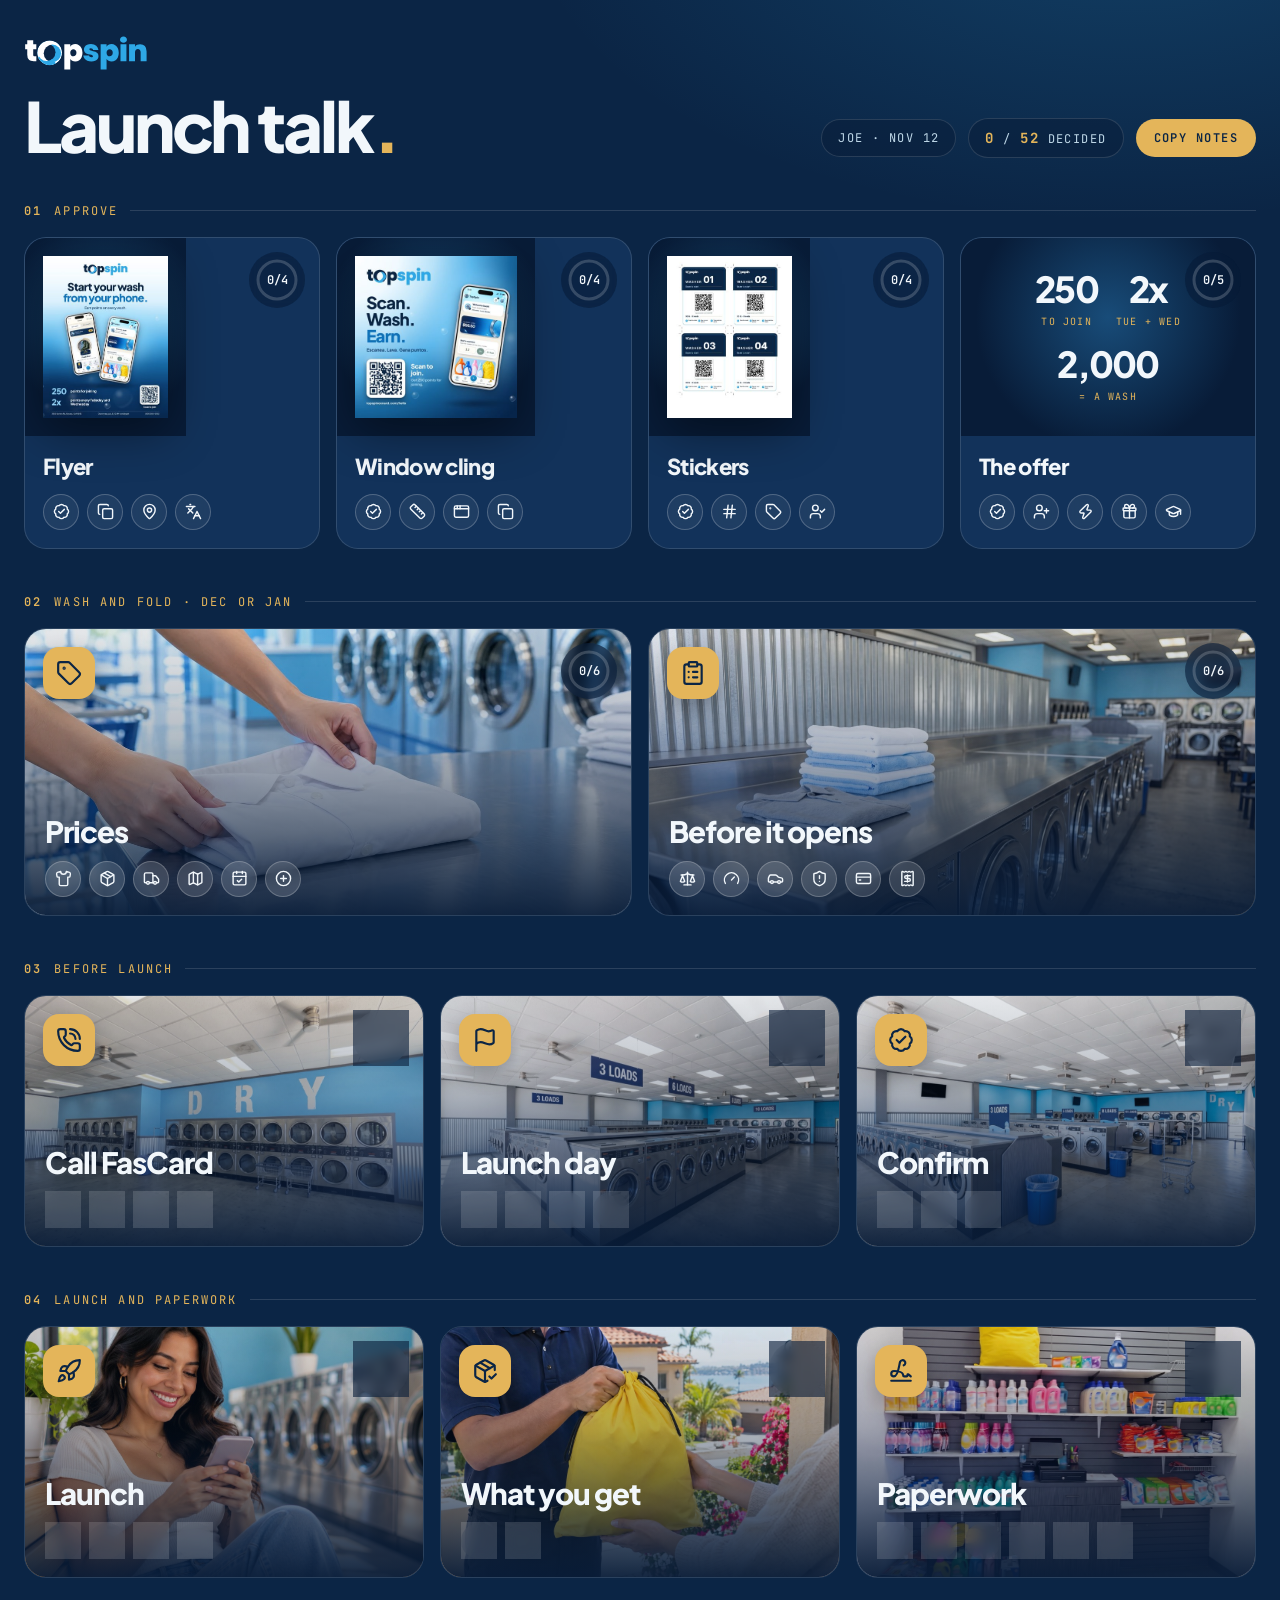
==== index.html @ e10e664c "Paperwork: who owns what, our venture" ====
<!doctype html>
<html lang="en">
<head>
<meta charset="utf-8">
<meta name="viewport" content="width=device-width,initial-scale=1,viewport-fit=cover">
<meta name="robots" content="noindex">
<title>TopSpin Launch Talk</title>
<link rel="stylesheet" href="https://fonts.googleapis.com/css2?family=Plus+Jakarta+Sans:wght@500;600;700;800&family=JetBrains+Mono:wght@500;600&display=swap">
<style>
:root{--navy:#0b2545;--deep:#081c38;--card:#12325a;--card2:#163a63;--sky:#2ea8e6;--gold:#e4b55a;--pale:#f2f7fb;--soft:#bfd8e8;--line:rgba(255,255,255,.13);
--sans:'Plus Jakarta Sans',system-ui,Arial,sans-serif;--mono:'JetBrains Mono',ui-monospace,Menlo,monospace;color-scheme:dark}
*{box-sizing:border-box;margin:0;padding:0}
html,body{min-height:100%}
body{font-family:var(--sans);background:var(--navy);color:var(--pale);-webkit-font-smoothing:antialiased;overflow-x:hidden;background-image:radial-gradient(1000px 520px at 88% -10%,rgba(46,168,230,.2),transparent 60%);background-attachment:fixed}
button{font:inherit;color:inherit;cursor:pointer;border:0;background:none}
.wrap{max-width:1500px;margin:0 auto;padding:clamp(24px,4vh,48px) 24px 40px}
header{display:flex;align-items:flex-end;justify-content:space-between;gap:24px;flex-wrap:wrap}
.logo{height:34px;display:block}
h1{font-size:clamp(40px,5.4vw,72px);line-height:.95;letter-spacing:-.045em;font-weight:800;margin-top:22px}
.dot{color:var(--gold)}
.meta{display:flex;align-items:center;gap:12px;flex-wrap:wrap}
.pill{font-family:var(--mono);font-size:12px;letter-spacing:.12em;text-transform:uppercase;color:var(--soft);border:1px solid var(--line);border-radius:999px;padding:10px 16px;background:rgba(8,28,56,.5)}
.pill b{color:var(--gold);font-size:14px}
.copy{font-family:var(--mono);font-size:12px;letter-spacing:.12em;text-transform:uppercase;background:var(--gold);color:var(--navy);border-radius:999px;padding:11px 18px;font-weight:600;transition:transform .2s}
.copy:hover{transform:translateY(-2px)}
section{margin-top:clamp(32px,5vh,56px)}
.sk{font-family:var(--mono);font-size:12px;letter-spacing:.18em;text-transform:uppercase;color:var(--gold);display:flex;align-items:center;gap:12px;margin-bottom:18px}
.sk span{font-weight:600}.sk:after{content:"";flex:1;height:1px;background:var(--line)}
@keyframes in{from{opacity:0;transform:translateY(18px)}}
@keyframes fade{from{opacity:0}}
@keyframes pop{from{opacity:0;transform:translateY(10px) scale(.97)}}
@keyframes kb{from{transform:scale(1.14)}to{transform:scale(1)}}
@keyframes float{0%,100%{transform:translateY(0)}50%{transform:translateY(-10px)}}
@keyframes bump{50%{transform:scale(1.12)}}
/* 01 graphic cards */
.row{display:grid;grid-template-columns:repeat(4,minmax(0,1fr));gap:16px}
.card{position:relative;display:flex;flex-direction:column;text-align:left;background:var(--card);border:1px solid var(--line);border-radius:22px;overflow:hidden;animation:in .7s cubic-bezier(.22,.7,.3,1) both;transition:transform .3s cubic-bezier(.22,.7,.3,1),border-color .3s,box-shadow .3s}
.card:hover{transform:translateY(-5px);border-color:rgba(228,181,90,.6);box-shadow:0 24px 50px rgba(0,0,0,.35)}
.thumb{height:clamp(150px,22vh,230px);display:flex;align-items:center;justify-content:center;padding:18px;background:radial-gradient(circle at 50% 40%,rgba(46,168,230,.22),var(--deep) 70%)}
.thumb img{max-width:100%;max-height:100%;object-fit:contain;filter:drop-shadow(0 12px 24px rgba(0,0,0,.45));transition:transform .5s cubic-bezier(.22,.7,.3,1)}
.card:hover .thumb img{transform:scale(1.06) rotate(-1deg)}
.bigs{display:flex;gap:18px;align-items:baseline;flex-wrap:wrap;justify-content:center}
.bigs div{text-align:center}
.bigs b{display:block;font-size:clamp(30px,2.8vw,44px);font-weight:800;letter-spacing:-.05em;line-height:1}
.bigs span{display:block;font-family:var(--mono);font-size:10px;letter-spacing:.12em;text-transform:uppercase;color:var(--gold);margin-top:8px}
.cb{display:block;padding:16px 18px 18px}
.name{display:block;font-size:22px;font-weight:800;letter-spacing:-.03em}
.card .chips span{background:rgba(255,255,255,.06)}
/* tiles */
.tiles{display:grid;grid-template-columns:repeat(6,minmax(0,1fr));gap:16px}
.tile{grid-column:span 2;position:relative;height:clamp(210px,28vh,290px);border-radius:22px;overflow:hidden;text-align:left;border:1px solid var(--line);isolation:isolate;animation:in .7s cubic-bezier(.22,.7,.3,1) both;transition:transform .3s cubic-bezier(.22,.7,.3,1),box-shadow .3s,border-color .3s}
.tiles.n2 .tile{grid-column:span 3;height:clamp(230px,32vh,320px)}
.tiles.n5 .tile:nth-child(n+4){grid-column:span 3}
.tile:hover{transform:translateY(-5px);box-shadow:0 24px 50px rgba(0,0,0,.35);border-color:rgba(228,181,90,.6)}
.tile img.bg{position:absolute;inset:0;width:100%;height:100%;object-fit:cover;z-index:-2;transition:transform 1.4s cubic-bezier(.22,.7,.3,1)}
.tile:hover img.bg{transform:scale(1.08)}
.tile:after{content:"";position:absolute;inset:0;z-index:-1;background:linear-gradient(180deg,rgba(8,28,56,.1) 0%,rgba(8,28,56,.3) 40%,rgba(8,28,56,.95) 100%)}
.tic{width:52px;height:52px;border-radius:16px;background:var(--gold);color:var(--navy);display:flex;align-items:center;justify-content:center;box-shadow:0 8px 20px rgba(0,0,0,.25)}
.tic svg{width:26px;height:26px}
.tile .tic{position:absolute;top:18px;left:18px}
.ring{position:absolute;top:14px;right:14px;width:56px;height:56px;display:flex;align-items:center;justify-content:center;background:rgba(8,28,56,.6);backdrop-filter:blur(6px);border-radius:50%}
.ring svg{position:absolute;inset:6px;width:44px;height:44px;transform:rotate(-90deg)}
.ring circle{fill:none;stroke:rgba(255,255,255,.18);stroke-width:3}
.ring .rf{stroke:var(--gold);stroke-linecap:round;stroke-dasharray:119.4;stroke-dashoffset:119.4;transition:stroke-dashoffset .6s cubic-bezier(.22,.7,.3,1)}
.ring b{font-family:var(--mono);font-size:12px;font-weight:600}
.tb{position:absolute;left:20px;right:20px;bottom:18px;display:block}
.tt{display:block;font-size:clamp(24px,2.3vw,34px);font-weight:800;letter-spacing:-.035em;line-height:1}
.chips{display:flex;gap:8px;margin-top:14px;flex-wrap:wrap}
.chips span{width:36px;height:36px;border-radius:50%;background:rgba(255,255,255,.14);backdrop-filter:blur(6px);border:1px solid rgba(255,255,255,.22);display:flex;align-items:center;justify-content:center;transition:all .3s}
.chips span.yes{background:var(--gold);border-color:var(--gold);color:var(--navy)}
.chips span.no{background:var(--pale);border-color:var(--pale);color:var(--navy)}
.chips svg{width:17px;height:17px}
@media(max-width:900px){.row,.tiles{grid-template-columns:1fr 1fr}.tile,.tiles.n2 .tile,.tiles.n5 .tile:nth-child(n+4){grid-column:span 1}}
@media(max-width:560px){.row,.tiles{grid-template-columns:1fr}}
/* full screen topic */
.fx{position:fixed;inset:0;z-index:55;background:var(--navy);animation:fade .3s}
.fx[hidden]{display:none}
.panel{display:none;height:100%;grid-template-columns:minmax(0,.85fr) minmax(0,1.15fr)}
.panel.on{display:grid}
.fart{position:relative;overflow:hidden;display:flex;align-items:center;justify-content:center}
.fart.photo img{position:absolute;inset:0;width:100%;height:100%;object-fit:cover;animation:kb 20s ease-out both}
.fart.photo:after{content:"";position:absolute;inset:0;background:linear-gradient(180deg,rgba(11,37,69,0) 35%,rgba(11,37,69,.92) 100%),linear-gradient(90deg,rgba(11,37,69,0) 70%,var(--navy) 100%)}
.fart.art,.fart.offer{background:radial-gradient(circle at 50% 38%,rgba(46,168,230,.28),var(--deep) 68%);padding:48px 48px 250px}
.zoom{position:relative;display:block;cursor:zoom-in;animation:float 6s ease-in-out infinite}
.zoom img{display:block;max-width:100%;max-height:calc(100vh - 330px);object-fit:contain;filter:drop-shadow(0 30px 60px rgba(0,0,0,.5));animation:pop .6s cubic-bezier(.22,.7,.3,1) both}
.zi{position:absolute;right:-12px;bottom:-12px;width:44px;height:44px;border-radius:22px;background:var(--gold);color:var(--navy);display:flex;align-items:center;justify-content:center;box-shadow:0 8px 20px rgba(0,0,0,.3)}
.zi svg{width:20px;height:20px}
.fart.offer .bigs{flex-direction:column;gap:12px;animation:float 6s ease-in-out infinite}
.fart.offer .bigs b{font-size:clamp(52px,5.6vw,92px);letter-spacing:-.06em}
.fart.offer .bigs span{font-size:13px;letter-spacing:.16em;margin-top:10px}
.fh{position:absolute;z-index:1;left:clamp(28px,4vw,56px);right:28px;bottom:clamp(28px,6vh,60px);animation:in .7s .1s cubic-bezier(.22,.7,.3,1) both;pointer-events:none}
.fh .tic{width:64px;height:64px;border-radius:20px}.fh .tic svg{width:32px;height:32px}
.fh h2{font-size:clamp(44px,5vw,80px);line-height:.95;letter-spacing:-.05em;font-weight:800;margin-top:16px}
.fp{font-family:var(--mono);font-size:12px;letter-spacing:.16em;text-transform:uppercase;color:var(--gold);margin-top:14px}
.fbody{position:relative;overflow:auto;padding:clamp(76px,9vh,96px) clamp(24px,4vw,64px) 24px;display:flex;flex-direction:column}
.rows2{flex:1;display:flex;flex-direction:column;justify-content:center}
.r{display:grid;grid-template-columns:auto minmax(0,1fr) auto;gap:8px 18px;align-items:center;padding:16px 18px;border:1px solid var(--line);border-radius:18px;background:rgba(18,50,90,.5);margin-bottom:12px;cursor:pointer;animation:in .55s cubic-bezier(.22,.7,.3,1) both;transition:opacity .3s,transform .3s,border-color .3s,background .3s,box-shadow .3s}
.r .ic{width:54px;height:54px;border-radius:16px;background:rgba(46,168,230,.16);color:var(--sky);display:flex;align-items:center;justify-content:center;transition:all .3s}
.r .ic svg{width:27px;height:27px}
.rl{display:grid;gap:5px;min-width:0}
.rl b{font-size:clamp(19px,1.6vw,24px);font-weight:700;letter-spacing:-.02em}
.rl span{font-size:16px;color:var(--soft);line-height:1.7}
.r.yes .ic{background:var(--gold);color:var(--navy)}
.r.no .ic{background:var(--pale);color:var(--navy)}
.spot .r{opacity:.42}
.spot .r.sp{opacity:1;transform:scale(1.02);border-color:rgba(228,181,90,.75);background:var(--card2);box-shadow:0 16px 36px rgba(0,0,0,.28)}
.rc{display:flex;gap:6px}
.rc button{font-family:var(--mono);font-size:12px;letter-spacing:.1em;text-transform:uppercase;padding:11px 16px;border-radius:999px;border:1px solid var(--line);color:var(--soft);transition:all .15s}
.rc button:hover{border-color:var(--gold);color:var(--pale)}
.rc button.on[data-v=yes]{background:var(--gold);border-color:var(--gold);color:var(--navy)}
.rc button.on[data-v=no]{background:var(--pale);border-color:var(--pale);color:var(--navy)}
.rc .nb.has{border-color:var(--sky);color:var(--sky)}
.rn{grid-column:1/-1;display:none;margin-top:6px;width:100%;background:rgba(255,255,255,.05);border:1px solid var(--line);border-radius:12px;color:var(--pale);font:600 16px/1.45 var(--sans);padding:10px 12px;resize:vertical}
.rn::placeholder{color:var(--soft);opacity:.55}
.r.open .rn{display:block}
.num{display:inline-block;font:inherit;font-weight:700;color:var(--pale);background:rgba(228,181,90,.14);border:1px solid rgba(228,181,90,.5);border-radius:9px;padding:0 9px;margin:0 1px;line-height:1.6;transition:background .2s,color .2s,transform .2s}
.num:hover,.num.act{background:var(--gold);color:var(--navy);border-color:var(--gold)}
.num.blank{color:var(--gold);border-style:dashed;background:transparent;min-width:52px}
.num.bump{animation:bump .3s}
.sp .num{font-size:18px}
.fx .x{position:absolute;top:20px;right:20px;z-index:3}
.x{width:46px;height:46px;border-radius:23px;background:var(--gold);color:var(--navy);display:flex;align-items:center;justify-content:center}
.x svg{width:24px;height:24px}
.fbar{display:flex;align-items:center;justify-content:space-between;gap:16px;margin-top:18px;padding-top:16px;border-top:1px solid var(--line)}
.fn{display:flex;align-items:center;gap:8px;font-weight:700;font-size:15px;color:var(--soft);padding:10px 14px;border-radius:999px;border:1px solid var(--line);transition:all .2s}
.fn:hover{color:var(--pale);border-color:var(--gold)}.fn svg{width:18px;height:18px}
.fdots{display:flex;gap:7px}
.fdots button{width:10px;height:10px;border-radius:5px;background:rgba(255,255,255,.22);transition:all .3s}
.fdots button.done{background:var(--soft)}
.fdots button.on{width:30px;background:var(--gold)}
/* number popover */
.pop{position:fixed;z-index:70;display:flex;align-items:center;gap:6px;padding:10px;background:var(--card2);border:1px solid rgba(228,181,90,.6);border-radius:18px;box-shadow:0 20px 50px rgba(0,0,0,.45);animation:pop .2s cubic-bezier(.22,.7,.3,1)}
.pop[hidden]{display:none}
.pb{font-family:var(--mono);font-size:13px;font-weight:600;min-width:52px;padding:11px 10px;border-radius:12px;background:rgba(255,255,255,.07);border:1px solid var(--line);transition:all .15s}
.pb:hover{background:var(--gold);color:var(--navy);border-color:var(--gold)}
.pb.clr{min-width:0;color:var(--soft)}
.pop input{width:130px;background:var(--navy);border:1px solid var(--line);border-radius:12px;color:var(--pale);font:800 22px var(--sans);text-align:center;padding:8px 6px}
.pop input:focus{outline:2px solid var(--gold);border-color:transparent}
.pop.date .pb{display:none}.pop.date .pb.clr{display:block}.pop.date input{width:190px;font-size:18px}
.lb{position:fixed;inset:0;z-index:80;background:rgba(4,12,26,.95);display:flex;align-items:center;justify-content:center;padding:24px 72px;animation:fade .25s}
.lb[hidden]{display:none}
.lb .x{position:absolute;top:20px;right:20px}
.lb img{max-width:100%;max-height:100%;object-fit:contain;animation:pop .3s cubic-bezier(.22,.7,.3,1)}
.card:focus-visible,.tile:focus-visible,.copy:focus-visible,.x:focus-visible,.fn:focus-visible,.fdots button:focus-visible,.rc button:focus-visible,.num:focus-visible,.pb:focus-visible,.zoom:focus-visible{outline:3px solid var(--sky);outline-offset:3px}
@media(max-width:900px){.panel.on{grid-template-columns:1fr;grid-template-rows:38vh auto;overflow:auto}.fbody{overflow:visible;padding-top:24px}.fart.art,.fart.offer{padding:24px 24px 150px}.zoom img{max-height:24vh}.fx{overflow:auto}.fx .x{position:fixed}.r{grid-template-columns:auto minmax(0,1fr)}.rc{grid-column:1/-1}}
@media (prefers-reduced-motion:reduce){*{animation:none!important;transition:none!important}}

.inc{display:flex;flex-wrap:wrap;gap:8px;margin-top:10px}
.inc span{display:inline-flex;align-items:center;gap:7px;padding:7px 12px;border-radius:999px;background:rgba(255,255,255,.06);border:1px solid var(--line);font-size:14px;line-height:1.2;color:var(--pale);font-weight:600}
.inc svg{width:16px;height:16px;color:var(--gold);flex:none}
.lv{color:var(--gold);font-weight:800}

</style>
</head>
<body>
<svg width="0" height="0" style="position:absolute" aria-hidden="true"><symbol id="i-file-image" viewBox="0 0 24 24" fill="none" stroke="currentColor" stroke-width="2" stroke-linecap="round" stroke-linejoin="round"><path d="M6 22a2 2 0 0 1-2-2V4a2 2 0 0 1 2-2h8a2.4 2.4 0 0 1 1.704.706l3.588 3.588A2.4 2.4 0 0 1 20 8v12a2 2 0 0 1-2 2z" />
  <path d="M14 2v5a1 1 0 0 0 1 1h5" />
  <circle cx="10" cy="12" r="2" />
  <path d="m20 17-1.296-1.296a2.41 2.41 0 0 0-3.408 0L9 22" /></symbol><symbol id="i-badge-check" viewBox="0 0 24 24" fill="none" stroke="currentColor" stroke-width="2" stroke-linecap="round" stroke-linejoin="round"><path d="M3.85 8.62a4 4 0 0 1 4.78-4.77 4 4 0 0 1 6.74 0 4 4 0 0 1 4.78 4.78 4 4 0 0 1 0 6.74 4 4 0 0 1-4.77 4.78 4 4 0 0 1-6.75 0 4 4 0 0 1-4.78-4.77 4 4 0 0 1 0-6.76Z" />
  <path d="m16 9-5.5 5.5L8 12" /></symbol><symbol id="i-copy" viewBox="0 0 24 24" fill="none" stroke="currentColor" stroke-width="2" stroke-linecap="round" stroke-linejoin="round"><rect width="14" height="14" x="8" y="8" rx="2" ry="2" />
  <path d="M4 16c-1.1 0-2-.9-2-2V4c0-1.1.9-2 2-2h10c1.1 0 2 .9 2 2" /></symbol><symbol id="i-map-pin" viewBox="0 0 24 24" fill="none" stroke="currentColor" stroke-width="2" stroke-linecap="round" stroke-linejoin="round"><path d="M20 10c0 4.993-5.539 10.193-7.399 11.799a1 1 0 0 1-1.202 0C9.539 20.193 4 14.993 4 10a8 8 0 0 1 16 0" />
  <circle cx="12" cy="10" r="3" /></symbol><symbol id="i-languages" viewBox="0 0 24 24" fill="none" stroke="currentColor" stroke-width="2" stroke-linecap="round" stroke-linejoin="round"><path d="m5 8 6 6" />
  <path d="m4 14 6-6 2-3" />
  <path d="M2 5h12" />
  <path d="M7 2h1" />
  <path d="m22 22-5-10-5 10" />
  <path d="M14 18h6" /></symbol><symbol id="i-app-window" viewBox="0 0 24 24" fill="none" stroke="currentColor" stroke-width="2" stroke-linecap="round" stroke-linejoin="round"><rect x="2" y="4" width="20" height="16" rx="2" />
  <path d="M10 4v4" />
  <path d="M2 8h20" />
  <path d="M6 4v4" /></symbol><symbol id="i-ruler" viewBox="0 0 24 24" fill="none" stroke="currentColor" stroke-width="2" stroke-linecap="round" stroke-linejoin="round"><path d="M21.3 15.3a2.4 2.4 0 0 1 0 3.4l-2.6 2.6a2.4 2.4 0 0 1-3.4 0L2.7 8.7a2.41 2.41 0 0 1 0-3.4l2.6-2.6a2.41 2.41 0 0 1 3.4 0Z" />
  <path d="m14.5 12.5 2-2" />
  <path d="m11.5 9.5 2-2" />
  <path d="m8.5 6.5 2-2" />
  <path d="m17.5 15.5 2-2" /></symbol><symbol id="i-qr-code" viewBox="0 0 24 24" fill="none" stroke="currentColor" stroke-width="2" stroke-linecap="round" stroke-linejoin="round"><rect width="5" height="5" x="3" y="3" rx="1" />
  <rect width="5" height="5" x="16" y="3" rx="1" />
  <rect width="5" height="5" x="3" y="16" rx="1" />
  <path d="M21 16h-3a2 2 0 0 0-2 2v3" />
  <path d="M21 21v.01" />
  <path d="M12 7v3a2 2 0 0 1-2 2H7" />
  <path d="M3 12h.01" />
  <path d="M12 3h.01" />
  <path d="M12 16v.01" />
  <path d="M16 12h1" />
  <path d="M21 12v.01" />
  <path d="M12 21v-1" /></symbol><symbol id="i-hash" viewBox="0 0 24 24" fill="none" stroke="currentColor" stroke-width="2" stroke-linecap="round" stroke-linejoin="round"><line x1="4" x2="20" y1="9" y2="9" />
  <line x1="4" x2="20" y1="15" y2="15" />
  <line x1="10" x2="8" y1="3" y2="21" />
  <line x1="16" x2="14" y1="3" y2="21" /></symbol><symbol id="i-tag" viewBox="0 0 24 24" fill="none" stroke="currentColor" stroke-width="2" stroke-linecap="round" stroke-linejoin="round"><path d="M12.586 2.586A2 2 0 0 0 11.172 2H4a2 2 0 0 0-2 2v7.172a2 2 0 0 0 .586 1.414l8.704 8.704a2.426 2.426 0 0 0 3.42 0l6.58-6.58a2.426 2.426 0 0 0 0-3.42z" />
  <circle cx="7.5" cy="7.5" r=".5" fill="currentColor" /></symbol><symbol id="i-user-check" viewBox="0 0 24 24" fill="none" stroke="currentColor" stroke-width="2" stroke-linecap="round" stroke-linejoin="round"><path d="m16 11 2 2 4-4" />
  <path d="M16 21v-2a4 4 0 0 0-4-4H6a4 4 0 0 0-4 4v2" />
  <circle cx="9" cy="7" r="4" /></symbol><symbol id="i-gift" viewBox="0 0 24 24" fill="none" stroke="currentColor" stroke-width="2" stroke-linecap="round" stroke-linejoin="round"><path d="M12 7v14" />
  <path d="M20 11v8a2 2 0 0 1-2 2H6a2 2 0 0 1-2-2v-8" />
  <path d="M7.5 7a1 1 0 0 1 0-5A4.8 8 0 0 1 12 7a4.8 8 0 0 1 4.5-5 1 1 0 0 1 0 5" />
  <rect x="3" y="7" width="18" height="4" rx="1" /></symbol><symbol id="i-user-plus" viewBox="0 0 24 24" fill="none" stroke="currentColor" stroke-width="2" stroke-linecap="round" stroke-linejoin="round"><path d="M16 21v-2a4 4 0 0 0-4-4H6a4 4 0 0 0-4 4v2" />
  <circle cx="9" cy="7" r="4" />
  <line x1="19" x2="19" y1="8" y2="14" />
  <line x1="22" x2="16" y1="11" y2="11" /></symbol><symbol id="i-zap" viewBox="0 0 24 24" fill="none" stroke="currentColor" stroke-width="2" stroke-linecap="round" stroke-linejoin="round"><path d="M15.914 4a1.5 1.5 0 00-2.474-1.561l-9 9A1.5 1.5 0 005.5 14h4.002a.5.5 0 01.471.666L8.086 20a1.5 1.5 0 002.475 1.56l9-9A1.5 1.5 0 0018.5 10h-3.997a.5.5 0 01-.472-.667z" /></symbol><symbol id="i-graduation-cap" viewBox="0 0 24 24" fill="none" stroke="currentColor" stroke-width="2" stroke-linecap="round" stroke-linejoin="round"><path d="M21.42 10.922a1 1 0 0 0-.019-1.838L12.83 5.18a2 2 0 0 0-1.66 0L2.6 9.08a1 1 0 0 0 0 1.832l8.57 3.908a2 2 0 0 0 1.66 0z" />
  <path d="M22 10v6" />
  <path d="M6 12.5V16a6 3 0 0 0 12 0v-3.5" /></symbol><symbol id="i-shirt" viewBox="0 0 24 24" fill="none" stroke="currentColor" stroke-width="2" stroke-linecap="round" stroke-linejoin="round"><path d="M20.38 3.46 16 2a4 4 0 0 1-8 0L3.62 3.46a2 2 0 0 0-1.34 2.23l.58 3.47a1 1 0 0 0 .99.84H6v10c0 1.1.9 2 2 2h8a2 2 0 0 0 2-2V10h2.15a1 1 0 0 0 .99-.84l.58-3.47a2 2 0 0 0-1.34-2.23z" /></symbol><symbol id="i-package" viewBox="0 0 24 24" fill="none" stroke="currentColor" stroke-width="2" stroke-linecap="round" stroke-linejoin="round"><path d="M11 21.73a2 2 0 0 0 2 0l7-4A2 2 0 0 0 21 16V8a2 2 0 0 0-1-1.73l-7-4a2 2 0 0 0-2 0l-7 4A2 2 0 0 0 3 8v8a2 2 0 0 0 1 1.73z" />
  <path d="M12 22V12" />
  <polyline points="3.29 7 12 12 20.71 7" />
  <path d="m7.5 4.27 9 5.15" /></symbol><symbol id="i-truck" viewBox="0 0 24 24" fill="none" stroke="currentColor" stroke-width="2" stroke-linecap="round" stroke-linejoin="round"><path d="M14 18V6a2 2 0 0 0-2-2H4a2 2 0 0 0-2 2v11a1 1 0 0 0 1 1h2" />
  <path d="M15 18H9" />
  <path d="M19 18h2a1 1 0 0 0 1-1v-3.65a1 1 0 0 0-.22-.624l-3.48-4.35A1 1 0 0 0 17.52 8H14" />
  <circle cx="17" cy="18" r="2" />
  <circle cx="7" cy="18" r="2" /></symbol><symbol id="i-map" viewBox="0 0 24 24" fill="none" stroke="currentColor" stroke-width="2" stroke-linecap="round" stroke-linejoin="round"><path d="M14.106 5.553a2 2 0 0 0 1.788 0l3.659-1.83A1 1 0 0 1 21 4.619v12.764a1 1 0 0 1-.553.894l-4.553 2.277a2 2 0 0 1-1.788 0l-4.212-2.106a2 2 0 0 0-1.788 0l-3.659 1.83A1 1 0 0 1 3 19.381V6.618a1 1 0 0 1 .553-.894l4.553-2.277a2 2 0 0 1 1.788 0z" />
  <path d="M15 5.764v15" />
  <path d="M9 3.236v15" /></symbol><symbol id="i-calendar-check" viewBox="0 0 24 24" fill="none" stroke="currentColor" stroke-width="2" stroke-linecap="round" stroke-linejoin="round"><path d="M8 2v3" />
  <path d="M16 2v3" />
  <rect x="3" y="3" width="18" height="18" rx="2" />
  <path d="M3 9h18" />
  <path d="m9 15 2 2 4-4" /></symbol><symbol id="i-circle-plus" viewBox="0 0 24 24" fill="none" stroke="currentColor" stroke-width="2" stroke-linecap="round" stroke-linejoin="round"><circle cx="12" cy="12" r="10" />
  <path d="M8 12h8" />
  <path d="M12 8v8" /></symbol><symbol id="i-clipboard-list" viewBox="0 0 24 24" fill="none" stroke="currentColor" stroke-width="2" stroke-linecap="round" stroke-linejoin="round"><rect width="8" height="4" x="8" y="2" rx="1" ry="1" />
  <path d="M16 4h2a2 2 0 0 1 2 2v14a2 2 0 0 1-2 2H6a2 2 0 0 1-2-2V6a2 2 0 0 1 2-2h2" />
  <path d="M12 11h4" />
  <path d="M12 16h4" />
  <path d="M8 11h.01" />
  <path d="M8 16h.01" /></symbol><symbol id="i-scale" viewBox="0 0 24 24" fill="none" stroke="currentColor" stroke-width="2" stroke-linecap="round" stroke-linejoin="round"><path d="M12 3v18" />
  <path d="m19 8 3 8a5 5 0 0 1-6 0zV7" />
  <path d="M3 7h1a17 17 0 0 0 8-2 17 17 0 0 0 8 2h1" />
  <path d="m5 8 3 8a5 5 0 0 1-6 0zV7" />
  <path d="M7 21h10" /></symbol><symbol id="i-gauge" viewBox="0 0 24 24" fill="none" stroke="currentColor" stroke-width="2" stroke-linecap="round" stroke-linejoin="round"><path d="m12 14 4-4" />
  <path d="M3.34 19a10 10 0 1 1 17.32 0" /></symbol><symbol id="i-car" viewBox="0 0 24 24" fill="none" stroke="currentColor" stroke-width="2" stroke-linecap="round" stroke-linejoin="round"><path d="M19 17h2c.6 0 1-.4 1-1v-3c0-.9-.7-1.7-1.5-1.9C18.7 10.6 16 10 16 10s-1.3-1.4-2.2-2.3c-.5-.4-1.1-.7-1.8-.7H5c-.6 0-1.1.4-1.4.9l-1.4 2.9A3.7 3.7 0 0 0 2 12v4c0 .6.4 1 1 1h2" />
  <circle cx="7" cy="17" r="2" />
  <path d="M9 17h6" />
  <circle cx="17" cy="17" r="2" /></symbol><symbol id="i-shield-alert" viewBox="0 0 24 24" fill="none" stroke="currentColor" stroke-width="2" stroke-linecap="round" stroke-linejoin="round"><path d="M20 13c0 5-3.5 7.5-7.66 8.95a1 1 0 0 1-.67-.01C7.5 20.5 4 18 4 13V6a1 1 0 0 1 1-1c2 0 4.5-1.2 6.24-2.72a1.17 1.17 0 0 1 1.52 0C14.51 3.81 17 5 19 5a1 1 0 0 1 1 1z" />
  <path d="M12 8v4" />
  <path d="M12 16h.01" /></symbol><symbol id="i-credit-card" viewBox="0 0 24 24" fill="none" stroke="currentColor" stroke-width="2" stroke-linecap="round" stroke-linejoin="round"><rect width="20" height="14" x="2" y="5" rx="2" />
  <line x1="2" x2="22" y1="10" y2="10" />
  <path d="M6 14h2" /></symbol><symbol id="i-receipt" viewBox="0 0 24 24" fill="none" stroke="currentColor" stroke-width="2" stroke-linecap="round" stroke-linejoin="round"><path d="M12 17V7" />
  <path d="M16 8h-6a2 2 0 0 0 0 4h4a2 2 0 0 1 0 4H8" />
  <path d="M4 3a1 1 0 0 1 1-1 1.3 1.3 0 0 1 .7.2l.933.6a1.3 1.3 0 0 0 1.4 0l.934-.6a1.3 1.3 0 0 1 1.4 0l.933.6a1.3 1.3 0 0 0 1.4 0l.933-.6a1.3 1.3 0 0 1 1.4 0l.934.6a1.3 1.3 0 0 0 1.4 0l.933-.6A1.3 1.3 0 0 1 19 2a1 1 0 0 1 1 1v18a1 1 0 0 1-1 1 1.3 1.3 0 0 1-.7-.2l-.933-.6a1.3 1.3 0 0 0-1.4 0l-.934.6a1.3 1.3 0 0 1-1.4 0l-.933-.6a1.3 1.3 0 0 0-1.4 0l-.933.6a1.3 1.3 0 0 1-1.4 0l-.934-.6a1.3 1.3 0 0 0-1.4 0l-.933.6a1.3 1.3 0 0 1-.7.2 1 1 0 0 1-1-1z" /></symbol><symbol id="i-phone-call" viewBox="0 0 24 24" fill="none" stroke="currentColor" stroke-width="2" stroke-linecap="round" stroke-linejoin="round"><path d="M13 2a9 9 0 0 1 9 9" />
  <path d="M13 6a5 5 0 0 1 5 5" />
  <path d="M13.832 16.568a1 1 0 0 0 1.213-.303l.355-.465A2 2 0 0 1 17 15h3a2 2 0 0 1 2 2v3a2 2 0 0 1-2 2A18 18 0 0 1 2 4a2 2 0 0 1 2-2h3a2 2 0 0 1 2 2v3a2 2 0 0 1-.8 1.6l-.468.351a1 1 0 0 0-.292 1.233 14 14 0 0 0 6.392 6.384" /></symbol><symbol id="i-key-round" viewBox="0 0 24 24" fill="none" stroke="currentColor" stroke-width="2" stroke-linecap="round" stroke-linejoin="round"><path d="M2.586 17.414A2 2 0 0 0 2 18.828V21a1 1 0 0 0 1 1h3a1 1 0 0 0 1-1v-1a1 1 0 0 1 1-1h1a1 1 0 0 0 1-1v-1a1 1 0 0 1 1-1h.172a2 2 0 0 0 1.414-.586l.814-.814a6.5 6.5 0 1 0-4-4z" />
  <circle cx="16.5" cy="7.5" r=".5" fill="currentColor" /></symbol><symbol id="i-chart-line" viewBox="0 0 24 24" fill="none" stroke="currentColor" stroke-width="2" stroke-linecap="round" stroke-linejoin="round"><path d="M3 3v16a2 2 0 0 0 2 2h16" />
  <path d="m19 9-5 5-4-4-3 3" /></symbol><symbol id="i-trash-2" viewBox="0 0 24 24" fill="none" stroke="currentColor" stroke-width="2" stroke-linecap="round" stroke-linejoin="round"><path d="M10 11v6" />
  <path d="M14 11v6" />
  <path d="M19 6v14a2 2 0 0 1-2 2H7a2 2 0 0 1-2-2V6" />
  <path d="M3 6h18" />
  <path d="M8 6V4a2 2 0 0 1 2-2h4a2 2 0 0 1 2 2v2" /></symbol><symbol id="i-flag" viewBox="0 0 24 24" fill="none" stroke="currentColor" stroke-width="2" stroke-linecap="round" stroke-linejoin="round"><path d="M4 22V4a1 1 0 0 1 .4-.8A6 6 0 0 1 8 2c3 0 5 2 7.333 2q2 0 3.067-.8A1 1 0 0 1 20 4v10a1 1 0 0 1-.4.8A6 6 0 0 1 16 16c-3 0-5-2-8-2a6 6 0 0 0-4 1.528" /></symbol><symbol id="i-printer" viewBox="0 0 24 24" fill="none" stroke="currentColor" stroke-width="2" stroke-linecap="round" stroke-linejoin="round"><path d="M6 18H4a2 2 0 0 1-2-2v-5a2 2 0 0 1 2-2h16a2 2 0 0 1 2 2v5a2 2 0 0 1-2 2h-2" />
  <path d="M6 9V3a1 1 0 0 1 1-1h10a1 1 0 0 1 1 1v6" />
  <rect x="6" y="14" width="12" height="8" rx="1" /></symbol><symbol id="i-users" viewBox="0 0 24 24" fill="none" stroke="currentColor" stroke-width="2" stroke-linecap="round" stroke-linejoin="round"><path d="M16 21v-2a4 4 0 0 0-4-4H6a4 4 0 0 0-4 4v2" />
  <path d="M16 3.128a4 4 0 0 1 0 7.744" />
  <path d="M22 21v-2a4 4 0 0 0-3-3.87" />
  <circle cx="9" cy="7" r="4" /></symbol><symbol id="i-clock" viewBox="0 0 24 24" fill="none" stroke="currentColor" stroke-width="2" stroke-linecap="round" stroke-linejoin="round"><circle cx="12" cy="12" r="10" />
  <path d="M12 6v6l4 2" /></symbol><symbol id="i-phone" viewBox="0 0 24 24" fill="none" stroke="currentColor" stroke-width="2" stroke-linecap="round" stroke-linejoin="round"><path d="M13.832 16.568a1 1 0 0 0 1.213-.303l.355-.465A2 2 0 0 1 17 15h3a2 2 0 0 1 2 2v3a2 2 0 0 1-2 2A18 18 0 0 1 2 4a2 2 0 0 1 2-2h3a2 2 0 0 1 2 2v3a2 2 0 0 1-.8 1.6l-.468.351a1 1 0 0 0-.292 1.233 14 14 0 0 0 6.392 6.384" /></symbol><symbol id="i-circle-dollar-sign" viewBox="0 0 24 24" fill="none" stroke="currentColor" stroke-width="2" stroke-linecap="round" stroke-linejoin="round"><circle cx="12" cy="12" r="10" />
  <path d="M16 8h-6a2 2 0 1 0 0 4h4a2 2 0 1 1 0 4H8" />
  <path d="M12 18V6" /></symbol><symbol id="i-rocket" viewBox="0 0 24 24" fill="none" stroke="currentColor" stroke-width="2" stroke-linecap="round" stroke-linejoin="round"><path d="M12 15v5s3.03-.55 4-2c1.08-1.62 0-5 0-5" />
  <path d="M4.5 16.5c-1.5 1.26-2 5-2 5s3.74-.5 5-2c.71-.84.7-2.13-.09-2.91a2.18 2.18 0 0 0-2.91-.09" />
  <path d="M9 12a22 22 0 0 1 2-3.95A12.88 12.88 0 0 1 22 2c0 2.72-.78 7.5-6 11a22.4 22.4 0 0 1-4 2z" />
  <path d="M9 12H4s.55-3.03 2-4c1.62-1.08 5 .05 5 .05" /></symbol><symbol id="i-calendar-days" viewBox="0 0 24 24" fill="none" stroke="currentColor" stroke-width="2" stroke-linecap="round" stroke-linejoin="round"><path d="M8 2v3" />
  <path d="M16 2v3" />
  <rect x="3" y="3" width="18" height="18" rx="2" />
  <path d="M3 9h18" />
  <path d="M8 13h.01" />
  <path d="M12 13h.01" />
  <path d="M16 13h.01" />
  <path d="M8 17h.01" />
  <path d="M12 17h.01" />
  <path d="M16 17h.01" /></symbol><symbol id="i-smartphone" viewBox="0 0 24 24" fill="none" stroke="currentColor" stroke-width="2" stroke-linecap="round" stroke-linejoin="round"><rect width="14" height="20" x="5" y="2" rx="2" ry="2" />
  <path d="M12 18h.01" /></symbol><symbol id="i-crown" viewBox="0 0 24 24" fill="none" stroke="currentColor" stroke-width="2" stroke-linecap="round" stroke-linejoin="round"><path d="M11.562 3.266a.5.5 0 0 1 .876 0L15.39 8.87a1 1 0 0 0 1.516.294L21.183 5.5a.5.5 0 0 1 .798.519l-2.834 10.246a1 1 0 0 1-.956.734H5.81a1 1 0 0 1-.957-.734L2.02 6.02a.5.5 0 0 1 .798-.519l4.276 3.664a1 1 0 0 0 1.516-.294z" />
  <path d="M5 21h14" /></symbol><symbol id="i-wallet" viewBox="0 0 24 24" fill="none" stroke="currentColor" stroke-width="2" stroke-linecap="round" stroke-linejoin="round"><path d="M19 7V4a1 1 0 0 0-1-1H5a2 2 0 0 0 0 4h15a1 1 0 0 1 1 1v4h-3a2 2 0 0 0 0 4h3a1 1 0 0 0 1-1v-2a1 1 0 0 0-1-1" />
  <path d="M3 5v14a2 2 0 0 0 2 2h15a1 1 0 0 0 1-1v-4" /></symbol><symbol id="i-package-check" viewBox="0 0 24 24" fill="none" stroke="currentColor" stroke-width="2" stroke-linecap="round" stroke-linejoin="round"><path d="M12 22V12" />
  <path d="m16 17 2 2 4-4" />
  <path d="M21 11.127V8a2 2 0 0 0-1-1.73l-7-4a2 2 0 0 0-2 0l-7 4A2 2 0 0 0 3 8v8a2 2 0 0 0 1 1.729l7 4a2 2 0 0 0 2 .001l1.32-.753" />
  <path d="M3.29 7 12 12l8.71-5" />
  <path d="m7.5 4.27 8.997 5.148" /></symbol><symbol id="i-tablet-smartphone" viewBox="0 0 24 24" fill="none" stroke="currentColor" stroke-width="2" stroke-linecap="round" stroke-linejoin="round"><rect width="10" height="14" x="3" y="8" rx="2" />
  <path d="M5 4a2 2 0 0 1 2-2h12a2 2 0 0 1 2 2v16a2 2 0 0 1-2 2h-2.4" />
  <path d="M8 18h.01" /></symbol><symbol id="i-rotate-ccw" viewBox="0 0 24 24" fill="none" stroke="currentColor" stroke-width="2" stroke-linecap="round" stroke-linejoin="round"><path d="M3 12a9 9 0 1 0 9-9 9.75 9.75 0 0 0-6.74 2.74L3 8" />
  <path d="M3 3v5h5" /></symbol><symbol id="i-globe" viewBox="0 0 24 24" fill="none" stroke="currentColor" stroke-width="2" stroke-linecap="round" stroke-linejoin="round"><circle cx="12" cy="12" r="10" />
  <path d="M12 2a14.5 14.5 0 0 0 0 20 14.5 14.5 0 0 0 0-20" />
  <path d="M2 12h20" /></symbol><symbol id="i-layout-dashboard" viewBox="0 0 24 24" fill="none" stroke="currentColor" stroke-width="2" stroke-linecap="round" stroke-linejoin="round"><rect width="7" height="9" x="3" y="3" rx="1" />
  <rect width="7" height="5" x="14" y="3" rx="1" />
  <rect width="7" height="9" x="14" y="12" rx="1" />
  <rect width="7" height="5" x="3" y="16" rx="1" /></symbol><symbol id="i-message-square" viewBox="0 0 24 24" fill="none" stroke="currentColor" stroke-width="2" stroke-linecap="round" stroke-linejoin="round"><path d="M22 17a2 2 0 0 1-2 2H6.828a2 2 0 0 0-1.414.586l-2.202 2.202A.71.71 0 0 1 2 21.286V5a2 2 0 0 1 2-2h16a2 2 0 0 1 2 2z" /></symbol><symbol id="i-palette" viewBox="0 0 24 24" fill="none" stroke="currentColor" stroke-width="2" stroke-linecap="round" stroke-linejoin="round"><path d="M12 22a1 1 0 0 1 0-20 10 9 0 0 1 10 9 5 5 0 0 1-5 5h-2.25a1.75 1.75 0 0 0-1.4 2.8l.3.4a1.75 1.75 0 0 1-1.4 2.8z" />
  <circle cx="13.5" cy="6.5" r=".5" fill="currentColor" />
  <circle cx="17.5" cy="10.5" r=".5" fill="currentColor" />
  <circle cx="6.5" cy="12.5" r=".5" fill="currentColor" />
  <circle cx="8.5" cy="7.5" r=".5" fill="currentColor" /></symbol><symbol id="i-repeat" viewBox="0 0 24 24" fill="none" stroke="currentColor" stroke-width="2" stroke-linecap="round" stroke-linejoin="round"><path d="m17 2 4 4-4 4" />
  <path d="M3 11v-1a4 4 0 0 1 4-4h14" />
  <path d="m7 22-4-4 4-4" />
  <path d="M21 13v1a4 4 0 0 1-4 4H3" /></symbol><symbol id="i-server" viewBox="0 0 24 24" fill="none" stroke="currentColor" stroke-width="2" stroke-linecap="round" stroke-linejoin="round"><rect width="20" height="8" x="2" y="2" rx="2" ry="2" />
  <rect width="20" height="8" x="2" y="14" rx="2" ry="2" />
  <line x1="6" x2="6.01" y1="6" y2="6" />
  <line x1="6" x2="6.01" y1="18" y2="18" /></symbol><symbol id="i-shield-check" viewBox="0 0 24 24" fill="none" stroke="currentColor" stroke-width="2" stroke-linecap="round" stroke-linejoin="round"><path d="M20 13c0 5-3.5 7.5-7.66 8.95a1 1 0 0 1-.67-.01C7.5 20.5 4 18 4 13V6a1 1 0 0 1 1-1c2 0 4.5-1.2 6.24-2.72a1.17 1.17 0 0 1 1.52 0C14.51 3.81 17 5 19 5a1 1 0 0 1 1 1z" />
  <path d="m9 12 2 2 4-4" /></symbol><symbol id="i-wrench" viewBox="0 0 24 24" fill="none" stroke="currentColor" stroke-width="2" stroke-linecap="round" stroke-linejoin="round"><path d="M14.7 6.3a1 1 0 0 0 0 1.4l1.6 1.6a1 1 0 0 0 1.4 0l3.106-3.105c.32-.322.863-.22.983.218a6 6 0 0 1-8.259 7.057l-7.91 7.91a1 1 0 0 1-2.999-3l7.91-7.91a6 6 0 0 1 7.057-8.259c.438.12.54.662.219.984z" /></symbol><symbol id="i-refresh-cw" viewBox="0 0 24 24" fill="none" stroke="currentColor" stroke-width="2" stroke-linecap="round" stroke-linejoin="round"><path d="M3 12a9 9 0 0 1 9-9 9.75 9.75 0 0 1 6.74 2.74L21 8" />
  <path d="M21 3v5h-5" />
  <path d="M21 12a9 9 0 0 1-9 9 9.75 9.75 0 0 1-6.74-2.74L3 16" />
  <path d="M8 16H3v5" /></symbol><symbol id="i-megaphone" viewBox="0 0 24 24" fill="none" stroke="currentColor" stroke-width="2" stroke-linecap="round" stroke-linejoin="round"><path d="M11 6a13 13 0 0 0 8.4-2.8A1 1 0 0 1 21 4v12a1 1 0 0 1-1.6.8A13 13 0 0 0 11 14H5a2 2 0 0 1-2-2V8a2 2 0 0 1 2-2z" />
  <path d="M6 14a12 12 0 0 0 2.4 7.2 2 2 0 0 0 3.2-2.4A8 8 0 0 1 10 14" />
  <path d="M8 6v8" /></symbol><symbol id="i-signature" viewBox="0 0 24 24" fill="none" stroke="currentColor" stroke-width="2" stroke-linecap="round" stroke-linejoin="round"><path d="m21 17-2.156-1.868A.5.5 0 0 0 18 15.5v.5a1 1 0 0 1-1 1h-2a1 1 0 0 1-1-1c0-2.545-3.991-3.97-8.5-4a1 1 0 0 0 0 5c4.153 0 4.745-11.295 5.708-13.5a2.5 2.5 0 1 1 3.31 3.284" />
  <path d="M3 21h18" /></symbol><symbol id="i-pen-line" viewBox="0 0 24 24" fill="none" stroke="currentColor" stroke-width="2" stroke-linecap="round" stroke-linejoin="round"><path d="M13 21h8" />
  <path d="M21.174 6.812a1 1 0 0 0-3.986-3.987L3.842 16.174a2 2 0 0 0-.5.83l-1.321 4.352a.5.5 0 0 0 .623.622l4.353-1.32a2 2 0 0 0 .83-.497z" /></symbol><symbol id="i-banknote" viewBox="0 0 24 24" fill="none" stroke="currentColor" stroke-width="2" stroke-linecap="round" stroke-linejoin="round"><rect width="20" height="12" x="2" y="6" rx="2" />
  <circle cx="12" cy="12" r="2" />
  <path d="M6 12h.01M18 12h.01" /></symbol><symbol id="i-store" viewBox="0 0 24 24" fill="none" stroke="currentColor" stroke-width="2" stroke-linecap="round" stroke-linejoin="round"><path d="M15 21v-5a1 1 0 0 0-1-1h-4a1 1 0 0 0-1 1v5" />
  <path d="M17.774 10.31a1.12 1.12 0 0 0-1.549 0 2.5 2.5 0 0 1-3.451 0 1.12 1.12 0 0 0-1.548 0 2.5 2.5 0 0 1-3.452 0 1.12 1.12 0 0 0-1.549 0 2.5 2.5 0 0 1-3.77-3.248l2.889-4.184A2 2 0 0 1 7 2h10a2 2 0 0 1 1.653.873l2.895 4.192a2.5 2.5 0 0 1-3.774 3.244" />
  <path d="M4 10.95V19a2 2 0 0 0 2 2h12a2 2 0 0 0 2-2v-8.05" /></symbol><symbol id="i-key-square" viewBox="0 0 24 24" fill="none" stroke="currentColor" stroke-width="2" stroke-linecap="round" stroke-linejoin="round"><path d="M12.4 2.7a2.5 2.5 0 0 1 3.4 0l5.5 5.5a2.5 2.5 0 0 1 0 3.4l-3.7 3.7a2.5 2.5 0 0 1-3.4 0L8.7 9.8a2.5 2.5 0 0 1 0-3.4z" />
  <path d="m14 7 3 3" />
  <path d="m9.4 10.6-6.814 6.814A2 2 0 0 0 2 18.828V21a1 1 0 0 0 1 1h3a1 1 0 0 0 1-1v-1a1 1 0 0 1 1-1h1a1 1 0 0 0 1-1v-1a1 1 0 0 1 1-1h.172a2 2 0 0 0 1.414-.586l.814-.814" /></symbol><symbol id="i-handshake" viewBox="0 0 24 24" fill="none" stroke="currentColor" stroke-width="2" stroke-linecap="round" stroke-linejoin="round"><path d="m11 17 2 2a1 1 0 1 0 3-3" />
  <path d="m14 14 2.5 2.5a1 1 0 1 0 3-3l-3.88-3.88a3 3 0 0 0-4.24 0l-.88.88a1 1 0 1 1-3-3l2.81-2.81a5.79 5.79 0 0 1 7.06-.87l.47.28a2 2 0 0 0 1.42.25L21 4" />
  <path d="m21 3 1 11h-2" />
  <path d="M3 3 2 14l6.5 6.5a1 1 0 1 0 3-3" />
  <path d="M3 4h8" /></symbol><symbol id="i-file-text" viewBox="0 0 24 24" fill="none" stroke="currentColor" stroke-width="2" stroke-linecap="round" stroke-linejoin="round"><path d="M6 22a2 2 0 0 1-2-2V4a2 2 0 0 1 2-2h8a2.4 2.4 0 0 1 1.704.706l3.588 3.588A2.4 2.4 0 0 1 20 8v12a2 2 0 0 1-2 2z" />
  <path d="M14 2v5a1 1 0 0 0 1 1h5" />
  <path d="M10 9H8" />
  <path d="M16 13H8" />
  <path d="M16 17H8" /></symbol><symbol id="i-x" viewBox="0 0 24 24" fill="none" stroke="currentColor" stroke-width="2" stroke-linecap="round" stroke-linejoin="round"><path d="M18 6 6 18" />
  <path d="m6 6 12 12" /></symbol><symbol id="i-chevron-left" viewBox="0 0 24 24" fill="none" stroke="currentColor" stroke-width="2" stroke-linecap="round" stroke-linejoin="round"><path d="m15 18-6-6 6-6" /></symbol><symbol id="i-chevron-right" viewBox="0 0 24 24" fill="none" stroke="currentColor" stroke-width="2" stroke-linecap="round" stroke-linejoin="round"><path d="m9 18 6-6-6-6" /></symbol><symbol id="i-maximize-2" viewBox="0 0 24 24" fill="none" stroke="currentColor" stroke-width="2" stroke-linecap="round" stroke-linejoin="round"><path d="M15 3h6v6" />
  <path d="m21 3-7 7" />
  <path d="m3 21 7-7" />
  <path d="M9 21H3v-6" /></symbol></svg>
<div class="wrap">
<header>
<div><img class="logo" src="img/logo-white.svg" alt="TopSpin"><h1>Launch talk<span class="dot">.</span></h1></div>
<div class="meta"><span class="pill">Joe · Nov 12</span><span class="pill"><b id="done">0</b> / <b id="total">0</b> decided</span><button class="copy" id="copy" type="button">Copy notes</button></div>
</header>
<section><p class="sk"><span>01</span>Approve</p><div class="row"><button type="button" class="card" data-t="0" style="animation-delay:0.00s"><span class="thumb"><img src="img/flyer-s.jpg" alt=""></span><span class="ring"><svg viewBox="0 0 44 44"><circle cx="22" cy="22" r="19"/><circle class="rf" cx="22" cy="22" r="19"/></svg><b>0/4</b></span><span class="cb"><span class="name">Flyer</span><span class="chips"><span data-c="flyer"><svg aria-hidden="true"><use href="#i-badge-check"/></svg></span><span data-c="fl-qty"><svg aria-hidden="true"><use href="#i-copy"/></svg></span><span data-c="fl-where"><svg aria-hidden="true"><use href="#i-map-pin"/></svg></span><span data-c="fl-es"><svg aria-hidden="true"><use href="#i-languages"/></svg></span></span></span></button><button type="button" class="card" data-t="1" style="animation-delay:0.06s"><span class="thumb"><img src="img/door-s.jpg" alt=""></span><span class="ring"><svg viewBox="0 0 44 44"><circle cx="22" cy="22" r="19"/><circle class="rf" cx="22" cy="22" r="19"/></svg><b>0/4</b></span><span class="cb"><span class="name">Window cling</span><span class="chips"><span data-c="door"><svg aria-hidden="true"><use href="#i-badge-check"/></svg></span><span data-c="dc-size"><svg aria-hidden="true"><use href="#i-ruler"/></svg></span><span data-c="dc-where"><svg aria-hidden="true"><use href="#i-app-window"/></svg></span><span data-c="dc-qty"><svg aria-hidden="true"><use href="#i-copy"/></svg></span></span></span></button><button type="button" class="card" data-t="2" style="animation-delay:0.12s"><span class="thumb"><img src="img/stickers-s.jpg" alt=""></span><span class="ring"><svg viewBox="0 0 44 44"><circle cx="22" cy="22" r="19"/><circle class="rf" cx="22" cy="22" r="19"/></svg><b>0/4</b></span><span class="cb"><span class="name">Stickers</span><span class="chips"><span data-c="stickers"><svg aria-hidden="true"><use href="#i-badge-check"/></svg></span><span data-c="st-count"><svg aria-hidden="true"><use href="#i-hash"/></svg></span><span data-c="st-cost"><svg aria-hidden="true"><use href="#i-tag"/></svg></span><span data-c="st-who"><svg aria-hidden="true"><use href="#i-user-check"/></svg></span></span></span></button><button type="button" class="card" data-t="3" style="animation-delay:0.18s"><span class="thumb"><div class="bigs"><div><b data-live="of_join">250</b><span>to join</span></div><div><b data-live="of_x" data-suf="x">2x</b><span>Tue + Wed</span></div><div><b data-live="of_reward">2,000</b><span>= a wash</span></div></div></span><span class="ring"><svg viewBox="0 0 44 44"><circle cx="22" cy="22" r="19"/><circle class="rf" cx="22" cy="22" r="19"/></svg><b>0/5</b></span><span class="cb"><span class="name">The offer</span><span class="chips"><span data-c="offer"><svg aria-hidden="true"><use href="#i-badge-check"/></svg></span><span data-c="of-join"><svg aria-hidden="true"><use href="#i-user-plus"/></svg></span><span data-c="of-double"><svg aria-hidden="true"><use href="#i-zap"/></svg></span><span data-c="of-reward"><svg aria-hidden="true"><use href="#i-gift"/></svg></span><span data-c="of-student"><svg aria-hidden="true"><use href="#i-graduation-cap"/></svg></span></span></span></button></div></section>
<section><p class="sk"><span>02</span>Wash and fold · Dec or Jan</p><div class="tiles n2"><button type="button" class="tile" data-t="4" style="animation-delay:0.20s"><img class="bg" src="img/t/wash.jpg" alt=""><span class="tic"><svg aria-hidden="true"><use href="#i-tag"/></svg></span><span class="ring"><svg viewBox="0 0 44 44"><circle cx="22" cy="22" r="19"/><circle class="rf" cx="22" cy="22" r="19"/></svg><b>0/6</b></span><span class="tb"><span class="tt">Prices</span><span class="chips"><span data-c="wf-drop"><svg aria-hidden="true"><use href="#i-shirt"/></svg></span><span data-c="wf-pick"><svg aria-hidden="true"><use href="#i-package"/></svg></span><span data-c="wf-trip"><svg aria-hidden="true"><use href="#i-truck"/></svg></span><span data-c="wf-zones"><svg aria-hidden="true"><use href="#i-map"/></svg></span><span data-c="wf-plans"><svg aria-hidden="true"><use href="#i-calendar-check"/></svg></span><span data-c="wf-over"><svg aria-hidden="true"><use href="#i-circle-plus"/></svg></span></span></span></button><button type="button" class="tile" data-t="5" style="animation-delay:0.25s"><img class="bg" src="img/t/fold.jpg" alt=""><span class="tic"><svg aria-hidden="true"><use href="#i-clipboard-list"/></svg></span><span class="ring"><svg viewBox="0 0 44 44"><circle cx="22" cy="22" r="19"/><circle class="rf" cx="22" cy="22" r="19"/></svg><b>0/6</b></span><span class="tb"><span class="tt">Before it opens</span><span class="chips"><span data-c="wf-scale"><svg aria-hidden="true"><use href="#i-scale"/></svg></span><span data-c="wf-lbs"><svg aria-hidden="true"><use href="#i-gauge"/></svg></span><span data-c="wf-drive"><svg aria-hidden="true"><use href="#i-car"/></svg></span><span data-c="wf-lost"><svg aria-hidden="true"><use href="#i-shield-alert"/></svg></span><span data-c="wf-unpaid"><svg aria-hidden="true"><use href="#i-credit-card"/></svg></span><span data-c="wf-pl"><svg aria-hidden="true"><use href="#i-receipt"/></svg></span></span></span></button></div></section>
<section><p class="sk"><span>03</span>Before launch</p><div class="tiles n3"><button type="button" class="tile" data-t="6" style="animation-delay:0.30s"><img class="bg" src="img/t/dryers.jpg" alt=""><span class="tic"><svg aria-hidden="true"><use href="#i-phone-call"/></svg></span><span class="ring"><svg viewBox="0 0 44 44"><circle cx="22" cy="22" r="19"/><circle class="rf" cx="22" cy="22" r="19"/></svg><b>0/4</b></span><span class="tb"><span class="tt">Call FasCard</span><span class="chips"><span data-c="f-logins"><svg aria-hidden="true"><use href="#i-key-round"/></svg></span><span data-c="f-own"><svg aria-hidden="true"><use href="#i-user-check"/></svg></span><span data-c="f-access"><svg aria-hidden="true"><use href="#i-chart-line"/></svg></span><span data-c="f-dryers"><svg aria-hidden="true"><use href="#i-trash-2"/></svg></span></span></span></button><button type="button" class="tile" data-t="7" style="animation-delay:0.35s"><img class="bg" src="img/t/signs.jpg" alt=""><span class="tic"><svg aria-hidden="true"><use href="#i-flag"/></svg></span><span class="ring"><svg viewBox="0 0 44 44"><circle cx="22" cy="22" r="19"/><circle class="rf" cx="22" cy="22" r="19"/></svg><b>0/4</b></span><span class="tb"><span class="tt">Launch day</span><span class="chips"><span data-c="d-print"><svg aria-hidden="true"><use href="#i-printer"/></svg></span><span data-c="d-stick"><svg aria-hidden="true"><use href="#i-qr-code"/></svg></span><span data-c="d-staff"><svg aria-hidden="true"><use href="#i-users"/></svg></span><span data-c="d-college"><svg aria-hidden="true"><use href="#i-graduation-cap"/></svg></span></span></span></button><button type="button" class="tile" data-t="8" style="animation-delay:0.40s"><img class="bg" src="img/t/floor.jpg" alt=""><span class="tic"><svg aria-hidden="true"><use href="#i-badge-check"/></svg></span><span class="ring"><svg viewBox="0 0 44 44"><circle cx="22" cy="22" r="19"/><circle class="rf" cx="22" cy="22" r="19"/></svg><b>0/3</b></span><span class="tb"><span class="tt">Confirm</span><span class="chips"><span data-c="c-hours"><svg aria-hidden="true"><use href="#i-clock"/></svg></span><span data-c="c-phone"><svg aria-hidden="true"><use href="#i-phone"/></svg></span><span data-c="c-mach"><svg aria-hidden="true"><use href="#i-circle-dollar-sign"/></svg></span></span></span></button></div></section>
<section><p class="sk"><span>04</span>Launch and paperwork</p><div class="tiles n3"><button type="button" class="tile" data-t="9" style="animation-delay:0.45s"><img class="bg" src="img/t/app.jpg" alt=""><span class="tic"><svg aria-hidden="true"><use href="#i-rocket"/></svg></span><span class="ring"><svg viewBox="0 0 44 44"><circle cx="22" cy="22" r="19"/><circle class="rf" cx="22" cy="22" r="19"/></svg><b>0/4</b></span><span class="tb"><span class="tt">Launch</span><span class="chips"><span data-c="l-date"><svg aria-hidden="true"><use href="#i-calendar-days"/></svg></span><span data-c="l-day1"><svg aria-hidden="true"><use href="#i-smartphone"/></svg></span><span data-c="l-plus"><svg aria-hidden="true"><use href="#i-crown"/></svg></span><span data-c="l-cash"><svg aria-hidden="true"><use href="#i-wallet"/></svg></span></span></span></button><button type="button" class="tile" data-t="10" style="animation-delay:0.50s"><img class="bg" src="img/t/pickup.jpg" alt=""><span class="tic"><svg aria-hidden="true"><use href="#i-package-check"/></svg></span><span class="ring"><svg viewBox="0 0 44 44"><circle cx="22" cy="22" r="19"/><circle class="rf" cx="22" cy="22" r="19"/></svg><b>0/2</b></span><span class="tb"><span class="tt">What you get</span><span class="chips"><span data-c="p-setup-inc"><svg aria-hidden="true"><use href="#i-package-check"/></svg></span><span data-c="p-month-inc"><svg aria-hidden="true"><use href="#i-repeat"/></svg></span></span></span></button><button type="button" class="tile" data-t="11" style="animation-delay:0.55s"><img class="bg" src="img/t/counter.jpg" alt=""><span class="tic"><svg aria-hidden="true"><use href="#i-signature"/></svg></span><span class="ring"><svg viewBox="0 0 44 44"><circle cx="22" cy="22" r="19"/><circle class="rf" cx="22" cy="22" r="19"/></svg><b>0/6</b></span><span class="tb"><span class="tt">Paperwork</span><span class="chips"><span data-c="p-agree"><svg aria-hidden="true"><use href="#i-pen-line"/></svg></span><span data-c="p-pay"><svg aria-hidden="true"><use href="#i-banknote"/></svg></span><span data-c="p-next"><svg aria-hidden="true"><use href="#i-store"/></svg></span><span data-c="p-own"><svg aria-hidden="true"><use href="#i-key-square"/></svg></span><span data-c="p-jv"><svg aria-hidden="true"><use href="#i-handshake"/></svg></span><span data-c="p-legal"><svg aria-hidden="true"><use href="#i-file-text"/></svg></span></span></span></button></div></section>
</div>
<div class="fx" id="fx" hidden role="dialog" aria-modal="true" aria-label="Topic"><button class="x" id="fxx" type="button" aria-label="Close"><svg aria-hidden="true"><use href="#i-x"/></svg></button>
<div class="panel" data-p="0"><div class="fart art"><button type="button" class="zoom" data-zoom="flyer" aria-label="Open Flyer full size"><img src="img/flyer.jpg" alt="Flyer"><span class="zi"><svg aria-hidden="true"><use href="#i-maximize-2"/></svg></span></button><div class="fh"><span class="tic"><svg aria-hidden="true"><use href="#i-file-image"/></svg></span><h2>Flyer<span class="dot">.</span></h2><p class="fp"></p></div></div><div class="fbody"><div class="rows2"><div class="r" data-id="flyer" data-t="Design" style="animation-delay:0.12s"><i class="ic"><svg aria-hidden="true"><use href="#i-badge-check"/></svg></i><div class="rl"><b>Design</b><span>8.5 x 11, ready to print</span></div><div class="rc"><button type="button" data-v="yes">Yes</button><button type="button" data-v="no">No</button><button type="button" class="nb" aria-label="Note for Design">Note</button></div><textarea class="rn" rows="2" placeholder="Note"></textarea></div><div class="r" data-id="fl-qty" data-t="How many" style="animation-delay:0.18s"><i class="ic"><svg aria-hidden="true"><use href="#i-copy"/></svg></i><div class="rl"><b>How many</b><span><button type="button" class="num" data-k="fl_qty" data-ty="i" data-df="" data-s="50" data-b="250"></button> printed</span></div><div class="rc"><button type="button" data-v="yes">Yes</button><button type="button" data-v="no">No</button><button type="button" class="nb" aria-label="Note for How many">Note</button></div><textarea class="rn" rows="2" placeholder="Note"></textarea></div><div class="r" data-id="fl-where" data-t="Where they go" style="animation-delay:0.24s"><i class="ic"><svg aria-hidden="true"><use href="#i-map-pin"/></svg></i><div class="rl"><b>Where they go</b><span>Counter, window, college</span></div><div class="rc"><button type="button" data-v="yes">Yes</button><button type="button" data-v="no">No</button><button type="button" class="nb" aria-label="Note for Where they go">Note</button></div><textarea class="rn" rows="2" placeholder="Note"></textarea></div><div class="r" data-id="fl-es" data-t="Spanish" style="animation-delay:0.30s"><i class="ic"><svg aria-hidden="true"><use href="#i-languages"/></svg></i><div class="rl"><b>Spanish</b><span>Version on file</span></div><div class="rc"><button type="button" data-v="yes">Yes</button><button type="button" data-v="no">No</button><button type="button" class="nb" aria-label="Note for Spanish">Note</button></div><textarea class="rn" rows="2" placeholder="Note"></textarea></div></div><div class="fbar"><button type="button" class="fn" data-go="11"><svg aria-hidden="true"><use href="#i-chevron-left"/></svg><span>Paperwork</span></button><div class="fdots"><button type="button" data-go="0" class="on" aria-label="Flyer"></button><button type="button" data-go="1" class="" aria-label="Window cling"></button><button type="button" data-go="2" class="" aria-label="Stickers"></button><button type="button" data-go="3" class="" aria-label="The offer"></button><button type="button" data-go="4" class="" aria-label="Prices"></button><button type="button" data-go="5" class="" aria-label="Before it opens"></button><button type="button" data-go="6" class="" aria-label="Call FasCard"></button><button type="button" data-go="7" class="" aria-label="Launch day"></button><button type="button" data-go="8" class="" aria-label="Confirm"></button><button type="button" data-go="9" class="" aria-label="Launch"></button><button type="button" data-go="10" class="" aria-label="What you get"></button><button type="button" data-go="11" class="" aria-label="Paperwork"></button></div><button type="button" class="fn" data-go="1"><span>Window cling</span><svg aria-hidden="true"><use href="#i-chevron-right"/></svg></button></div></div></div>
<div class="panel" data-p="1"><div class="fart art"><button type="button" class="zoom" data-zoom="door" aria-label="Open Window cling full size"><img src="img/door.jpg" alt="Window cling"><span class="zi"><svg aria-hidden="true"><use href="#i-maximize-2"/></svg></span></button><div class="fh"><span class="tic"><svg aria-hidden="true"><use href="#i-app-window"/></svg></span><h2>Window cling<span class="dot">.</span></h2><p class="fp"></p></div></div><div class="fbody"><div class="rows2"><div class="r" data-id="door" data-t="Design" style="animation-delay:0.12s"><i class="ic"><svg aria-hidden="true"><use href="#i-badge-check"/></svg></i><div class="rl"><b>Design</b><span>Static cling, no glue</span></div><div class="rc"><button type="button" data-v="yes">Yes</button><button type="button" data-v="no">No</button><button type="button" class="nb" aria-label="Note for Design">Note</button></div><textarea class="rn" rows="2" placeholder="Note"></textarea></div><div class="r" data-id="dc-size" data-t="Size" style="animation-delay:0.18s"><i class="ic"><svg aria-hidden="true"><use href="#i-ruler"/></svg></i><div class="rl"><b>Size</b><span><button type="button" class="num" data-k="dc_w" data-ty="i" data-df="12" data-s="1" data-b="4"></button> x <button type="button" class="num" data-k="dc_h" data-ty="i" data-df="12" data-s="1" data-b="4"></button> inches</span></div><div class="rc"><button type="button" data-v="yes">Yes</button><button type="button" data-v="no">No</button><button type="button" class="nb" aria-label="Note for Size">Note</button></div><textarea class="rn" rows="2" placeholder="Note"></textarea></div><div class="r" data-id="dc-where" data-t="Which window" style="animation-delay:0.24s"><i class="ic"><svg aria-hidden="true"><use href="#i-app-window"/></svg></i><div class="rl"><b>Which window</b><span>Inside or outside the glass</span></div><div class="rc"><button type="button" data-v="yes">Yes</button><button type="button" data-v="no">No</button><button type="button" class="nb" aria-label="Note for Which window">Note</button></div><textarea class="rn" rows="2" placeholder="Note"></textarea></div><div class="r" data-id="dc-qty" data-t="How many" style="animation-delay:0.30s"><i class="ic"><svg aria-hidden="true"><use href="#i-copy"/></svg></i><div class="rl"><b>How many</b><span><button type="button" class="num" data-k="dc_qty" data-ty="i" data-df="2" data-s="1" data-b="10"></button></span></div><div class="rc"><button type="button" data-v="yes">Yes</button><button type="button" data-v="no">No</button><button type="button" class="nb" aria-label="Note for How many">Note</button></div><textarea class="rn" rows="2" placeholder="Note"></textarea></div></div><div class="fbar"><button type="button" class="fn" data-go="0"><svg aria-hidden="true"><use href="#i-chevron-left"/></svg><span>Flyer</span></button><div class="fdots"><button type="button" data-go="0" class="" aria-label="Flyer"></button><button type="button" data-go="1" class="on" aria-label="Window cling"></button><button type="button" data-go="2" class="" aria-label="Stickers"></button><button type="button" data-go="3" class="" aria-label="The offer"></button><button type="button" data-go="4" class="" aria-label="Prices"></button><button type="button" data-go="5" class="" aria-label="Before it opens"></button><button type="button" data-go="6" class="" aria-label="Call FasCard"></button><button type="button" data-go="7" class="" aria-label="Launch day"></button><button type="button" data-go="8" class="" aria-label="Confirm"></button><button type="button" data-go="9" class="" aria-label="Launch"></button><button type="button" data-go="10" class="" aria-label="What you get"></button><button type="button" data-go="11" class="" aria-label="Paperwork"></button></div><button type="button" class="fn" data-go="2"><span>Stickers</span><svg aria-hidden="true"><use href="#i-chevron-right"/></svg></button></div></div></div>
<div class="panel" data-p="2"><div class="fart art"><button type="button" class="zoom" data-zoom="stickers" aria-label="Open Stickers full size"><img src="img/stickers.jpg" alt="Stickers"><span class="zi"><svg aria-hidden="true"><use href="#i-maximize-2"/></svg></span></button><div class="fh"><span class="tic"><svg aria-hidden="true"><use href="#i-qr-code"/></svg></span><h2>Stickers<span class="dot">.</span></h2><p class="fp"></p></div></div><div class="fbody"><div class="rows2"><div class="r" data-id="stickers" data-t="Design" style="animation-delay:0.12s"><i class="ic"><svg aria-hidden="true"><use href="#i-badge-check"/></svg></i><div class="rl"><b>Design</b><span>3 x 4 waterproof vinyl</span></div><div class="rc"><button type="button" data-v="yes">Yes</button><button type="button" data-v="no">No</button><button type="button" class="nb" aria-label="Note for Design">Note</button></div><textarea class="rn" rows="2" placeholder="Note"></textarea></div><div class="r" data-id="st-count" data-t="How many" style="animation-delay:0.18s"><i class="ic"><svg aria-hidden="true"><use href="#i-hash"/></svg></i><div class="rl"><b>How many</b><span><button type="button" class="num" data-k="st_count" data-ty="i" data-df="112" data-s="1" data-b="10"></button> machines, skip 959 and 960</span></div><div class="rc"><button type="button" data-v="yes">Yes</button><button type="button" data-v="no">No</button><button type="button" class="nb" aria-label="Note for How many">Note</button></div><textarea class="rn" rows="2" placeholder="Note"></textarea></div><div class="r" data-id="st-cost" data-t="Print cost" style="animation-delay:0.24s"><i class="ic"><svg aria-hidden="true"><use href="#i-tag"/></svg></i><div class="rl"><b>Print cost</b><span>About <button type="button" class="num" data-k="st_cost" data-ty="m" data-df="1.50" data-s="0.25" data-b="1"></button> each</span></div><div class="rc"><button type="button" data-v="yes">Yes</button><button type="button" data-v="no">No</button><button type="button" class="nb" aria-label="Note for Print cost">Note</button></div><textarea class="rn" rows="2" placeholder="Note"></textarea></div><div class="r" data-id="st-who" data-t="Who puts them up" style="animation-delay:0.30s"><i class="ic"><svg aria-hidden="true"><use href="#i-user-check"/></svg></i><div class="rl"><b>Who puts them up</b><span>Staff, then we scan each one</span></div><div class="rc"><button type="button" data-v="yes">Yes</button><button type="button" data-v="no">No</button><button type="button" class="nb" aria-label="Note for Who puts them up">Note</button></div><textarea class="rn" rows="2" placeholder="Note"></textarea></div></div><div class="fbar"><button type="button" class="fn" data-go="1"><svg aria-hidden="true"><use href="#i-chevron-left"/></svg><span>Window cling</span></button><div class="fdots"><button type="button" data-go="0" class="" aria-label="Flyer"></button><button type="button" data-go="1" class="" aria-label="Window cling"></button><button type="button" data-go="2" class="on" aria-label="Stickers"></button><button type="button" data-go="3" class="" aria-label="The offer"></button><button type="button" data-go="4" class="" aria-label="Prices"></button><button type="button" data-go="5" class="" aria-label="Before it opens"></button><button type="button" data-go="6" class="" aria-label="Call FasCard"></button><button type="button" data-go="7" class="" aria-label="Launch day"></button><button type="button" data-go="8" class="" aria-label="Confirm"></button><button type="button" data-go="9" class="" aria-label="Launch"></button><button type="button" data-go="10" class="" aria-label="What you get"></button><button type="button" data-go="11" class="" aria-label="Paperwork"></button></div><button type="button" class="fn" data-go="3"><span>The offer</span><svg aria-hidden="true"><use href="#i-chevron-right"/></svg></button></div></div></div>
<div class="panel" data-p="3"><div class="fart offer"><div class="bigs"><div><b data-live="of_join">250</b><span>to join</span></div><div><b data-live="of_x" data-suf="x">2x</b><span>Tue + Wed</span></div><div><b data-live="of_reward">2,000</b><span>= a wash</span></div></div><div class="fh"><span class="tic"><svg aria-hidden="true"><use href="#i-gift"/></svg></span><h2>The offer<span class="dot">.</span></h2><p class="fp"></p></div></div><div class="fbody"><div class="rows2"><div class="r" data-id="offer" data-t="The offer" style="animation-delay:0.12s"><i class="ic"><svg aria-hidden="true"><use href="#i-badge-check"/></svg></i><div class="rl"><b>The offer</b><span>Points that bring them back</span></div><div class="rc"><button type="button" data-v="yes">Yes</button><button type="button" data-v="no">No</button><button type="button" class="nb" aria-label="Note for The offer">Note</button></div><textarea class="rn" rows="2" placeholder="Note"></textarea></div><div class="r" data-id="of-join" data-t="Join" style="animation-delay:0.18s"><i class="ic"><svg aria-hidden="true"><use href="#i-user-plus"/></svg></i><div class="rl"><b>Join</b><span><button type="button" class="num" data-k="of_join" data-ty="i" data-df="250" data-s="50" data-b="250"></button> points</span></div><div class="rc"><button type="button" data-v="yes">Yes</button><button type="button" data-v="no">No</button><button type="button" class="nb" aria-label="Note for Join">Note</button></div><textarea class="rn" rows="2" placeholder="Note"></textarea></div><div class="r" data-id="of-double" data-t="Double points" style="animation-delay:0.24s"><i class="ic"><svg aria-hidden="true"><use href="#i-zap"/></svg></i><div class="rl"><b>Double points</b><span><button type="button" class="num" data-k="of_x" data-ty="i" data-df="2" data-s="1" data-b="10"></button>x every Tue and Wed</span></div><div class="rc"><button type="button" data-v="yes">Yes</button><button type="button" data-v="no">No</button><button type="button" class="nb" aria-label="Note for Double points">Note</button></div><textarea class="rn" rows="2" placeholder="Note"></textarea></div><div class="r" data-id="of-reward" data-t="Reward" style="animation-delay:0.30s"><i class="ic"><svg aria-hidden="true"><use href="#i-gift"/></svg></i><div class="rl"><b>Reward</b><span><button type="button" class="num" data-k="of_reward" data-ty="i" data-df="2000" data-s="100" data-b="500"></button> points = a wash on us</span></div><div class="rc"><button type="button" data-v="yes">Yes</button><button type="button" data-v="no">No</button><button type="button" class="nb" aria-label="Note for Reward">Note</button></div><textarea class="rn" rows="2" placeholder="Note"></textarea></div><div class="r" data-id="of-student" data-t="College deal" style="animation-delay:0.36s"><i class="ic"><svg aria-hidden="true"><use href="#i-graduation-cap"/></svg></i><div class="rl"><b>College deal</b><span><button type="button" class="num" data-k="of_student" data-ty="i" data-df="" data-s="50" data-b="250"></button> bonus points</span></div><div class="rc"><button type="button" data-v="yes">Yes</button><button type="button" data-v="no">No</button><button type="button" class="nb" aria-label="Note for College deal">Note</button></div><textarea class="rn" rows="2" placeholder="Note"></textarea></div></div><div class="fbar"><button type="button" class="fn" data-go="2"><svg aria-hidden="true"><use href="#i-chevron-left"/></svg><span>Stickers</span></button><div class="fdots"><button type="button" data-go="0" class="" aria-label="Flyer"></button><button type="button" data-go="1" class="" aria-label="Window cling"></button><button type="button" data-go="2" class="" aria-label="Stickers"></button><button type="button" data-go="3" class="on" aria-label="The offer"></button><button type="button" data-go="4" class="" aria-label="Prices"></button><button type="button" data-go="5" class="" aria-label="Before it opens"></button><button type="button" data-go="6" class="" aria-label="Call FasCard"></button><button type="button" data-go="7" class="" aria-label="Launch day"></button><button type="button" data-go="8" class="" aria-label="Confirm"></button><button type="button" data-go="9" class="" aria-label="Launch"></button><button type="button" data-go="10" class="" aria-label="What you get"></button><button type="button" data-go="11" class="" aria-label="Paperwork"></button></div><button type="button" class="fn" data-go="4"><span>Prices</span><svg aria-hidden="true"><use href="#i-chevron-right"/></svg></button></div></div></div>
<div class="panel" data-p="4"><div class="fart photo"><img src="img/t/wash.jpg" alt=""><div class="fh"><span class="tic"><svg aria-hidden="true"><use href="#i-tag"/></svg></span><h2>Prices<span class="dot">.</span></h2><p class="fp"></p></div></div><div class="fbody"><div class="rows2"><div class="r" data-id="wf-drop" data-t="Drop-off" style="animation-delay:0.12s"><i class="ic"><svg aria-hidden="true"><use href="#i-shirt"/></svg></i><div class="rl"><b>Drop-off</b><span><button type="button" class="num" data-k="wf_drop" data-ty="m" data-df="1.75" data-s="0.25" data-b="1"></button> a pound, <button type="button" class="num" data-k="wf_drop_min" data-ty="i" data-df="10" data-s="1" data-b="10"></button> lb min</span></div><div class="rc"><button type="button" data-v="yes">Yes</button><button type="button" data-v="no">No</button><button type="button" class="nb" aria-label="Note for Drop-off">Note</button></div><textarea class="rn" rows="2" placeholder="Note"></textarea></div><div class="r" data-id="wf-pick" data-t="Pickup" style="animation-delay:0.18s"><i class="ic"><svg aria-hidden="true"><use href="#i-package"/></svg></i><div class="rl"><b>Pickup</b><span><button type="button" class="num" data-k="wf_pick" data-ty="m" data-df="1.99" data-s="0.25" data-b="1"></button> a pound, <button type="button" class="num" data-k="wf_pick_min" data-ty="m" data-df="30" data-s="1" data-b="5"></button> min</span></div><div class="rc"><button type="button" data-v="yes">Yes</button><button type="button" data-v="no">No</button><button type="button" class="nb" aria-label="Note for Pickup">Note</button></div><textarea class="rn" rows="2" placeholder="Note"></textarea></div><div class="r" data-id="wf-trip" data-t="Trip, both ways" style="animation-delay:0.24s"><i class="ic"><svg aria-hidden="true"><use href="#i-truck"/></svg></i><div class="rl"><b>Trip, both ways</b><span><button type="button" class="num" data-k="trip1" data-ty="m" data-df="4.99" data-s="0.25" data-b="1"></button> · <button type="button" class="num" data-k="trip2" data-ty="m" data-df="8.99" data-s="0.25" data-b="1"></button> · <button type="button" class="num" data-k="trip3" data-ty="m" data-df="12.99" data-s="0.25" data-b="1"></button></span></div><div class="rc"><button type="button" data-v="yes">Yes</button><button type="button" data-v="no">No</button><button type="button" class="nb" aria-label="Note for Trip, both ways">Note</button></div><textarea class="rn" rows="2" placeholder="Note"></textarea></div><div class="r" data-id="wf-zones" data-t="Zones" style="animation-delay:0.30s"><i class="ic"><svg aria-hidden="true"><use href="#i-map"/></svg></i><div class="rl"><b>Zones</b><span>Up to <button type="button" class="num" data-k="z1" data-ty="i" data-df="3" data-s="1" data-b="10"></button> · <button type="button" class="num" data-k="z2" data-ty="i" data-df="6" data-s="1" data-b="10"></button> · <button type="button" class="num" data-k="z3" data-ty="i" data-df="10" data-s="1" data-b="10"></button> miles</span></div><div class="rc"><button type="button" data-v="yes">Yes</button><button type="button" data-v="no">No</button><button type="button" class="nb" aria-label="Note for Zones">Note</button></div><textarea class="rn" rows="2" placeholder="Note"></textarea></div><div class="r" data-id="wf-plans" data-t="Monthly plans" style="animation-delay:0.36s"><i class="ic"><svg aria-hidden="true"><use href="#i-calendar-check"/></svg></i><div class="rl"><b>Monthly plans</b><span><button type="button" class="num" data-k="pl1" data-ty="i" data-df="20" data-s="5" data-b="10"></button> lb <button type="button" class="num" data-k="pp1" data-ty="m" data-df="39" data-s="1" data-b="5"></button> · <button type="button" class="num" data-k="pl2" data-ty="i" data-df="40" data-s="5" data-b="10"></button> lb <button type="button" class="num" data-k="pp2" data-ty="m" data-df="72" data-s="1" data-b="5"></button> · <button type="button" class="num" data-k="pl3" data-ty="i" data-df="80" data-s="5" data-b="10"></button> lb <button type="button" class="num" data-k="pp3" data-ty="m" data-df="129" data-s="1" data-b="5"></button> · <button type="button" class="num" data-k="pl4" data-ty="i" data-df="120" data-s="5" data-b="10"></button> lb <button type="button" class="num" data-k="pp4" data-ty="m" data-df="179" data-s="1" data-b="5"></button></span></div><div class="rc"><button type="button" data-v="yes">Yes</button><button type="button" data-v="no">No</button><button type="button" class="nb" aria-label="Note for Monthly plans">Note</button></div><textarea class="rn" rows="2" placeholder="Note"></textarea></div><div class="r" data-id="wf-over" data-t="Over the plan" style="animation-delay:0.42s"><i class="ic"><svg aria-hidden="true"><use href="#i-circle-plus"/></svg></i><div class="rl"><b>Over the plan</b><span><button type="button" class="num" data-k="wf_over" data-ty="m" data-df="2.19" data-s="0.25" data-b="1"></button> a pound</span></div><div class="rc"><button type="button" data-v="yes">Yes</button><button type="button" data-v="no">No</button><button type="button" class="nb" aria-label="Note for Over the plan">Note</button></div><textarea class="rn" rows="2" placeholder="Note"></textarea></div></div><div class="fbar"><button type="button" class="fn" data-go="3"><svg aria-hidden="true"><use href="#i-chevron-left"/></svg><span>The offer</span></button><div class="fdots"><button type="button" data-go="0" class="" aria-label="Flyer"></button><button type="button" data-go="1" class="" aria-label="Window cling"></button><button type="button" data-go="2" class="" aria-label="Stickers"></button><button type="button" data-go="3" class="" aria-label="The offer"></button><button type="button" data-go="4" class="on" aria-label="Prices"></button><button type="button" data-go="5" class="" aria-label="Before it opens"></button><button type="button" data-go="6" class="" aria-label="Call FasCard"></button><button type="button" data-go="7" class="" aria-label="Launch day"></button><button type="button" data-go="8" class="" aria-label="Confirm"></button><button type="button" data-go="9" class="" aria-label="Launch"></button><button type="button" data-go="10" class="" aria-label="What you get"></button><button type="button" data-go="11" class="" aria-label="Paperwork"></button></div><button type="button" class="fn" data-go="5"><span>Before it opens</span><svg aria-hidden="true"><use href="#i-chevron-right"/></svg></button></div></div></div>
<div class="panel" data-p="5"><div class="fart photo"><img src="img/t/fold.jpg" alt=""><div class="fh"><span class="tic"><svg aria-hidden="true"><use href="#i-clipboard-list"/></svg></span><h2>Before it opens<span class="dot">.</span></h2><p class="fp"></p></div></div><div class="fbody"><div class="rows2"><div class="r" data-id="wf-scale" data-t="Scale" style="animation-delay:0.12s"><i class="ic"><svg aria-hidden="true"><use href="#i-scale"/></svg></i><div class="rl"><b>Scale</b><span>Certified for trade, Ventura County</span></div><div class="rc"><button type="button" data-v="yes">Yes</button><button type="button" data-v="no">No</button><button type="button" class="nb" aria-label="Note for Scale">Note</button></div><textarea class="rn" rows="2" placeholder="Note"></textarea></div><div class="r" data-id="wf-lbs" data-t="Pounds a day" style="animation-delay:0.18s"><i class="ic"><svg aria-hidden="true"><use href="#i-gauge"/></svg></i><div class="rl"><b>Pounds a day</b><span>Staff can fold <button type="button" class="num" data-k="lbs_day" data-ty="i" data-df="" data-s="10" data-b="50"></button> lb a day</span></div><div class="rc"><button type="button" data-v="yes">Yes</button><button type="button" data-v="no">No</button><button type="button" class="nb" aria-label="Note for Pounds a day">Note</button></div><textarea class="rn" rows="2" placeholder="Note"></textarea></div><div class="r" data-id="wf-drive" data-t="Driver" style="animation-delay:0.24s"><i class="ic"><svg aria-hidden="true"><use href="#i-car"/></svg></i><div class="rl"><b>Driver</b><span>Your driver or a delivery service</span></div><div class="rc"><button type="button" data-v="yes">Yes</button><button type="button" data-v="no">No</button><button type="button" class="nb" aria-label="Note for Driver">Note</button></div><textarea class="rn" rows="2" placeholder="Note"></textarea></div><div class="r" data-id="wf-lost" data-t="Lost or damaged" style="animation-delay:0.30s"><i class="ic"><svg aria-hidden="true"><use href="#i-shield-alert"/></svg></i><div class="rl"><b>Lost or damaged</b><span>Up to <button type="button" class="num" data-k="lost_x" data-ty="i" data-df="10" data-s="1" data-b="10"></button>x the pound price, cap <button type="button" class="num" data-k="lost_cap" data-ty="m" data-df="100" data-s="5" data-b="25"></button></span></div><div class="rc"><button type="button" data-v="yes">Yes</button><button type="button" data-v="no">No</button><button type="button" class="nb" aria-label="Note for Lost or damaged">Note</button></div><textarea class="rn" rows="2" placeholder="Note"></textarea></div><div class="r" data-id="wf-unpaid" data-t="Unpaid orders" style="animation-delay:0.36s"><i class="ic"><svg aria-hidden="true"><use href="#i-credit-card"/></svg></i><div class="rl"><b>Unpaid orders</b><span>Hold the bags, or card on file</span></div><div class="rc"><button type="button" data-v="yes">Yes</button><button type="button" data-v="no">No</button><button type="button" class="nb" aria-label="Note for Unpaid orders">Note</button></div><textarea class="rn" rows="2" placeholder="Note"></textarea></div><div class="r" data-id="wf-pl" data-t="Bills and P&amp;L" style="animation-delay:0.42s"><i class="ic"><svg aria-hidden="true"><use href="#i-receipt"/></svg></i><div class="rl"><b>Bills and P&amp;L</b><span>To lock the prices</span></div><div class="rc"><button type="button" data-v="yes">Yes</button><button type="button" data-v="no">No</button><button type="button" class="nb" aria-label="Note for Bills and P&amp;L">Note</button></div><textarea class="rn" rows="2" placeholder="Note"></textarea></div></div><div class="fbar"><button type="button" class="fn" data-go="4"><svg aria-hidden="true"><use href="#i-chevron-left"/></svg><span>Prices</span></button><div class="fdots"><button type="button" data-go="0" class="" aria-label="Flyer"></button><button type="button" data-go="1" class="" aria-label="Window cling"></button><button type="button" data-go="2" class="" aria-label="Stickers"></button><button type="button" data-go="3" class="" aria-label="The offer"></button><button type="button" data-go="4" class="" aria-label="Prices"></button><button type="button" data-go="5" class="on" aria-label="Before it opens"></button><button type="button" data-go="6" class="" aria-label="Call FasCard"></button><button type="button" data-go="7" class="" aria-label="Launch day"></button><button type="button" data-go="8" class="" aria-label="Confirm"></button><button type="button" data-go="9" class="" aria-label="Launch"></button><button type="button" data-go="10" class="" aria-label="What you get"></button><button type="button" data-go="11" class="" aria-label="Paperwork"></button></div><button type="button" class="fn" data-go="6"><span>Call FasCard</span><svg aria-hidden="true"><use href="#i-chevron-right"/></svg></button></div></div></div>
<div class="panel" data-p="6"><div class="fart photo"><img src="img/t/dryers.jpg" alt=""><div class="fh"><span class="tic"><svg aria-hidden="true"><use href="#i-phone-call"/></svg></span><h2>Call FasCard<span class="dot">.</span></h2><p class="fp"></p></div></div><div class="fbody"><div class="rows2"><div class="r" data-id="f-logins" data-t="More logins" style="animation-delay:0.12s"><i class="ic"><svg aria-hidden="true"><use href="#i-key-round"/></svg></i><div class="rl"><b>More logins</b><span>Up to <button type="button" class="num" data-k="logins" data-ty="i" data-df="10" data-s="1" data-b="10"></button>, one per phone start</span></div><div class="rc"><button type="button" data-v="yes">Yes</button><button type="button" data-v="no">No</button><button type="button" class="nb" aria-label="Note for More logins">Note</button></div><textarea class="rn" rows="2" placeholder="Note"></textarea></div><div class="r" data-id="f-own" data-t="Your login" style="animation-delay:0.18s"><i class="ic"><svg aria-hidden="true"><use href="#i-user-check"/></svg></i><div class="rl"><b>Your login</b><span>Move machine starts to your account</span></div><div class="rc"><button type="button" data-v="yes">Yes</button><button type="button" data-v="no">No</button><button type="button" class="nb" aria-label="Note for Your login">Note</button></div><textarea class="rn" rows="2" placeholder="Note"></textarea></div><div class="r" data-id="f-access" data-t="Sales and prices" style="animation-delay:0.24s"><i class="ic"><svg aria-hidden="true"><use href="#i-chart-line"/></svg></i><div class="rl"><b>Sales and prices</b><span>Open access on your login</span></div><div class="rc"><button type="button" data-v="yes">Yes</button><button type="button" data-v="no">No</button><button type="button" class="nb" aria-label="Note for Sales and prices">Note</button></div><textarea class="rn" rows="2" placeholder="Note"></textarea></div><div class="r" data-id="f-dryers" data-t="Old dryers" style="animation-delay:0.30s"><i class="ic"><svg aria-hidden="true"><use href="#i-trash-2"/></svg></i><div class="rl"><b>Old dryers</b><span>Remove 959 and 960</span></div><div class="rc"><button type="button" data-v="yes">Yes</button><button type="button" data-v="no">No</button><button type="button" class="nb" aria-label="Note for Old dryers">Note</button></div><textarea class="rn" rows="2" placeholder="Note"></textarea></div></div><div class="fbar"><button type="button" class="fn" data-go="5"><svg aria-hidden="true"><use href="#i-chevron-left"/></svg><span>Before it opens</span></button><div class="fdots"><button type="button" data-go="0" class="" aria-label="Flyer"></button><button type="button" data-go="1" class="" aria-label="Window cling"></button><button type="button" data-go="2" class="" aria-label="Stickers"></button><button type="button" data-go="3" class="" aria-label="The offer"></button><button type="button" data-go="4" class="" aria-label="Prices"></button><button type="button" data-go="5" class="" aria-label="Before it opens"></button><button type="button" data-go="6" class="on" aria-label="Call FasCard"></button><button type="button" data-go="7" class="" aria-label="Launch day"></button><button type="button" data-go="8" class="" aria-label="Confirm"></button><button type="button" data-go="9" class="" aria-label="Launch"></button><button type="button" data-go="10" class="" aria-label="What you get"></button><button type="button" data-go="11" class="" aria-label="Paperwork"></button></div><button type="button" class="fn" data-go="7"><span>Launch day</span><svg aria-hidden="true"><use href="#i-chevron-right"/></svg></button></div></div></div>
<div class="panel" data-p="7"><div class="fart photo"><img src="img/t/signs.jpg" alt=""><div class="fh"><span class="tic"><svg aria-hidden="true"><use href="#i-flag"/></svg></span><h2>Launch day<span class="dot">.</span></h2><p class="fp"></p></div></div><div class="fbody"><div class="rows2"><div class="r" data-id="d-print" data-t="Print" style="animation-delay:0.12s"><i class="ic"><svg aria-hidden="true"><use href="#i-printer"/></svg></i><div class="rl"><b>Print</b><span>About <button type="button" class="num" data-k="print_days" data-ty="i" data-df="7" data-s="1" data-b="10"></button> days</span></div><div class="rc"><button type="button" data-v="yes">Yes</button><button type="button" data-v="no">No</button><button type="button" class="nb" aria-label="Note for Print">Note</button></div><textarea class="rn" rows="2" placeholder="Note"></textarea></div><div class="r" data-id="d-stick" data-t="Stickers up" style="animation-delay:0.18s"><i class="ic"><svg aria-hidden="true"><use href="#i-qr-code"/></svg></i><div class="rl"><b>Stickers up</b><span>We scan every one</span></div><div class="rc"><button type="button" data-v="yes">Yes</button><button type="button" data-v="no">No</button><button type="button" class="nb" aria-label="Note for Stickers up">Note</button></div><textarea class="rn" rows="2" placeholder="Note"></textarea></div><div class="r" data-id="d-staff" data-t="Staff" style="animation-delay:0.24s"><i class="ic"><svg aria-hidden="true"><use href="#i-users"/></svg></i><div class="rl"><b>Staff</b><span><button type="button" class="num" data-k="staff_min" data-ty="i" data-df="15" data-s="5" data-b="15"></button> minutes on how customers join</span></div><div class="rc"><button type="button" data-v="yes">Yes</button><button type="button" data-v="no">No</button><button type="button" class="nb" aria-label="Note for Staff">Note</button></div><textarea class="rn" rows="2" placeholder="Note"></textarea></div><div class="r" data-id="d-college" data-t="College visit" style="animation-delay:0.30s"><i class="ic"><svg aria-hidden="true"><use href="#i-graduation-cap"/></svg></i><div class="rl"><b>College visit</b><span>When: <button type="button" class="num" data-k="college_date" data-ty="d" data-df="" data-s="0" data-b="0"></button></span></div><div class="rc"><button type="button" data-v="yes">Yes</button><button type="button" data-v="no">No</button><button type="button" class="nb" aria-label="Note for College visit">Note</button></div><textarea class="rn" rows="2" placeholder="Note"></textarea></div></div><div class="fbar"><button type="button" class="fn" data-go="6"><svg aria-hidden="true"><use href="#i-chevron-left"/></svg><span>Call FasCard</span></button><div class="fdots"><button type="button" data-go="0" class="" aria-label="Flyer"></button><button type="button" data-go="1" class="" aria-label="Window cling"></button><button type="button" data-go="2" class="" aria-label="Stickers"></button><button type="button" data-go="3" class="" aria-label="The offer"></button><button type="button" data-go="4" class="" aria-label="Prices"></button><button type="button" data-go="5" class="" aria-label="Before it opens"></button><button type="button" data-go="6" class="" aria-label="Call FasCard"></button><button type="button" data-go="7" class="on" aria-label="Launch day"></button><button type="button" data-go="8" class="" aria-label="Confirm"></button><button type="button" data-go="9" class="" aria-label="Launch"></button><button type="button" data-go="10" class="" aria-label="What you get"></button><button type="button" data-go="11" class="" aria-label="Paperwork"></button></div><button type="button" class="fn" data-go="8"><span>Confirm</span><svg aria-hidden="true"><use href="#i-chevron-right"/></svg></button></div></div></div>
<div class="panel" data-p="8"><div class="fart photo"><img src="img/t/floor.jpg" alt=""><div class="fh"><span class="tic"><svg aria-hidden="true"><use href="#i-badge-check"/></svg></span><h2>Confirm<span class="dot">.</span></h2><p class="fp"></p></div></div><div class="fbody"><div class="rows2"><div class="r" data-id="c-hours" data-t="Hours" style="animation-delay:0.12s"><i class="ic"><svg aria-hidden="true"><use href="#i-clock"/></svg></i><div class="rl"><b>Hours</b><span><button type="button" class="num" data-k="open_t" data-ty="t" data-df="330" data-s="15" data-b="60"></button> to <button type="button" class="num" data-k="close_t" data-ty="t" data-df="1440" data-s="15" data-b="60"></button>, last wash <button type="button" class="num" data-k="last_t" data-ty="t" data-df="1350" data-s="15" data-b="60"></button></span></div><div class="rc"><button type="button" data-v="yes">Yes</button><button type="button" data-v="no">No</button><button type="button" class="nb" aria-label="Note for Hours">Note</button></div><textarea class="rn" rows="2" placeholder="Note"></textarea></div><div class="r" data-id="c-phone" data-t="Phone" style="animation-delay:0.18s"><i class="ic"><svg aria-hidden="true"><use href="#i-phone"/></svg></i><div class="rl"><b>Phone</b><span>(805) 366-0302</span></div><div class="rc"><button type="button" data-v="yes">Yes</button><button type="button" data-v="no">No</button><button type="button" class="nb" aria-label="Note for Phone">Note</button></div><textarea class="rn" rows="2" placeholder="Note"></textarea></div><div class="r" data-id="c-mach" data-t="Machine prices" style="animation-delay:0.24s"><i class="ic"><svg aria-hidden="true"><use href="#i-circle-dollar-sign"/></svg></i><div class="rl"><b>Machine prices</b><span>Washers from <button type="button" class="num" data-k="w_from" data-ty="m" data-df="3" data-s="0.25" data-b="1"></button> · dryers <button type="button" class="num" data-k="dry" data-ty="m" data-df="0.25" data-s="0.25" data-b="1"></button> per <button type="button" class="num" data-k="dry_min" data-ty="i" data-df="9" data-s="1" data-b="10"></button> min</span></div><div class="rc"><button type="button" data-v="yes">Yes</button><button type="button" data-v="no">No</button><button type="button" class="nb" aria-label="Note for Machine prices">Note</button></div><textarea class="rn" rows="2" placeholder="Note"></textarea></div></div><div class="fbar"><button type="button" class="fn" data-go="7"><svg aria-hidden="true"><use href="#i-chevron-left"/></svg><span>Launch day</span></button><div class="fdots"><button type="button" data-go="0" class="" aria-label="Flyer"></button><button type="button" data-go="1" class="" aria-label="Window cling"></button><button type="button" data-go="2" class="" aria-label="Stickers"></button><button type="button" data-go="3" class="" aria-label="The offer"></button><button type="button" data-go="4" class="" aria-label="Prices"></button><button type="button" data-go="5" class="" aria-label="Before it opens"></button><button type="button" data-go="6" class="" aria-label="Call FasCard"></button><button type="button" data-go="7" class="" aria-label="Launch day"></button><button type="button" data-go="8" class="on" aria-label="Confirm"></button><button type="button" data-go="9" class="" aria-label="Launch"></button><button type="button" data-go="10" class="" aria-label="What you get"></button><button type="button" data-go="11" class="" aria-label="Paperwork"></button></div><button type="button" class="fn" data-go="9"><span>Launch</span><svg aria-hidden="true"><use href="#i-chevron-right"/></svg></button></div></div></div>
<div class="panel" data-p="9"><div class="fart photo"><img src="img/t/app.jpg" alt=""><div class="fh"><span class="tic"><svg aria-hidden="true"><use href="#i-rocket"/></svg></span><h2>Launch<span class="dot">.</span></h2><p class="fp"></p></div></div><div class="fbody"><div class="rows2"><div class="r" data-id="l-date" data-t="Launch date" style="animation-delay:0.12s"><i class="ic"><svg aria-hidden="true"><use href="#i-calendar-days"/></svg></i><div class="rl"><b>Launch date</b><span><button type="button" class="num" data-k="launch_date" data-ty="d" data-df="" data-s="0" data-b="0"></button></span></div><div class="rc"><button type="button" data-v="yes">Yes</button><button type="button" data-v="no">No</button><button type="button" class="nb" aria-label="Note for Launch date">Note</button></div><textarea class="rn" rows="2" placeholder="Note"></textarea></div><div class="r" data-id="l-day1" data-t="Day one" style="animation-delay:0.18s"><i class="ic"><svg aria-hidden="true"><use href="#i-smartphone"/></svg></i><div class="rl"><b>Day one</b><span>Join, earn points, start machines</span></div><div class="rc"><button type="button" data-v="yes">Yes</button><button type="button" data-v="no">No</button><button type="button" class="nb" aria-label="Note for Day one">Note</button></div><textarea class="rn" rows="2" placeholder="Note"></textarea></div><div class="r" data-id="l-plus" data-t="TopSpin+" style="animation-delay:0.24s"><i class="ic"><svg aria-hidden="true"><use href="#i-crown"/></svg></i><div class="rl"><b>TopSpin+</b><span>On at launch, or later</span></div><div class="rc"><button type="button" data-v="yes">Yes</button><button type="button" data-v="no">No</button><button type="button" class="nb" aria-label="Note for TopSpin+">Note</button></div><textarea class="rn" rows="2" placeholder="Note"></textarea></div><div class="r" data-id="l-cash" data-t="Laundry Cash" style="animation-delay:0.30s"><i class="ic"><svg aria-hidden="true"><use href="#i-wallet"/></svg></i><div class="rl"><b>Laundry Cash</b><span><button type="button" class="num" data-k="lc_load" data-ty="m" data-df="20" data-s="5" data-b="10"></button> gets <button type="button" class="num" data-k="lc_bonus" data-ty="m" data-df="2" data-s="0.5" data-b="1"></button> bonus, up to <button type="button" class="num" data-k="lc_cap" data-ty="p" data-df="20" data-s="1" data-b="5"></button>%</span></div><div class="rc"><button type="button" data-v="yes">Yes</button><button type="button" data-v="no">No</button><button type="button" class="nb" aria-label="Note for Laundry Cash">Note</button></div><textarea class="rn" rows="2" placeholder="Note"></textarea></div></div><div class="fbar"><button type="button" class="fn" data-go="8"><svg aria-hidden="true"><use href="#i-chevron-left"/></svg><span>Confirm</span></button><div class="fdots"><button type="button" data-go="0" class="" aria-label="Flyer"></button><button type="button" data-go="1" class="" aria-label="Window cling"></button><button type="button" data-go="2" class="" aria-label="Stickers"></button><button type="button" data-go="3" class="" aria-label="The offer"></button><button type="button" data-go="4" class="" aria-label="Prices"></button><button type="button" data-go="5" class="" aria-label="Before it opens"></button><button type="button" data-go="6" class="" aria-label="Call FasCard"></button><button type="button" data-go="7" class="" aria-label="Launch day"></button><button type="button" data-go="8" class="" aria-label="Confirm"></button><button type="button" data-go="9" class="on" aria-label="Launch"></button><button type="button" data-go="10" class="" aria-label="What you get"></button><button type="button" data-go="11" class="" aria-label="Paperwork"></button></div><button type="button" class="fn" data-go="10"><span>What you get</span><svg aria-hidden="true"><use href="#i-chevron-right"/></svg></button></div></div></div>
<div class="panel" data-p="10"><div class="fart photo"><img src="img/t/pickup.jpg" alt=""><div class="fh"><span class="tic"><svg aria-hidden="true"><use href="#i-package-check"/></svg></span><h2>What you get<span class="dot">.</span></h2><p class="fp"></p></div></div><div class="fbody"><div class="rows2"><div class="r" data-id="p-setup-inc" data-t="Setup, one time" style="animation-delay:0.12s"><i class="ic"><svg aria-hidden="true"><use href="#i-package-check"/></svg></i><div class="rl"><b>Setup, one time</b><span><b class="lv" data-live="setup" data-fmt="m"></b> per store</span><span class="inc"><span><svg aria-hidden="true"><use href="#i-smartphone"/></svg>Customer app</span><span><svg aria-hidden="true"><use href="#i-tablet-smartphone"/></svg>iPhone and Android</span><span><svg aria-hidden="true"><use href="#i-zap"/></svg>Start from the phone</span><span><svg aria-hidden="true"><use href="#i-wallet"/></svg>Laundry Cash</span><span><svg aria-hidden="true"><use href="#i-crown"/></svg>Rewards and levels</span><span><svg aria-hidden="true"><use href="#i-rotate-ccw"/></svg>Instant refunds</span><span><svg aria-hidden="true"><use href="#i-globe"/></svg>Website, EN + ES</span><span><svg aria-hidden="true"><use href="#i-layout-dashboard"/></svg>Owner dashboard</span><span><svg aria-hidden="true"><use href="#i-phone-call"/></svg>AI phone line</span><span><svg aria-hidden="true"><use href="#i-message-square"/></svg>Texts and promos</span><span><svg aria-hidden="true"><use href="#i-truck"/></svg>Wash and fold + pickup</span><span><svg aria-hidden="true"><use href="#i-palette"/></svg>Logo and brand kit</span><span><svg aria-hidden="true"><use href="#i-printer"/></svg>Flyer, cling, stickers</span></span></div><div class="rc"><button type="button" data-v="yes">Yes</button><button type="button" data-v="no">No</button><button type="button" class="nb" aria-label="Note for Setup, one time">Note</button></div><textarea class="rn" rows="2" placeholder="Note"></textarea></div><div class="r" data-id="p-month-inc" data-t="Every month" style="animation-delay:0.18s"><i class="ic"><svg aria-hidden="true"><use href="#i-repeat"/></svg></i><div class="rl"><b>Every month</b><span><b class="lv" data-live="monthly" data-fmt="m"></b> per store, ad spend paid by you</span><span class="inc"><span><svg aria-hidden="true"><use href="#i-server"/></svg>Hosting and backups</span><span><svg aria-hidden="true"><use href="#i-shield-check"/></svg>Security and fixes</span><span><svg aria-hidden="true"><use href="#i-wrench"/></svg>Changes on request</span><span><svg aria-hidden="true"><use href="#i-refresh-cw"/></svg>App updates</span><span><svg aria-hidden="true"><use href="#i-phone"/></svg>Phone line minutes</span><span><svg aria-hidden="true"><use href="#i-message-square"/></svg>Texts</span><span><svg aria-hidden="true"><use href="#i-megaphone"/></svg>Google and Meta ads</span><span><svg aria-hidden="true"><use href="#i-calendar-check"/></svg>Monthly check-in</span></span></div><div class="rc"><button type="button" data-v="yes">Yes</button><button type="button" data-v="no">No</button><button type="button" class="nb" aria-label="Note for Every month">Note</button></div><textarea class="rn" rows="2" placeholder="Note"></textarea></div></div><div class="fbar"><button type="button" class="fn" data-go="9"><svg aria-hidden="true"><use href="#i-chevron-left"/></svg><span>Launch</span></button><div class="fdots"><button type="button" data-go="0" class="" aria-label="Flyer"></button><button type="button" data-go="1" class="" aria-label="Window cling"></button><button type="button" data-go="2" class="" aria-label="Stickers"></button><button type="button" data-go="3" class="" aria-label="The offer"></button><button type="button" data-go="4" class="" aria-label="Prices"></button><button type="button" data-go="5" class="" aria-label="Before it opens"></button><button type="button" data-go="6" class="" aria-label="Call FasCard"></button><button type="button" data-go="7" class="" aria-label="Launch day"></button><button type="button" data-go="8" class="" aria-label="Confirm"></button><button type="button" data-go="9" class="" aria-label="Launch"></button><button type="button" data-go="10" class="on" aria-label="What you get"></button><button type="button" data-go="11" class="" aria-label="Paperwork"></button></div><button type="button" class="fn" data-go="11"><span>Paperwork</span><svg aria-hidden="true"><use href="#i-chevron-right"/></svg></button></div></div></div>
<div class="panel" data-p="11"><div class="fart photo"><img src="img/t/counter.jpg" alt=""><div class="fh"><span class="tic"><svg aria-hidden="true"><use href="#i-signature"/></svg></span><h2>Paperwork<span class="dot">.</span></h2><p class="fp"></p></div></div><div class="fbody"><div class="rows2"><div class="r" data-id="p-agree" data-t="Agreement" style="animation-delay:0.12s"><i class="ic"><svg aria-hidden="true"><use href="#i-pen-line"/></svg></i><div class="rl"><b>Agreement</b><span>Sign the service agreement</span></div><div class="rc"><button type="button" data-v="yes">Yes</button><button type="button" data-v="no">No</button><button type="button" class="nb" aria-label="Note for Agreement">Note</button></div><textarea class="rn" rows="2" placeholder="Note"></textarea></div><div class="r" data-id="p-pay" data-t="Pay Cloud Scenic" style="animation-delay:0.18s"><i class="ic"><svg aria-hidden="true"><use href="#i-banknote"/></svg></i><div class="rl"><b>Pay Cloud Scenic</b><span>Founding price: setup <button type="button" class="num" data-k="setup" data-ty="m" data-df="5000" data-s="100" data-b="1000"></button> · Monthly <button type="button" class="num" data-k="monthly" data-ty="m" data-df="1500" data-s="50" data-b="250"></button></span></div><div class="rc"><button type="button" data-v="yes">Yes</button><button type="button" data-v="no">No</button><button type="button" class="nb" aria-label="Note for Pay Cloud Scenic">Note</button></div><textarea class="rn" rows="2" placeholder="Note"></textarea></div><div class="r" data-id="p-next" data-t="Next stores" style="animation-delay:0.24s"><i class="ic"><svg aria-hidden="true"><use href="#i-store"/></svg></i><div class="rl"><b>Next stores</b><span><button type="button" class="num" data-k="next_setup" data-ty="m" data-df="5000" data-s="250" data-b="1000"></button> setup each, same monthly</span></div><div class="rc"><button type="button" data-v="yes">Yes</button><button type="button" data-v="no">No</button><button type="button" class="nb" aria-label="Note for Next stores">Note</button></div><textarea class="rn" rows="2" placeholder="Note"></textarea></div><div class="r" data-id="p-own" data-t="Who owns what" style="animation-delay:0.30s"><i class="ic"><svg aria-hidden="true"><use href="#i-key-square"/></svg></i><div class="rl"><b>Who owns what</b><span>Yours: customers, data, brand, accounts, money · Ours: the engine underneath</span></div><div class="rc"><button type="button" data-v="yes">Yes</button><button type="button" data-v="no">No</button><button type="button" class="nb" aria-label="Note for Who owns what">Note</button></div><textarea class="rn" rows="2" placeholder="Note"></textarea></div><div class="r" data-id="p-jv" data-t="Our venture" style="animation-delay:0.36s"><i class="ic"><svg aria-hidden="true"><use href="#i-handshake"/></svg></i><div class="rl"><b>Our venture</b><span>Sell it to other owners together, <button type="button" class="num" data-k="jv_split" data-ty="p" data-df="50" data-s="5" data-b="10"></button>% each, attorney next</span></div><div class="rc"><button type="button" data-v="yes">Yes</button><button type="button" data-v="no">No</button><button type="button" class="nb" aria-label="Note for Our venture">Note</button></div><textarea class="rn" rows="2" placeholder="Note"></textarea></div><div class="r" data-id="p-legal" data-t="Legal pages" style="animation-delay:0.42s"><i class="ic"><svg aria-hidden="true"><use href="#i-file-text"/></svg></i><div class="rl"><b>Legal pages</b><span>Your lawyer: Terms, Privacy, Texts, Refunds</span></div><div class="rc"><button type="button" data-v="yes">Yes</button><button type="button" data-v="no">No</button><button type="button" class="nb" aria-label="Note for Legal pages">Note</button></div><textarea class="rn" rows="2" placeholder="Note"></textarea></div></div><div class="fbar"><button type="button" class="fn" data-go="10"><svg aria-hidden="true"><use href="#i-chevron-left"/></svg><span>What you get</span></button><div class="fdots"><button type="button" data-go="0" class="" aria-label="Flyer"></button><button type="button" data-go="1" class="" aria-label="Window cling"></button><button type="button" data-go="2" class="" aria-label="Stickers"></button><button type="button" data-go="3" class="" aria-label="The offer"></button><button type="button" data-go="4" class="" aria-label="Prices"></button><button type="button" data-go="5" class="" aria-label="Before it opens"></button><button type="button" data-go="6" class="" aria-label="Call FasCard"></button><button type="button" data-go="7" class="" aria-label="Launch day"></button><button type="button" data-go="8" class="" aria-label="Confirm"></button><button type="button" data-go="9" class="" aria-label="Launch"></button><button type="button" data-go="10" class="" aria-label="What you get"></button><button type="button" data-go="11" class="on" aria-label="Paperwork"></button></div><button type="button" class="fn" data-go="0"><span>Flyer</span><svg aria-hidden="true"><use href="#i-chevron-right"/></svg></button></div></div></div>
</div>
<div class="pop" id="pop" hidden><button type="button" class="pb" data-d="-b"></button><button type="button" class="pb" data-d="-s"></button><input id="popi" autocomplete="off" spellcheck="false"><button type="button" class="pb" data-d="+s"></button><button type="button" class="pb" data-d="+b"></button><button type="button" class="pb clr" data-d="clr">Clear</button></div>
<div class="lb" id="lb" hidden><button class="x" type="button" aria-label="Close"><svg aria-hidden="true"><use href="#i-x"/></svg></button><img id="lbi" alt=""></div>
<script>
var TOPICS=[{"t":"Flyer"},{"t":"Window cling"},{"t":"Stickers"},{"t":"The offer"},{"t":"Prices"},{"t":"Before it opens"},{"t":"Call FasCard"},{"t":"Launch day"},{"t":"Confirm"},{"t":"Launch"},{"t":"What you get"},{"t":"Paperwork"}];
var KEY='topspin-talk-v3',st={};
try{st=JSON.parse(localStorage.getItem(KEY)||'{}')}catch(e){}
function save(){try{localStorage.setItem(KEY,JSON.stringify(st))}catch(e){}}
function o(id){return st[id]=st[id]||{}}
st._n=st._n||{};
var $$=function(s,r){return [].slice.call((r||document).querySelectorAll(s))};
var fx=document.getElementById('fx'),panels=$$('.panel'),openers=$$('[data-t]').filter(function(e){return e.classList.contains('card')||e.classList.contains('tile')}),ti=-1,spi=0,fxLast=null;
/* numbers */
function nval(k,el){return Object.prototype.hasOwnProperty.call(st._n,k)?st._n[k]:el.dataset.df}
function money(v){v=+v;return '$'+(v%1===0&&v>=10?v.toLocaleString('en-US'):v.toFixed(2))}
function hm(v){v=((+v%1440)+1440)%1440;var h=Math.floor(v/60),m=v%60,ap=h<12?'AM':'PM',h12=h%12||12;return h12+':'+(m<10?'0':'')+m+' '+ap}
function fmt(ty,v){if(v===''||v==null)return '___';
 if(ty==='m')return money(v);if(ty==='t')return hm(v);
 if(ty==='d'){var d=new Date(v+'T12:00:00');return isNaN(d)?v:d.toLocaleDateString('en-US',{weekday:'short',month:'short',day:'numeric'})}
 return (+v).toLocaleString('en-US')}
function parse(ty,s){s=String(s).trim();if(s==='')return '';
 if(ty==='d')return s;
 if(ty==='t'){var m=s.toLowerCase().match(/^(\d{1,2})(?::(\d{2}))?\s*(a|p)?/);if(!m)return null;var h=+m[1],mi=+(m[2]||0);if(m[3]==='p'&&h<12)h+=12;if(m[3]==='a'&&h===12)h=0;return h*60+mi}
 var n=parseFloat(s.replace(/[$,%x¢\s]/g,''));if(isNaN(n))return null;if(/¢/.test(s))n=n/100;
 return ty==='m'?Math.round(n*100)/100:Math.round(n)}
function setN(k,v){st._n[k]=v;save();$$('.num[data-k="'+k+'"]').forEach(function(el){paintNum(el);el.classList.remove('bump');void el.offsetWidth;el.classList.add('bump')});paintLive()}
function paintNum(el){var v=nval(el.dataset.k,el);el.textContent=fmt(el.dataset.ty,v);el.classList.toggle('blank',v===''||v==null)}
function paintLive(){$$('[data-live]').forEach(function(el){var k=el.dataset.live,src=document.querySelector('.num[data-k="'+k+'"]');if(!src)return;var v=nval(k,src);el.textContent=v===''?'___':(el.dataset.fmt==='m'?money(v):(+v).toLocaleString('en-US')+(el.dataset.suf||''))})}
function lab(ty,x){x=+x;if(ty==='m')return x<1?Math.round(x*100)+'¢':'$'+(x>=1000?(x/1000)+'k':x);if(ty==='t')return x>=60?(x/60)+' hr':x+' min';if(ty==='p')return x+'%';return String(x)}
var pop=document.getElementById('pop'),popi=document.getElementById('popi'),pel=null;
function openPop(el,focus){var rr=el.closest('.r');if(rr&&ti>=0){var ix=rowsOf(panels[ti]).indexOf(rr);if(ix!==spi||!rr.classList.contains('sp'))spot(ix)}pel=el;$$('.num.act').forEach(function(e){e.classList.remove('act')});el.classList.add('act');var ty=el.dataset.ty;
 pop.classList.toggle('date',ty==='d');popi.type=ty==='d'?'date':'text';
 $$('.pb',pop).forEach(function(b){var d=b.dataset.d;if(d==='clr')return;b.textContent=(d[0]==='-'?'−':'+')+lab(ty,d[1]==='s'?el.dataset.s:el.dataset.b)});
 var v=nval(el.dataset.k,el);popi.value=ty==='d'?(v||''):(v===''?'':fmt(ty,v));
 pop.hidden=false;var r=el.getBoundingClientRect(),w=pop.offsetWidth,h=pop.offsetHeight,x=Math.min(Math.max(12,r.left+r.width/2-w/2),innerWidth-w-12),y=r.bottom+10;if(y+h>innerHeight-12)y=r.top-h-10;
 pop.style.left=x+'px';pop.style.top=y+'px';if(focus){popi.focus();popi.select&&popi.select()}}
function closePop(){if(!pop.hidden){pop.hidden=true;if(pel){pel.classList.remove('act');pel=null}}}
function stepPop(dir,big){if(!pel)return;var ty=pel.dataset.ty;if(ty==='d')return;var v=nval(pel.dataset.k,pel),base=v===''?0:+v,st_=+(big?pel.dataset.b:pel.dataset.s),n=base+dir*st_;
 n=ty==='m'?Math.round(n*100)/100:n;if(ty!=='t'&&n<0)n=0;setN(pel.dataset.k,n);popi.value=fmt(ty,n)}
$$('.pb',pop).forEach(function(b){b.addEventListener('click',function(e){e.stopPropagation();var d=b.dataset.d;
 if(d==='clr'){setN(pel.dataset.k,'');popi.value='';return}stepPop(d[0]==='-'?-1:1,d[1]==='b')})});
function applyInput(){if(!pel)return;var v=parse(pel.dataset.ty,popi.value);if(v===null){popi.classList.add('bad');return}setN(pel.dataset.k,v)}
popi.addEventListener('keydown',function(e){e.stopPropagation();if(e.key==='Enter'){applyInput();closePop()}else if(e.key==='Escape')closePop();else if(e.key==='ArrowUp'||e.key==='ArrowDown'){e.preventDefault();stepPop(e.key==='ArrowUp'?1:-1,e.shiftKey)}});
popi.addEventListener('change',function(){if(pel&&pel.dataset.ty==='d')applyInput()});
popi.addEventListener('blur',function(){if(pel&&pel.dataset.ty!=='d'&&popi.value!==fmt(pel.dataset.ty,nval(pel.dataset.k,pel)))applyInput()});
pop.addEventListener('click',function(e){e.stopPropagation()});
document.addEventListener('click',function(e){if(!pop.hidden&&!e.target.closest('.num'))closePop()});
$$('.num').forEach(function(el){paintNum(el);
 el.addEventListener('click',function(e){e.stopPropagation();if(pel===el&&!pop.hidden&&el.dataset.ty!=='d'){return}openPop(el,el.dataset.ty==='d')});
 el.addEventListener('dblclick',function(e){e.stopPropagation();openPop(el,true)})});
paintLive();
/* decisions */
function rowsOf(p){return $$('.r',p)}
function decided(p){return rowsOf(p).filter(function(r){return o(r.dataset.id).v}).length}
function paint(){var all=$$('.r'),d=0;
 all.forEach(function(r){var s=o(r.dataset.id);if(s.v)d++;r.classList.toggle('yes',s.v==='yes');r.classList.toggle('no',s.v==='no');
  $$('[data-v]',r).forEach(function(b){b.classList.toggle('on',b.dataset.v===s.v);b.setAttribute('aria-pressed',b.dataset.v===s.v)});
  r.querySelector('.nb').classList.toggle('has',!!s.n);$$('[data-c="'+r.dataset.id+'"]').forEach(function(c){c.className=s.v||''})});
 document.getElementById('done').textContent=d;document.getElementById('total').textContent=all.length;
 openers.forEach(function(t){var p=panels[+t.dataset.t],n=rowsOf(p).length,k=decided(p);t.querySelector('.ring b').textContent=k+'/'+n;t.querySelector('.rf').style.strokeDashoffset=119.4*(1-k/n)});
 panels.forEach(function(p,i){p.querySelector('.fp').textContent=(i+1)+' / '+panels.length+'  ·  '+decided(p)+' of '+rowsOf(p).length+' decided'});
 $$('.fdots button').forEach(function(b){var p=panels[+b.dataset.go];b.classList.toggle('done',decided(p)===rowsOf(p).length)})}
$$('.r').forEach(function(r){var s=o(r.dataset.id),t=r.querySelector('.rn');t.value=s.n||'';if(s.n)r.classList.add('open');
 $$('[data-v]',r).forEach(function(b){b.addEventListener('click',function(){s.v=s.v===b.dataset.v?'':b.dataset.v;save();paint()})});
 r.querySelector('.nb').addEventListener('click',function(){r.classList.add('open');t.focus()});
 t.addEventListener('input',function(){s.n=t.value;save();paint()});
 t.addEventListener('blur',function(){if(!t.value)r.classList.remove('open')})});
/* focus view */
function spot(i){var rs=rowsOf(panels[ti]);spi=Math.max(0,Math.min(rs.length-1,i));rs.forEach(function(r,j){r.classList.toggle('sp',j===spi)});panels[ti].classList.add('spot');rs[spi].scrollIntoView({block:'nearest',behavior:'smooth'})}
function openT(i){closePop();if(ti<0)fxLast=document.activeElement;ti=(i+panels.length)%panels.length;panels.forEach(function(p){p.classList.remove('on','spot')});
 var p=panels[ti];void p.offsetWidth;p.classList.add('on');fx.hidden=false;document.body.style.overflow='hidden';spot(0);paint();document.getElementById('fxx').focus({preventScroll:true})}
function closeT(){closePop();fx.hidden=true;document.body.style.overflow='';ti=-1;paint();if(fxLast)fxLast.focus()}
openers.forEach(function(t){t.addEventListener('click',function(){openT(+t.dataset.t)})});
panels.forEach(function(p){rowsOf(p).forEach(function(r,j){r.addEventListener('click',function(e){if(e.target.closest('textarea,.rc'))return;spot(j)});
 $$('.rc button,textarea',r).forEach(function(el){el.addEventListener('focus',function(){spot(j)})})})});
$$('[data-go]').forEach(function(b){b.addEventListener('click',function(){openT(+b.dataset.go)})});
document.getElementById('fxx').addEventListener('click',closeT);
var lb=document.getElementById('lb'),lbi=document.getElementById('lbi');
$$('[data-zoom]').forEach(function(b){b.addEventListener('click',function(){lbi.src='img/'+b.dataset.zoom+'.jpg';lbi.alt=b.getAttribute('aria-label');lb.hidden=false})});
lb.addEventListener('click',function(){lb.hidden=true});
document.addEventListener('keydown',function(e){
 if(!lb.hidden){if(e.key==='Escape')lb.hidden=true;return}
 if(!pop.hidden&&e.key==='Escape'){closePop();return}
 if(fx.hidden)return;if(e.key==='Escape'){closeT();return}if(e.target.tagName==='TEXTAREA'||e.target.tagName==='INPUT')return;
 if(e.key==='ArrowRight'){e.preventDefault();openT(ti+1)}if(e.key==='ArrowLeft'){e.preventDefault();openT(ti-1)}
 if(e.key==='ArrowDown'){e.preventDefault();closePop();spot(spi+1)}if(e.key==='ArrowUp'){e.preventDefault();closePop();spot(spi-1)}});
/* copy notes */
document.getElementById('copy').addEventListener('click',function(){var b=this,txt='TopSpin launch talk with Joe, Nov 12\n'+panels.map(function(p,i){
 return '\n'+TOPICS[i].t.toUpperCase()+'\n'+rowsOf(p).map(function(r){var s=o(r.dataset.id);return '- '+r.dataset.t+': '+r.querySelector('.rl span').textContent.replace(/\s+/g,' ').trim()+'  ['+(s.v?s.v.toUpperCase():'open')+']'+(s.n?'\n    '+s.n.replace(/\n/g,'\n    '):'')}).join('\n')}).join('\n');
 function ok(){b.textContent='Copied';setTimeout(function(){b.textContent='Copy notes'},1600)}
 function fb(){var t=document.createElement('textarea');t.value=txt;document.body.appendChild(t);t.select();try{document.execCommand('copy');ok()}catch(e){}t.remove()}
 if(navigator.clipboard)navigator.clipboard.writeText(txt).then(ok,fb);else fb()});
paint();

</script>
</body>
</html>
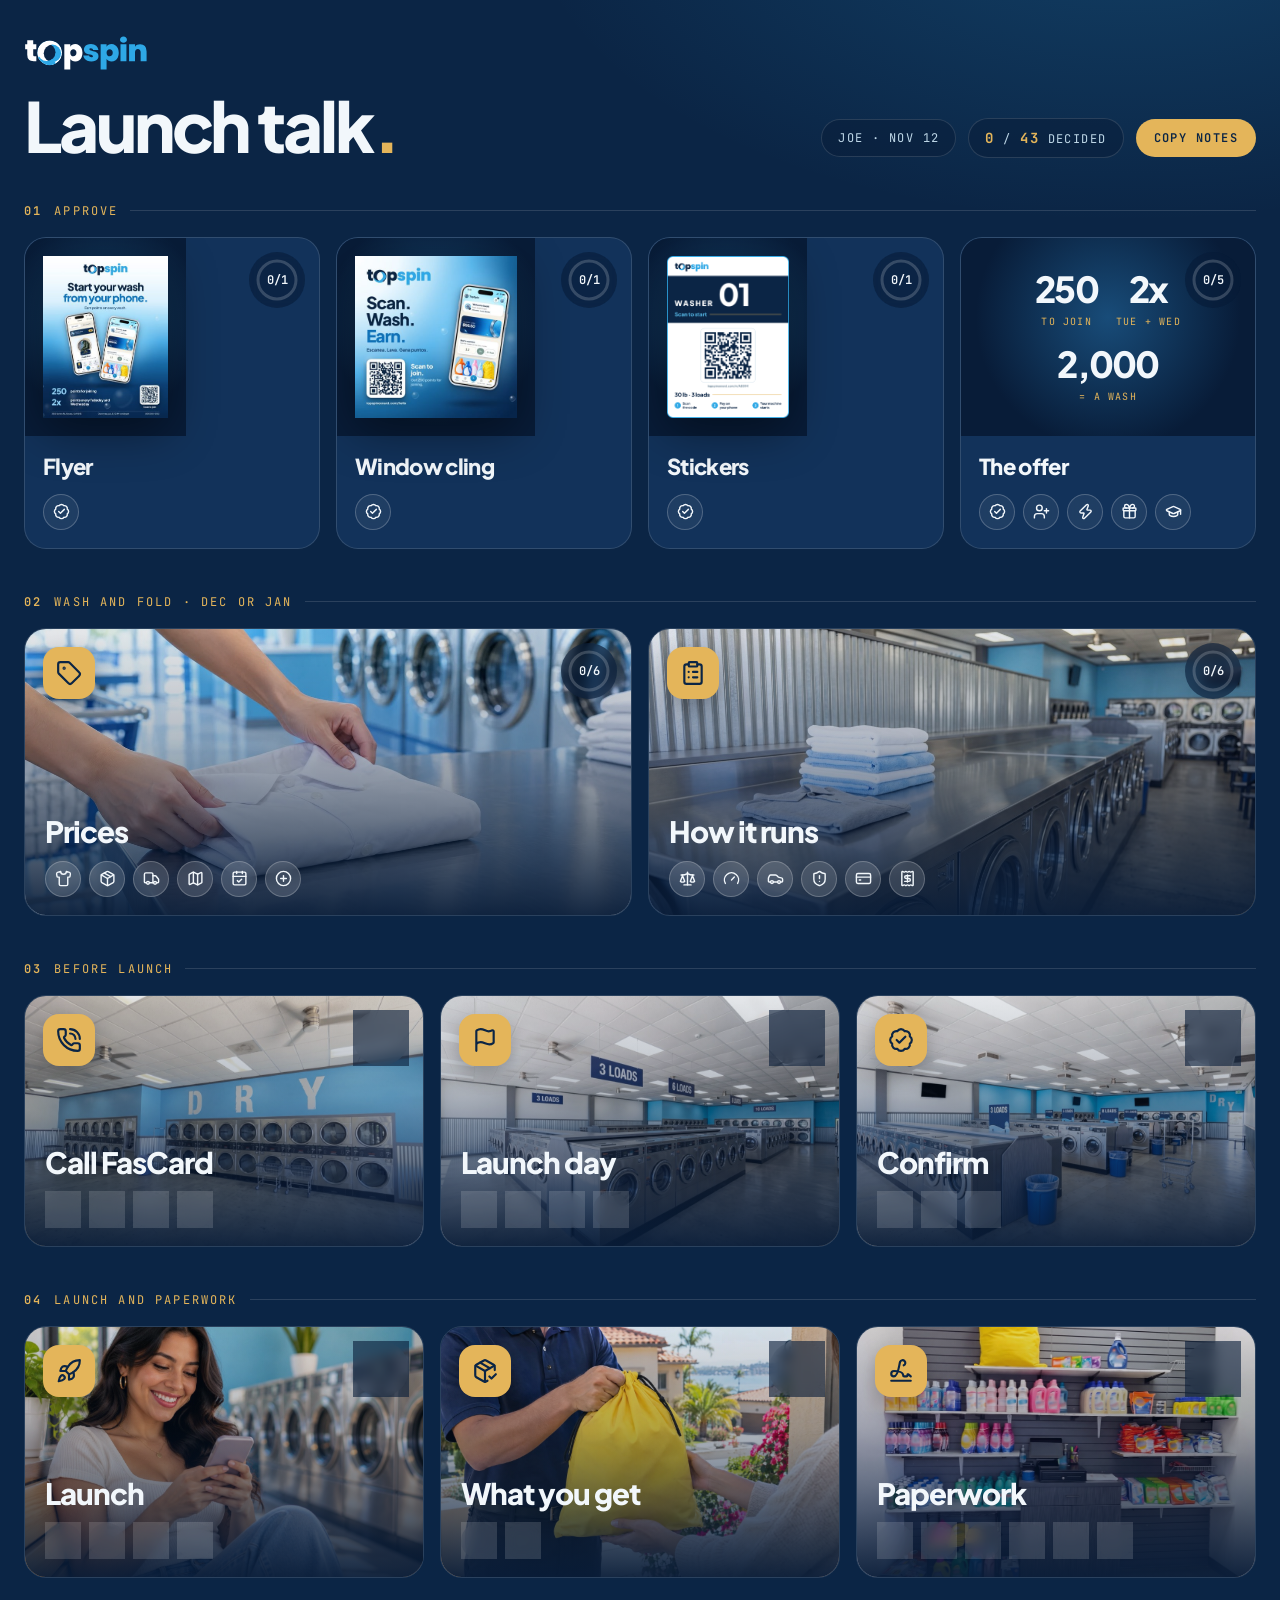
==== commit eeced9fd: "Graphics: design only; one full-color sticker; Tide comparison; How it runs with industry numbers; b" ====
--- a/index.html
+++ b/index.html
@@ -150,6 +150,11 @@
 .inc svg{width:16px;height:16px;color:var(--gold);flex:none}
 .lv{color:var(--gold);font-weight:800}
 
+.ri{display:grid;grid-template-columns:auto minmax(0,1fr);gap:8px 18px;align-items:start;padding:16px 18px;border:1px dashed rgba(228,181,90,.45);border-radius:18px;background:rgba(228,181,90,.06);margin-bottom:12px;animation:in .55s cubic-bezier(.22,.7,.3,1) both}
+.ri .ic{width:54px;height:54px;border-radius:16px;background:rgba(228,181,90,.18);color:var(--gold);display:flex;align-items:center;justify-content:center}
+.ri .ic svg{width:27px;height:27px}
+.spot .ri{opacity:.75}
+
 </style>
 </head>
 <body>
@@ -157,21 +162,10 @@
   <path d="M14 2v5a1 1 0 0 0 1 1h5" />
   <circle cx="10" cy="12" r="2" />
   <path d="m20 17-1.296-1.296a2.41 2.41 0 0 0-3.408 0L9 22" /></symbol><symbol id="i-badge-check" viewBox="0 0 24 24" fill="none" stroke="currentColor" stroke-width="2" stroke-linecap="round" stroke-linejoin="round"><path d="M3.85 8.62a4 4 0 0 1 4.78-4.77 4 4 0 0 1 6.74 0 4 4 0 0 1 4.78 4.78 4 4 0 0 1 0 6.74 4 4 0 0 1-4.77 4.78 4 4 0 0 1-6.75 0 4 4 0 0 1-4.78-4.77 4 4 0 0 1 0-6.76Z" />
-  <path d="m16 9-5.5 5.5L8 12" /></symbol><symbol id="i-copy" viewBox="0 0 24 24" fill="none" stroke="currentColor" stroke-width="2" stroke-linecap="round" stroke-linejoin="round"><rect width="14" height="14" x="8" y="8" rx="2" ry="2" />
-  <path d="M4 16c-1.1 0-2-.9-2-2V4c0-1.1.9-2 2-2h10c1.1 0 2 .9 2 2" /></symbol><symbol id="i-map-pin" viewBox="0 0 24 24" fill="none" stroke="currentColor" stroke-width="2" stroke-linecap="round" stroke-linejoin="round"><path d="M20 10c0 4.993-5.539 10.193-7.399 11.799a1 1 0 0 1-1.202 0C9.539 20.193 4 14.993 4 10a8 8 0 0 1 16 0" />
-  <circle cx="12" cy="10" r="3" /></symbol><symbol id="i-languages" viewBox="0 0 24 24" fill="none" stroke="currentColor" stroke-width="2" stroke-linecap="round" stroke-linejoin="round"><path d="m5 8 6 6" />
-  <path d="m4 14 6-6 2-3" />
-  <path d="M2 5h12" />
-  <path d="M7 2h1" />
-  <path d="m22 22-5-10-5 10" />
-  <path d="M14 18h6" /></symbol><symbol id="i-app-window" viewBox="0 0 24 24" fill="none" stroke="currentColor" stroke-width="2" stroke-linecap="round" stroke-linejoin="round"><rect x="2" y="4" width="20" height="16" rx="2" />
+  <path d="m16 9-5.5 5.5L8 12" /></symbol><symbol id="i-app-window" viewBox="0 0 24 24" fill="none" stroke="currentColor" stroke-width="2" stroke-linecap="round" stroke-linejoin="round"><rect x="2" y="4" width="20" height="16" rx="2" />
   <path d="M10 4v4" />
   <path d="M2 8h20" />
-  <path d="M6 4v4" /></symbol><symbol id="i-ruler" viewBox="0 0 24 24" fill="none" stroke="currentColor" stroke-width="2" stroke-linecap="round" stroke-linejoin="round"><path d="M21.3 15.3a2.4 2.4 0 0 1 0 3.4l-2.6 2.6a2.4 2.4 0 0 1-3.4 0L2.7 8.7a2.41 2.41 0 0 1 0-3.4l2.6-2.6a2.41 2.41 0 0 1 3.4 0Z" />
-  <path d="m14.5 12.5 2-2" />
-  <path d="m11.5 9.5 2-2" />
-  <path d="m8.5 6.5 2-2" />
-  <path d="m17.5 15.5 2-2" /></symbol><symbol id="i-qr-code" viewBox="0 0 24 24" fill="none" stroke="currentColor" stroke-width="2" stroke-linecap="round" stroke-linejoin="round"><rect width="5" height="5" x="3" y="3" rx="1" />
+  <path d="M6 4v4" /></symbol><symbol id="i-qr-code" viewBox="0 0 24 24" fill="none" stroke="currentColor" stroke-width="2" stroke-linecap="round" stroke-linejoin="round"><rect width="5" height="5" x="3" y="3" rx="1" />
   <rect width="5" height="5" x="16" y="3" rx="1" />
   <rect width="5" height="5" x="3" y="16" rx="1" />
   <path d="M21 16h-3a2 2 0 0 0-2 2v3" />
@@ -182,13 +176,7 @@
   <path d="M12 16v.01" />
   <path d="M16 12h1" />
   <path d="M21 12v.01" />
-  <path d="M12 21v-1" /></symbol><symbol id="i-hash" viewBox="0 0 24 24" fill="none" stroke="currentColor" stroke-width="2" stroke-linecap="round" stroke-linejoin="round"><line x1="4" x2="20" y1="9" y2="9" />
-  <line x1="4" x2="20" y1="15" y2="15" />
-  <line x1="10" x2="8" y1="3" y2="21" />
-  <line x1="16" x2="14" y1="3" y2="21" /></symbol><symbol id="i-tag" viewBox="0 0 24 24" fill="none" stroke="currentColor" stroke-width="2" stroke-linecap="round" stroke-linejoin="round"><path d="M12.586 2.586A2 2 0 0 0 11.172 2H4a2 2 0 0 0-2 2v7.172a2 2 0 0 0 .586 1.414l8.704 8.704a2.426 2.426 0 0 0 3.42 0l6.58-6.58a2.426 2.426 0 0 0 0-3.42z" />
-  <circle cx="7.5" cy="7.5" r=".5" fill="currentColor" /></symbol><symbol id="i-user-check" viewBox="0 0 24 24" fill="none" stroke="currentColor" stroke-width="2" stroke-linecap="round" stroke-linejoin="round"><path d="m16 11 2 2 4-4" />
-  <path d="M16 21v-2a4 4 0 0 0-4-4H6a4 4 0 0 0-4 4v2" />
-  <circle cx="9" cy="7" r="4" /></symbol><symbol id="i-gift" viewBox="0 0 24 24" fill="none" stroke="currentColor" stroke-width="2" stroke-linecap="round" stroke-linejoin="round"><path d="M12 7v14" />
+  <path d="M12 21v-1" /></symbol><symbol id="i-gift" viewBox="0 0 24 24" fill="none" stroke="currentColor" stroke-width="2" stroke-linecap="round" stroke-linejoin="round"><path d="M12 7v14" />
   <path d="M20 11v8a2 2 0 0 1-2 2H6a2 2 0 0 1-2-2v-8" />
   <path d="M7.5 7a1 1 0 0 1 0-5A4.8 8 0 0 1 12 7a4.8 8 0 0 1 4.5-5 1 1 0 0 1 0 5" />
   <rect x="3" y="7" width="18" height="4" rx="1" /></symbol><symbol id="i-user-plus" viewBox="0 0 24 24" fill="none" stroke="currentColor" stroke-width="2" stroke-linecap="round" stroke-linejoin="round"><path d="M16 21v-2a4 4 0 0 0-4-4H6a4 4 0 0 0-4 4v2" />
@@ -196,7 +184,8 @@
   <line x1="19" x2="19" y1="8" y2="14" />
   <line x1="22" x2="16" y1="11" y2="11" /></symbol><symbol id="i-zap" viewBox="0 0 24 24" fill="none" stroke="currentColor" stroke-width="2" stroke-linecap="round" stroke-linejoin="round"><path d="M15.914 4a1.5 1.5 0 00-2.474-1.561l-9 9A1.5 1.5 0 005.5 14h4.002a.5.5 0 01.471.666L8.086 20a1.5 1.5 0 002.475 1.56l9-9A1.5 1.5 0 0018.5 10h-3.997a.5.5 0 01-.472-.667z" /></symbol><symbol id="i-graduation-cap" viewBox="0 0 24 24" fill="none" stroke="currentColor" stroke-width="2" stroke-linecap="round" stroke-linejoin="round"><path d="M21.42 10.922a1 1 0 0 0-.019-1.838L12.83 5.18a2 2 0 0 0-1.66 0L2.6 9.08a1 1 0 0 0 0 1.832l8.57 3.908a2 2 0 0 0 1.66 0z" />
   <path d="M22 10v6" />
-  <path d="M6 12.5V16a6 3 0 0 0 12 0v-3.5" /></symbol><symbol id="i-shirt" viewBox="0 0 24 24" fill="none" stroke="currentColor" stroke-width="2" stroke-linecap="round" stroke-linejoin="round"><path d="M20.38 3.46 16 2a4 4 0 0 1-8 0L3.62 3.46a2 2 0 0 0-1.34 2.23l.58 3.47a1 1 0 0 0 .99.84H6v10c0 1.1.9 2 2 2h8a2 2 0 0 0 2-2V10h2.15a1 1 0 0 0 .99-.84l.58-3.47a2 2 0 0 0-1.34-2.23z" /></symbol><symbol id="i-package" viewBox="0 0 24 24" fill="none" stroke="currentColor" stroke-width="2" stroke-linecap="round" stroke-linejoin="round"><path d="M11 21.73a2 2 0 0 0 2 0l7-4A2 2 0 0 0 21 16V8a2 2 0 0 0-1-1.73l-7-4a2 2 0 0 0-2 0l-7 4A2 2 0 0 0 3 8v8a2 2 0 0 0 1 1.73z" />
+  <path d="M6 12.5V16a6 3 0 0 0 12 0v-3.5" /></symbol><symbol id="i-tag" viewBox="0 0 24 24" fill="none" stroke="currentColor" stroke-width="2" stroke-linecap="round" stroke-linejoin="round"><path d="M12.586 2.586A2 2 0 0 0 11.172 2H4a2 2 0 0 0-2 2v7.172a2 2 0 0 0 .586 1.414l8.704 8.704a2.426 2.426 0 0 0 3.42 0l6.58-6.58a2.426 2.426 0 0 0 0-3.42z" />
+  <circle cx="7.5" cy="7.5" r=".5" fill="currentColor" /></symbol><symbol id="i-shirt" viewBox="0 0 24 24" fill="none" stroke="currentColor" stroke-width="2" stroke-linecap="round" stroke-linejoin="round"><path d="M20.38 3.46 16 2a4 4 0 0 1-8 0L3.62 3.46a2 2 0 0 0-1.34 2.23l.58 3.47a1 1 0 0 0 .99.84H6v10c0 1.1.9 2 2 2h8a2 2 0 0 0 2-2V10h2.15a1 1 0 0 0 .99-.84l.58-3.47a2 2 0 0 0-1.34-2.23z" /></symbol><symbol id="i-package" viewBox="0 0 24 24" fill="none" stroke="currentColor" stroke-width="2" stroke-linecap="round" stroke-linejoin="round"><path d="M11 21.73a2 2 0 0 0 2 0l7-4A2 2 0 0 0 21 16V8a2 2 0 0 0-1-1.73l-7-4a2 2 0 0 0-2 0l-7 4A2 2 0 0 0 3 8v8a2 2 0 0 0 1 1.73z" />
   <path d="M12 22V12" />
   <polyline points="3.29 7 12 12 20.71 7" />
   <path d="m7.5 4.27 9 5.15" /></symbol><symbol id="i-truck" viewBox="0 0 24 24" fill="none" stroke="currentColor" stroke-width="2" stroke-linecap="round" stroke-linejoin="round"><path d="M14 18V6a2 2 0 0 0-2-2H4a2 2 0 0 0-2 2v11a1 1 0 0 0 1 1h2" />
@@ -211,7 +200,12 @@
   <path d="M3 9h18" />
   <path d="m9 15 2 2 4-4" /></symbol><symbol id="i-circle-plus" viewBox="0 0 24 24" fill="none" stroke="currentColor" stroke-width="2" stroke-linecap="round" stroke-linejoin="round"><circle cx="12" cy="12" r="10" />
   <path d="M8 12h8" />
-  <path d="M12 8v8" /></symbol><symbol id="i-clipboard-list" viewBox="0 0 24 24" fill="none" stroke="currentColor" stroke-width="2" stroke-linecap="round" stroke-linejoin="round"><rect width="8" height="4" x="8" y="2" rx="1" ry="1" />
+  <path d="M12 8v8" /></symbol><symbol id="i-chart-column" viewBox="0 0 24 24" fill="none" stroke="currentColor" stroke-width="2" stroke-linecap="round" stroke-linejoin="round"><path d="M3 3v16a2 2 0 0 0 2 2h16" />
+  <path d="M18 17V9" />
+  <path d="M13 17V5" />
+  <path d="M8 17v-3" /></symbol><symbol id="i-store" viewBox="0 0 24 24" fill="none" stroke="currentColor" stroke-width="2" stroke-linecap="round" stroke-linejoin="round"><path d="M15 21v-5a1 1 0 0 0-1-1h-4a1 1 0 0 0-1 1v5" />
+  <path d="M17.774 10.31a1.12 1.12 0 0 0-1.549 0 2.5 2.5 0 0 1-3.451 0 1.12 1.12 0 0 0-1.548 0 2.5 2.5 0 0 1-3.452 0 1.12 1.12 0 0 0-1.549 0 2.5 2.5 0 0 1-3.77-3.248l2.889-4.184A2 2 0 0 1 7 2h10a2 2 0 0 1 1.653.873l2.895 4.192a2.5 2.5 0 0 1-3.774 3.244" />
+  <path d="M4 10.95V19a2 2 0 0 0 2 2h12a2 2 0 0 0 2-2v-8.05" /></symbol><symbol id="i-clipboard-list" viewBox="0 0 24 24" fill="none" stroke="currentColor" stroke-width="2" stroke-linecap="round" stroke-linejoin="round"><rect width="8" height="4" x="8" y="2" rx="1" ry="1" />
   <path d="M16 4h2a2 2 0 0 1 2 2v14a2 2 0 0 1-2 2H6a2 2 0 0 1-2-2V6a2 2 0 0 1 2-2h2" />
   <path d="M12 11h4" />
   <path d="M12 16h4" />
@@ -233,7 +227,9 @@
   <path d="M4 3a1 1 0 0 1 1-1 1.3 1.3 0 0 1 .7.2l.933.6a1.3 1.3 0 0 0 1.4 0l.934-.6a1.3 1.3 0 0 1 1.4 0l.933.6a1.3 1.3 0 0 0 1.4 0l.933-.6a1.3 1.3 0 0 1 1.4 0l.934.6a1.3 1.3 0 0 0 1.4 0l.933-.6A1.3 1.3 0 0 1 19 2a1 1 0 0 1 1 1v18a1 1 0 0 1-1 1 1.3 1.3 0 0 1-.7-.2l-.933-.6a1.3 1.3 0 0 0-1.4 0l-.934.6a1.3 1.3 0 0 1-1.4 0l-.933-.6a1.3 1.3 0 0 0-1.4 0l-.933.6a1.3 1.3 0 0 1-1.4 0l-.934-.6a1.3 1.3 0 0 0-1.4 0l-.933.6a1.3 1.3 0 0 1-.7.2 1 1 0 0 1-1-1z" /></symbol><symbol id="i-phone-call" viewBox="0 0 24 24" fill="none" stroke="currentColor" stroke-width="2" stroke-linecap="round" stroke-linejoin="round"><path d="M13 2a9 9 0 0 1 9 9" />
   <path d="M13 6a5 5 0 0 1 5 5" />
   <path d="M13.832 16.568a1 1 0 0 0 1.213-.303l.355-.465A2 2 0 0 1 17 15h3a2 2 0 0 1 2 2v3a2 2 0 0 1-2 2A18 18 0 0 1 2 4a2 2 0 0 1 2-2h3a2 2 0 0 1 2 2v3a2 2 0 0 1-.8 1.6l-.468.351a1 1 0 0 0-.292 1.233 14 14 0 0 0 6.392 6.384" /></symbol><symbol id="i-key-round" viewBox="0 0 24 24" fill="none" stroke="currentColor" stroke-width="2" stroke-linecap="round" stroke-linejoin="round"><path d="M2.586 17.414A2 2 0 0 0 2 18.828V21a1 1 0 0 0 1 1h3a1 1 0 0 0 1-1v-1a1 1 0 0 1 1-1h1a1 1 0 0 0 1-1v-1a1 1 0 0 1 1-1h.172a2 2 0 0 0 1.414-.586l.814-.814a6.5 6.5 0 1 0-4-4z" />
-  <circle cx="16.5" cy="7.5" r=".5" fill="currentColor" /></symbol><symbol id="i-chart-line" viewBox="0 0 24 24" fill="none" stroke="currentColor" stroke-width="2" stroke-linecap="round" stroke-linejoin="round"><path d="M3 3v16a2 2 0 0 0 2 2h16" />
+  <circle cx="16.5" cy="7.5" r=".5" fill="currentColor" /></symbol><symbol id="i-user-check" viewBox="0 0 24 24" fill="none" stroke="currentColor" stroke-width="2" stroke-linecap="round" stroke-linejoin="round"><path d="m16 11 2 2 4-4" />
+  <path d="M16 21v-2a4 4 0 0 0-4-4H6a4 4 0 0 0-4 4v2" />
+  <circle cx="9" cy="7" r="4" /></symbol><symbol id="i-chart-line" viewBox="0 0 24 24" fill="none" stroke="currentColor" stroke-width="2" stroke-linecap="round" stroke-linejoin="round"><path d="M3 3v16a2 2 0 0 0 2 2h16" />
   <path d="m19 9-5 5-4-4-3 3" /></symbol><symbol id="i-trash-2" viewBox="0 0 24 24" fill="none" stroke="currentColor" stroke-width="2" stroke-linecap="round" stroke-linejoin="round"><path d="M10 11v6" />
   <path d="M14 11v6" />
   <path d="M19 6v14a2 2 0 0 1-2 2H7a2 2 0 0 1-2-2V6" />
@@ -293,9 +289,7 @@
   <path d="M3 21h18" /></symbol><symbol id="i-pen-line" viewBox="0 0 24 24" fill="none" stroke="currentColor" stroke-width="2" stroke-linecap="round" stroke-linejoin="round"><path d="M13 21h8" />
   <path d="M21.174 6.812a1 1 0 0 0-3.986-3.987L3.842 16.174a2 2 0 0 0-.5.83l-1.321 4.352a.5.5 0 0 0 .623.622l4.353-1.32a2 2 0 0 0 .83-.497z" /></symbol><symbol id="i-banknote" viewBox="0 0 24 24" fill="none" stroke="currentColor" stroke-width="2" stroke-linecap="round" stroke-linejoin="round"><rect width="20" height="12" x="2" y="6" rx="2" />
   <circle cx="12" cy="12" r="2" />
-  <path d="M6 12h.01M18 12h.01" /></symbol><symbol id="i-store" viewBox="0 0 24 24" fill="none" stroke="currentColor" stroke-width="2" stroke-linecap="round" stroke-linejoin="round"><path d="M15 21v-5a1 1 0 0 0-1-1h-4a1 1 0 0 0-1 1v5" />
-  <path d="M17.774 10.31a1.12 1.12 0 0 0-1.549 0 2.5 2.5 0 0 1-3.451 0 1.12 1.12 0 0 0-1.548 0 2.5 2.5 0 0 1-3.452 0 1.12 1.12 0 0 0-1.549 0 2.5 2.5 0 0 1-3.77-3.248l2.889-4.184A2 2 0 0 1 7 2h10a2 2 0 0 1 1.653.873l2.895 4.192a2.5 2.5 0 0 1-3.774 3.244" />
-  <path d="M4 10.95V19a2 2 0 0 0 2 2h12a2 2 0 0 0 2-2v-8.05" /></symbol><symbol id="i-key-square" viewBox="0 0 24 24" fill="none" stroke="currentColor" stroke-width="2" stroke-linecap="round" stroke-linejoin="round"><path d="M12.4 2.7a2.5 2.5 0 0 1 3.4 0l5.5 5.5a2.5 2.5 0 0 1 0 3.4l-3.7 3.7a2.5 2.5 0 0 1-3.4 0L8.7 9.8a2.5 2.5 0 0 1 0-3.4z" />
+  <path d="M6 12h.01M18 12h.01" /></symbol><symbol id="i-key-square" viewBox="0 0 24 24" fill="none" stroke="currentColor" stroke-width="2" stroke-linecap="round" stroke-linejoin="round"><path d="M12.4 2.7a2.5 2.5 0 0 1 3.4 0l5.5 5.5a2.5 2.5 0 0 1 0 3.4l-3.7 3.7a2.5 2.5 0 0 1-3.4 0L8.7 9.8a2.5 2.5 0 0 1 0-3.4z" />
   <path d="m14 7 3 3" />
   <path d="m9.4 10.6-6.814 6.814A2 2 0 0 0 2 18.828V21a1 1 0 0 0 1 1h3a1 1 0 0 0 1-1v-1a1 1 0 0 1 1-1h1a1 1 0 0 0 1-1v-1a1 1 0 0 1 1-1h.172a2 2 0 0 0 1.414-.586l.814-.814" /></symbol><symbol id="i-handshake" viewBox="0 0 24 24" fill="none" stroke="currentColor" stroke-width="2" stroke-linecap="round" stroke-linejoin="round"><path d="m11 17 2 2a1 1 0 1 0 3-3" />
   <path d="m14 14 2.5 2.5a1 1 0 1 0 3-3l-3.88-3.88a3 3 0 0 0-4.24 0l-.88.88a1 1 0 1 1-3-3l2.81-2.81a5.79 5.79 0 0 1 7.06-.87l.47.28a2 2 0 0 0 1.42.25L21 4" />
@@ -315,29 +309,29 @@
 <div><img class="logo" src="img/logo-white.svg" alt="TopSpin"><h1>Launch talk<span class="dot">.</span></h1></div>
 <div class="meta"><span class="pill">Joe · Nov 12</span><span class="pill"><b id="done">0</b> / <b id="total">0</b> decided</span><button class="copy" id="copy" type="button">Copy notes</button></div>
 </header>
-<section><p class="sk"><span>01</span>Approve</p><div class="row"><button type="button" class="card" data-t="0" style="animation-delay:0.00s"><span class="thumb"><img src="img/flyer-s.jpg" alt=""></span><span class="ring"><svg viewBox="0 0 44 44"><circle cx="22" cy="22" r="19"/><circle class="rf" cx="22" cy="22" r="19"/></svg><b>0/4</b></span><span class="cb"><span class="name">Flyer</span><span class="chips"><span data-c="flyer"><svg aria-hidden="true"><use href="#i-badge-check"/></svg></span><span data-c="fl-qty"><svg aria-hidden="true"><use href="#i-copy"/></svg></span><span data-c="fl-where"><svg aria-hidden="true"><use href="#i-map-pin"/></svg></span><span data-c="fl-es"><svg aria-hidden="true"><use href="#i-languages"/></svg></span></span></span></button><button type="button" class="card" data-t="1" style="animation-delay:0.06s"><span class="thumb"><img src="img/door-s.jpg" alt=""></span><span class="ring"><svg viewBox="0 0 44 44"><circle cx="22" cy="22" r="19"/><circle class="rf" cx="22" cy="22" r="19"/></svg><b>0/4</b></span><span class="cb"><span class="name">Window cling</span><span class="chips"><span data-c="door"><svg aria-hidden="true"><use href="#i-badge-check"/></svg></span><span data-c="dc-size"><svg aria-hidden="true"><use href="#i-ruler"/></svg></span><span data-c="dc-where"><svg aria-hidden="true"><use href="#i-app-window"/></svg></span><span data-c="dc-qty"><svg aria-hidden="true"><use href="#i-copy"/></svg></span></span></span></button><button type="button" class="card" data-t="2" style="animation-delay:0.12s"><span class="thumb"><img src="img/stickers-s.jpg" alt=""></span><span class="ring"><svg viewBox="0 0 44 44"><circle cx="22" cy="22" r="19"/><circle class="rf" cx="22" cy="22" r="19"/></svg><b>0/4</b></span><span class="cb"><span class="name">Stickers</span><span class="chips"><span data-c="stickers"><svg aria-hidden="true"><use href="#i-badge-check"/></svg></span><span data-c="st-count"><svg aria-hidden="true"><use href="#i-hash"/></svg></span><span data-c="st-cost"><svg aria-hidden="true"><use href="#i-tag"/></svg></span><span data-c="st-who"><svg aria-hidden="true"><use href="#i-user-check"/></svg></span></span></span></button><button type="button" class="card" data-t="3" style="animation-delay:0.18s"><span class="thumb"><div class="bigs"><div><b data-live="of_join">250</b><span>to join</span></div><div><b data-live="of_x" data-suf="x">2x</b><span>Tue + Wed</span></div><div><b data-live="of_reward">2,000</b><span>= a wash</span></div></div></span><span class="ring"><svg viewBox="0 0 44 44"><circle cx="22" cy="22" r="19"/><circle class="rf" cx="22" cy="22" r="19"/></svg><b>0/5</b></span><span class="cb"><span class="name">The offer</span><span class="chips"><span data-c="offer"><svg aria-hidden="true"><use href="#i-badge-check"/></svg></span><span data-c="of-join"><svg aria-hidden="true"><use href="#i-user-plus"/></svg></span><span data-c="of-double"><svg aria-hidden="true"><use href="#i-zap"/></svg></span><span data-c="of-reward"><svg aria-hidden="true"><use href="#i-gift"/></svg></span><span data-c="of-student"><svg aria-hidden="true"><use href="#i-graduation-cap"/></svg></span></span></span></button></div></section>
-<section><p class="sk"><span>02</span>Wash and fold · Dec or Jan</p><div class="tiles n2"><button type="button" class="tile" data-t="4" style="animation-delay:0.20s"><img class="bg" src="img/t/wash.jpg" alt=""><span class="tic"><svg aria-hidden="true"><use href="#i-tag"/></svg></span><span class="ring"><svg viewBox="0 0 44 44"><circle cx="22" cy="22" r="19"/><circle class="rf" cx="22" cy="22" r="19"/></svg><b>0/6</b></span><span class="tb"><span class="tt">Prices</span><span class="chips"><span data-c="wf-drop"><svg aria-hidden="true"><use href="#i-shirt"/></svg></span><span data-c="wf-pick"><svg aria-hidden="true"><use href="#i-package"/></svg></span><span data-c="wf-trip"><svg aria-hidden="true"><use href="#i-truck"/></svg></span><span data-c="wf-zones"><svg aria-hidden="true"><use href="#i-map"/></svg></span><span data-c="wf-plans"><svg aria-hidden="true"><use href="#i-calendar-check"/></svg></span><span data-c="wf-over"><svg aria-hidden="true"><use href="#i-circle-plus"/></svg></span></span></span></button><button type="button" class="tile" data-t="5" style="animation-delay:0.25s"><img class="bg" src="img/t/fold.jpg" alt=""><span class="tic"><svg aria-hidden="true"><use href="#i-clipboard-list"/></svg></span><span class="ring"><svg viewBox="0 0 44 44"><circle cx="22" cy="22" r="19"/><circle class="rf" cx="22" cy="22" r="19"/></svg><b>0/6</b></span><span class="tb"><span class="tt">Before it opens</span><span class="chips"><span data-c="wf-scale"><svg aria-hidden="true"><use href="#i-scale"/></svg></span><span data-c="wf-lbs"><svg aria-hidden="true"><use href="#i-gauge"/></svg></span><span data-c="wf-drive"><svg aria-hidden="true"><use href="#i-car"/></svg></span><span data-c="wf-lost"><svg aria-hidden="true"><use href="#i-shield-alert"/></svg></span><span data-c="wf-unpaid"><svg aria-hidden="true"><use href="#i-credit-card"/></svg></span><span data-c="wf-pl"><svg aria-hidden="true"><use href="#i-receipt"/></svg></span></span></span></button></div></section>
+<section><p class="sk"><span>01</span>Approve</p><div class="row"><button type="button" class="card" data-t="0" style="animation-delay:0.00s"><span class="thumb"><img src="img/flyer-s.jpg" alt=""></span><span class="ring"><svg viewBox="0 0 44 44"><circle cx="22" cy="22" r="19"/><circle class="rf" cx="22" cy="22" r="19"/></svg><b>0/1</b></span><span class="cb"><span class="name">Flyer</span><span class="chips"><span data-c="flyer"><svg aria-hidden="true"><use href="#i-badge-check"/></svg></span></span></span></button><button type="button" class="card" data-t="1" style="animation-delay:0.06s"><span class="thumb"><img src="img/door-s.jpg" alt=""></span><span class="ring"><svg viewBox="0 0 44 44"><circle cx="22" cy="22" r="19"/><circle class="rf" cx="22" cy="22" r="19"/></svg><b>0/1</b></span><span class="cb"><span class="name">Window cling</span><span class="chips"><span data-c="door"><svg aria-hidden="true"><use href="#i-badge-check"/></svg></span></span></span></button><button type="button" class="card" data-t="2" style="animation-delay:0.12s"><span class="thumb"><img src="img/sticker-s.png" alt=""></span><span class="ring"><svg viewBox="0 0 44 44"><circle cx="22" cy="22" r="19"/><circle class="rf" cx="22" cy="22" r="19"/></svg><b>0/1</b></span><span class="cb"><span class="name">Stickers</span><span class="chips"><span data-c="stickers"><svg aria-hidden="true"><use href="#i-badge-check"/></svg></span></span></span></button><button type="button" class="card" data-t="3" style="animation-delay:0.18s"><span class="thumb"><div class="bigs"><div><b data-live="of_join">250</b><span>to join</span></div><div><b data-live="of_x" data-suf="x">2x</b><span>Tue + Wed</span></div><div><b data-live="of_reward">2,000</b><span>= a wash</span></div></div></span><span class="ring"><svg viewBox="0 0 44 44"><circle cx="22" cy="22" r="19"/><circle class="rf" cx="22" cy="22" r="19"/></svg><b>0/5</b></span><span class="cb"><span class="name">The offer</span><span class="chips"><span data-c="offer"><svg aria-hidden="true"><use href="#i-badge-check"/></svg></span><span data-c="of-join"><svg aria-hidden="true"><use href="#i-user-plus"/></svg></span><span data-c="of-double"><svg aria-hidden="true"><use href="#i-zap"/></svg></span><span data-c="of-reward"><svg aria-hidden="true"><use href="#i-gift"/></svg></span><span data-c="of-student"><svg aria-hidden="true"><use href="#i-graduation-cap"/></svg></span></span></span></button></div></section>
+<section><p class="sk"><span>02</span>Wash and fold · Dec or Jan</p><div class="tiles n2"><button type="button" class="tile" data-t="4" style="animation-delay:0.20s"><img class="bg" src="img/t/wash.jpg" alt=""><span class="tic"><svg aria-hidden="true"><use href="#i-tag"/></svg></span><span class="ring"><svg viewBox="0 0 44 44"><circle cx="22" cy="22" r="19"/><circle class="rf" cx="22" cy="22" r="19"/></svg><b>0/6</b></span><span class="tb"><span class="tt">Prices</span><span class="chips"><span data-c="wf-drop"><svg aria-hidden="true"><use href="#i-shirt"/></svg></span><span data-c="wf-pick"><svg aria-hidden="true"><use href="#i-package"/></svg></span><span data-c="wf-trip"><svg aria-hidden="true"><use href="#i-truck"/></svg></span><span data-c="wf-zones"><svg aria-hidden="true"><use href="#i-map"/></svg></span><span data-c="wf-plans"><svg aria-hidden="true"><use href="#i-calendar-check"/></svg></span><span data-c="wf-over"><svg aria-hidden="true"><use href="#i-circle-plus"/></svg></span></span></span></button><button type="button" class="tile" data-t="5" style="animation-delay:0.25s"><img class="bg" src="img/t/fold.jpg" alt=""><span class="tic"><svg aria-hidden="true"><use href="#i-clipboard-list"/></svg></span><span class="ring"><svg viewBox="0 0 44 44"><circle cx="22" cy="22" r="19"/><circle class="rf" cx="22" cy="22" r="19"/></svg><b>0/6</b></span><span class="tb"><span class="tt">How it runs</span><span class="chips"><span data-c="wf-scale"><svg aria-hidden="true"><use href="#i-scale"/></svg></span><span data-c="wf-lbs"><svg aria-hidden="true"><use href="#i-gauge"/></svg></span><span data-c="wf-drive"><svg aria-hidden="true"><use href="#i-car"/></svg></span><span data-c="wf-lost"><svg aria-hidden="true"><use href="#i-shield-alert"/></svg></span><span data-c="wf-unpaid"><svg aria-hidden="true"><use href="#i-credit-card"/></svg></span><span data-c="wf-pl"><svg aria-hidden="true"><use href="#i-receipt"/></svg></span></span></span></button></div></section>
 <section><p class="sk"><span>03</span>Before launch</p><div class="tiles n3"><button type="button" class="tile" data-t="6" style="animation-delay:0.30s"><img class="bg" src="img/t/dryers.jpg" alt=""><span class="tic"><svg aria-hidden="true"><use href="#i-phone-call"/></svg></span><span class="ring"><svg viewBox="0 0 44 44"><circle cx="22" cy="22" r="19"/><circle class="rf" cx="22" cy="22" r="19"/></svg><b>0/4</b></span><span class="tb"><span class="tt">Call FasCard</span><span class="chips"><span data-c="f-logins"><svg aria-hidden="true"><use href="#i-key-round"/></svg></span><span data-c="f-own"><svg aria-hidden="true"><use href="#i-user-check"/></svg></span><span data-c="f-access"><svg aria-hidden="true"><use href="#i-chart-line"/></svg></span><span data-c="f-dryers"><svg aria-hidden="true"><use href="#i-trash-2"/></svg></span></span></span></button><button type="button" class="tile" data-t="7" style="animation-delay:0.35s"><img class="bg" src="img/t/signs.jpg" alt=""><span class="tic"><svg aria-hidden="true"><use href="#i-flag"/></svg></span><span class="ring"><svg viewBox="0 0 44 44"><circle cx="22" cy="22" r="19"/><circle class="rf" cx="22" cy="22" r="19"/></svg><b>0/4</b></span><span class="tb"><span class="tt">Launch day</span><span class="chips"><span data-c="d-print"><svg aria-hidden="true"><use href="#i-printer"/></svg></span><span data-c="d-stick"><svg aria-hidden="true"><use href="#i-qr-code"/></svg></span><span data-c="d-staff"><svg aria-hidden="true"><use href="#i-users"/></svg></span><span data-c="d-college"><svg aria-hidden="true"><use href="#i-graduation-cap"/></svg></span></span></span></button><button type="button" class="tile" data-t="8" style="animation-delay:0.40s"><img class="bg" src="img/t/floor.jpg" alt=""><span class="tic"><svg aria-hidden="true"><use href="#i-badge-check"/></svg></span><span class="ring"><svg viewBox="0 0 44 44"><circle cx="22" cy="22" r="19"/><circle class="rf" cx="22" cy="22" r="19"/></svg><b>0/3</b></span><span class="tb"><span class="tt">Confirm</span><span class="chips"><span data-c="c-hours"><svg aria-hidden="true"><use href="#i-clock"/></svg></span><span data-c="c-phone"><svg aria-hidden="true"><use href="#i-phone"/></svg></span><span data-c="c-mach"><svg aria-hidden="true"><use href="#i-circle-dollar-sign"/></svg></span></span></span></button></div></section>
 <section><p class="sk"><span>04</span>Launch and paperwork</p><div class="tiles n3"><button type="button" class="tile" data-t="9" style="animation-delay:0.45s"><img class="bg" src="img/t/app.jpg" alt=""><span class="tic"><svg aria-hidden="true"><use href="#i-rocket"/></svg></span><span class="ring"><svg viewBox="0 0 44 44"><circle cx="22" cy="22" r="19"/><circle class="rf" cx="22" cy="22" r="19"/></svg><b>0/4</b></span><span class="tb"><span class="tt">Launch</span><span class="chips"><span data-c="l-date"><svg aria-hidden="true"><use href="#i-calendar-days"/></svg></span><span data-c="l-day1"><svg aria-hidden="true"><use href="#i-smartphone"/></svg></span><span data-c="l-plus"><svg aria-hidden="true"><use href="#i-crown"/></svg></span><span data-c="l-cash"><svg aria-hidden="true"><use href="#i-wallet"/></svg></span></span></span></button><button type="button" class="tile" data-t="10" style="animation-delay:0.50s"><img class="bg" src="img/t/pickup.jpg" alt=""><span class="tic"><svg aria-hidden="true"><use href="#i-package-check"/></svg></span><span class="ring"><svg viewBox="0 0 44 44"><circle cx="22" cy="22" r="19"/><circle class="rf" cx="22" cy="22" r="19"/></svg><b>0/2</b></span><span class="tb"><span class="tt">What you get</span><span class="chips"><span data-c="p-setup-inc"><svg aria-hidden="true"><use href="#i-package-check"/></svg></span><span data-c="p-month-inc"><svg aria-hidden="true"><use href="#i-repeat"/></svg></span></span></span></button><button type="button" class="tile" data-t="11" style="animation-delay:0.55s"><img class="bg" src="img/t/counter.jpg" alt=""><span class="tic"><svg aria-hidden="true"><use href="#i-signature"/></svg></span><span class="ring"><svg viewBox="0 0 44 44"><circle cx="22" cy="22" r="19"/><circle class="rf" cx="22" cy="22" r="19"/></svg><b>0/6</b></span><span class="tb"><span class="tt">Paperwork</span><span class="chips"><span data-c="p-agree"><svg aria-hidden="true"><use href="#i-pen-line"/></svg></span><span data-c="p-pay"><svg aria-hidden="true"><use href="#i-banknote"/></svg></span><span data-c="p-next"><svg aria-hidden="true"><use href="#i-store"/></svg></span><span data-c="p-own"><svg aria-hidden="true"><use href="#i-key-square"/></svg></span><span data-c="p-jv"><svg aria-hidden="true"><use href="#i-handshake"/></svg></span><span data-c="p-legal"><svg aria-hidden="true"><use href="#i-file-text"/></svg></span></span></span></button></div></section>
 </div>
 <div class="fx" id="fx" hidden role="dialog" aria-modal="true" aria-label="Topic"><button class="x" id="fxx" type="button" aria-label="Close"><svg aria-hidden="true"><use href="#i-x"/></svg></button>
-<div class="panel" data-p="0"><div class="fart art"><button type="button" class="zoom" data-zoom="flyer" aria-label="Open Flyer full size"><img src="img/flyer.jpg" alt="Flyer"><span class="zi"><svg aria-hidden="true"><use href="#i-maximize-2"/></svg></span></button><div class="fh"><span class="tic"><svg aria-hidden="true"><use href="#i-file-image"/></svg></span><h2>Flyer<span class="dot">.</span></h2><p class="fp"></p></div></div><div class="fbody"><div class="rows2"><div class="r" data-id="flyer" data-t="Design" style="animation-delay:0.12s"><i class="ic"><svg aria-hidden="true"><use href="#i-badge-check"/></svg></i><div class="rl"><b>Design</b><span>8.5 x 11, ready to print</span></div><div class="rc"><button type="button" data-v="yes">Yes</button><button type="button" data-v="no">No</button><button type="button" class="nb" aria-label="Note for Design">Note</button></div><textarea class="rn" rows="2" placeholder="Note"></textarea></div><div class="r" data-id="fl-qty" data-t="How many" style="animation-delay:0.18s"><i class="ic"><svg aria-hidden="true"><use href="#i-copy"/></svg></i><div class="rl"><b>How many</b><span><button type="button" class="num" data-k="fl_qty" data-ty="i" data-df="" data-s="50" data-b="250"></button> printed</span></div><div class="rc"><button type="button" data-v="yes">Yes</button><button type="button" data-v="no">No</button><button type="button" class="nb" aria-label="Note for How many">Note</button></div><textarea class="rn" rows="2" placeholder="Note"></textarea></div><div class="r" data-id="fl-where" data-t="Where they go" style="animation-delay:0.24s"><i class="ic"><svg aria-hidden="true"><use href="#i-map-pin"/></svg></i><div class="rl"><b>Where they go</b><span>Counter, window, college</span></div><div class="rc"><button type="button" data-v="yes">Yes</button><button type="button" data-v="no">No</button><button type="button" class="nb" aria-label="Note for Where they go">Note</button></div><textarea class="rn" rows="2" placeholder="Note"></textarea></div><div class="r" data-id="fl-es" data-t="Spanish" style="animation-delay:0.30s"><i class="ic"><svg aria-hidden="true"><use href="#i-languages"/></svg></i><div class="rl"><b>Spanish</b><span>Version on file</span></div><div class="rc"><button type="button" data-v="yes">Yes</button><button type="button" data-v="no">No</button><button type="button" class="nb" aria-label="Note for Spanish">Note</button></div><textarea class="rn" rows="2" placeholder="Note"></textarea></div></div><div class="fbar"><button type="button" class="fn" data-go="11"><svg aria-hidden="true"><use href="#i-chevron-left"/></svg><span>Paperwork</span></button><div class="fdots"><button type="button" data-go="0" class="on" aria-label="Flyer"></button><button type="button" data-go="1" class="" aria-label="Window cling"></button><button type="button" data-go="2" class="" aria-label="Stickers"></button><button type="button" data-go="3" class="" aria-label="The offer"></button><button type="button" data-go="4" class="" aria-label="Prices"></button><button type="button" data-go="5" class="" aria-label="Before it opens"></button><button type="button" data-go="6" class="" aria-label="Call FasCard"></button><button type="button" data-go="7" class="" aria-label="Launch day"></button><button type="button" data-go="8" class="" aria-label="Confirm"></button><button type="button" data-go="9" class="" aria-label="Launch"></button><button type="button" data-go="10" class="" aria-label="What you get"></button><button type="button" data-go="11" class="" aria-label="Paperwork"></button></div><button type="button" class="fn" data-go="1"><span>Window cling</span><svg aria-hidden="true"><use href="#i-chevron-right"/></svg></button></div></div></div>
-<div class="panel" data-p="1"><div class="fart art"><button type="button" class="zoom" data-zoom="door" aria-label="Open Window cling full size"><img src="img/door.jpg" alt="Window cling"><span class="zi"><svg aria-hidden="true"><use href="#i-maximize-2"/></svg></span></button><div class="fh"><span class="tic"><svg aria-hidden="true"><use href="#i-app-window"/></svg></span><h2>Window cling<span class="dot">.</span></h2><p class="fp"></p></div></div><div class="fbody"><div class="rows2"><div class="r" data-id="door" data-t="Design" style="animation-delay:0.12s"><i class="ic"><svg aria-hidden="true"><use href="#i-badge-check"/></svg></i><div class="rl"><b>Design</b><span>Static cling, no glue</span></div><div class="rc"><button type="button" data-v="yes">Yes</button><button type="button" data-v="no">No</button><button type="button" class="nb" aria-label="Note for Design">Note</button></div><textarea class="rn" rows="2" placeholder="Note"></textarea></div><div class="r" data-id="dc-size" data-t="Size" style="animation-delay:0.18s"><i class="ic"><svg aria-hidden="true"><use href="#i-ruler"/></svg></i><div class="rl"><b>Size</b><span><button type="button" class="num" data-k="dc_w" data-ty="i" data-df="12" data-s="1" data-b="4"></button> x <button type="button" class="num" data-k="dc_h" data-ty="i" data-df="12" data-s="1" data-b="4"></button> inches</span></div><div class="rc"><button type="button" data-v="yes">Yes</button><button type="button" data-v="no">No</button><button type="button" class="nb" aria-label="Note for Size">Note</button></div><textarea class="rn" rows="2" placeholder="Note"></textarea></div><div class="r" data-id="dc-where" data-t="Which window" style="animation-delay:0.24s"><i class="ic"><svg aria-hidden="true"><use href="#i-app-window"/></svg></i><div class="rl"><b>Which window</b><span>Inside or outside the glass</span></div><div class="rc"><button type="button" data-v="yes">Yes</button><button type="button" data-v="no">No</button><button type="button" class="nb" aria-label="Note for Which window">Note</button></div><textarea class="rn" rows="2" placeholder="Note"></textarea></div><div class="r" data-id="dc-qty" data-t="How many" style="animation-delay:0.30s"><i class="ic"><svg aria-hidden="true"><use href="#i-copy"/></svg></i><div class="rl"><b>How many</b><span><button type="button" class="num" data-k="dc_qty" data-ty="i" data-df="2" data-s="1" data-b="10"></button></span></div><div class="rc"><button type="button" data-v="yes">Yes</button><button type="button" data-v="no">No</button><button type="button" class="nb" aria-label="Note for How many">Note</button></div><textarea class="rn" rows="2" placeholder="Note"></textarea></div></div><div class="fbar"><button type="button" class="fn" data-go="0"><svg aria-hidden="true"><use href="#i-chevron-left"/></svg><span>Flyer</span></button><div class="fdots"><button type="button" data-go="0" class="" aria-label="Flyer"></button><button type="button" data-go="1" class="on" aria-label="Window cling"></button><button type="button" data-go="2" class="" aria-label="Stickers"></button><button type="button" data-go="3" class="" aria-label="The offer"></button><button type="button" data-go="4" class="" aria-label="Prices"></button><button type="button" data-go="5" class="" aria-label="Before it opens"></button><button type="button" data-go="6" class="" aria-label="Call FasCard"></button><button type="button" data-go="7" class="" aria-label="Launch day"></button><button type="button" data-go="8" class="" aria-label="Confirm"></button><button type="button" data-go="9" class="" aria-label="Launch"></button><button type="button" data-go="10" class="" aria-label="What you get"></button><button type="button" data-go="11" class="" aria-label="Paperwork"></button></div><button type="button" class="fn" data-go="2"><span>Stickers</span><svg aria-hidden="true"><use href="#i-chevron-right"/></svg></button></div></div></div>
-<div class="panel" data-p="2"><div class="fart art"><button type="button" class="zoom" data-zoom="stickers" aria-label="Open Stickers full size"><img src="img/stickers.jpg" alt="Stickers"><span class="zi"><svg aria-hidden="true"><use href="#i-maximize-2"/></svg></span></button><div class="fh"><span class="tic"><svg aria-hidden="true"><use href="#i-qr-code"/></svg></span><h2>Stickers<span class="dot">.</span></h2><p class="fp"></p></div></div><div class="fbody"><div class="rows2"><div class="r" data-id="stickers" data-t="Design" style="animation-delay:0.12s"><i class="ic"><svg aria-hidden="true"><use href="#i-badge-check"/></svg></i><div class="rl"><b>Design</b><span>3 x 4 waterproof vinyl</span></div><div class="rc"><button type="button" data-v="yes">Yes</button><button type="button" data-v="no">No</button><button type="button" class="nb" aria-label="Note for Design">Note</button></div><textarea class="rn" rows="2" placeholder="Note"></textarea></div><div class="r" data-id="st-count" data-t="How many" style="animation-delay:0.18s"><i class="ic"><svg aria-hidden="true"><use href="#i-hash"/></svg></i><div class="rl"><b>How many</b><span><button type="button" class="num" data-k="st_count" data-ty="i" data-df="112" data-s="1" data-b="10"></button> machines, skip 959 and 960</span></div><div class="rc"><button type="button" data-v="yes">Yes</button><button type="button" data-v="no">No</button><button type="button" class="nb" aria-label="Note for How many">Note</button></div><textarea class="rn" rows="2" placeholder="Note"></textarea></div><div class="r" data-id="st-cost" data-t="Print cost" style="animation-delay:0.24s"><i class="ic"><svg aria-hidden="true"><use href="#i-tag"/></svg></i><div class="rl"><b>Print cost</b><span>About <button type="button" class="num" data-k="st_cost" data-ty="m" data-df="1.50" data-s="0.25" data-b="1"></button> each</span></div><div class="rc"><button type="button" data-v="yes">Yes</button><button type="button" data-v="no">No</button><button type="button" class="nb" aria-label="Note for Print cost">Note</button></div><textarea class="rn" rows="2" placeholder="Note"></textarea></div><div class="r" data-id="st-who" data-t="Who puts them up" style="animation-delay:0.30s"><i class="ic"><svg aria-hidden="true"><use href="#i-user-check"/></svg></i><div class="rl"><b>Who puts them up</b><span>Staff, then we scan each one</span></div><div class="rc"><button type="button" data-v="yes">Yes</button><button type="button" data-v="no">No</button><button type="button" class="nb" aria-label="Note for Who puts them up">Note</button></div><textarea class="rn" rows="2" placeholder="Note"></textarea></div></div><div class="fbar"><button type="button" class="fn" data-go="1"><svg aria-hidden="true"><use href="#i-chevron-left"/></svg><span>Window cling</span></button><div class="fdots"><button type="button" data-go="0" class="" aria-label="Flyer"></button><button type="button" data-go="1" class="" aria-label="Window cling"></button><button type="button" data-go="2" class="on" aria-label="Stickers"></button><button type="button" data-go="3" class="" aria-label="The offer"></button><button type="button" data-go="4" class="" aria-label="Prices"></button><button type="button" data-go="5" class="" aria-label="Before it opens"></button><button type="button" data-go="6" class="" aria-label="Call FasCard"></button><button type="button" data-go="7" class="" aria-label="Launch day"></button><button type="button" data-go="8" class="" aria-label="Confirm"></button><button type="button" data-go="9" class="" aria-label="Launch"></button><button type="button" data-go="10" class="" aria-label="What you get"></button><button type="button" data-go="11" class="" aria-label="Paperwork"></button></div><button type="button" class="fn" data-go="3"><span>The offer</span><svg aria-hidden="true"><use href="#i-chevron-right"/></svg></button></div></div></div>
-<div class="panel" data-p="3"><div class="fart offer"><div class="bigs"><div><b data-live="of_join">250</b><span>to join</span></div><div><b data-live="of_x" data-suf="x">2x</b><span>Tue + Wed</span></div><div><b data-live="of_reward">2,000</b><span>= a wash</span></div></div><div class="fh"><span class="tic"><svg aria-hidden="true"><use href="#i-gift"/></svg></span><h2>The offer<span class="dot">.</span></h2><p class="fp"></p></div></div><div class="fbody"><div class="rows2"><div class="r" data-id="offer" data-t="The offer" style="animation-delay:0.12s"><i class="ic"><svg aria-hidden="true"><use href="#i-badge-check"/></svg></i><div class="rl"><b>The offer</b><span>Points that bring them back</span></div><div class="rc"><button type="button" data-v="yes">Yes</button><button type="button" data-v="no">No</button><button type="button" class="nb" aria-label="Note for The offer">Note</button></div><textarea class="rn" rows="2" placeholder="Note"></textarea></div><div class="r" data-id="of-join" data-t="Join" style="animation-delay:0.18s"><i class="ic"><svg aria-hidden="true"><use href="#i-user-plus"/></svg></i><div class="rl"><b>Join</b><span><button type="button" class="num" data-k="of_join" data-ty="i" data-df="250" data-s="50" data-b="250"></button> points</span></div><div class="rc"><button type="button" data-v="yes">Yes</button><button type="button" data-v="no">No</button><button type="button" class="nb" aria-label="Note for Join">Note</button></div><textarea class="rn" rows="2" placeholder="Note"></textarea></div><div class="r" data-id="of-double" data-t="Double points" style="animation-delay:0.24s"><i class="ic"><svg aria-hidden="true"><use href="#i-zap"/></svg></i><div class="rl"><b>Double points</b><span><button type="button" class="num" data-k="of_x" data-ty="i" data-df="2" data-s="1" data-b="10"></button>x every Tue and Wed</span></div><div class="rc"><button type="button" data-v="yes">Yes</button><button type="button" data-v="no">No</button><button type="button" class="nb" aria-label="Note for Double points">Note</button></div><textarea class="rn" rows="2" placeholder="Note"></textarea></div><div class="r" data-id="of-reward" data-t="Reward" style="animation-delay:0.30s"><i class="ic"><svg aria-hidden="true"><use href="#i-gift"/></svg></i><div class="rl"><b>Reward</b><span><button type="button" class="num" data-k="of_reward" data-ty="i" data-df="2000" data-s="100" data-b="500"></button> points = a wash on us</span></div><div class="rc"><button type="button" data-v="yes">Yes</button><button type="button" data-v="no">No</button><button type="button" class="nb" aria-label="Note for Reward">Note</button></div><textarea class="rn" rows="2" placeholder="Note"></textarea></div><div class="r" data-id="of-student" data-t="College deal" style="animation-delay:0.36s"><i class="ic"><svg aria-hidden="true"><use href="#i-graduation-cap"/></svg></i><div class="rl"><b>College deal</b><span><button type="button" class="num" data-k="of_student" data-ty="i" data-df="" data-s="50" data-b="250"></button> bonus points</span></div><div class="rc"><button type="button" data-v="yes">Yes</button><button type="button" data-v="no">No</button><button type="button" class="nb" aria-label="Note for College deal">Note</button></div><textarea class="rn" rows="2" placeholder="Note"></textarea></div></div><div class="fbar"><button type="button" class="fn" data-go="2"><svg aria-hidden="true"><use href="#i-chevron-left"/></svg><span>Stickers</span></button><div class="fdots"><button type="button" data-go="0" class="" aria-label="Flyer"></button><button type="button" data-go="1" class="" aria-label="Window cling"></button><button type="button" data-go="2" class="" aria-label="Stickers"></button><button type="button" data-go="3" class="on" aria-label="The offer"></button><button type="button" data-go="4" class="" aria-label="Prices"></button><button type="button" data-go="5" class="" aria-label="Before it opens"></button><button type="button" data-go="6" class="" aria-label="Call FasCard"></button><button type="button" data-go="7" class="" aria-label="Launch day"></button><button type="button" data-go="8" class="" aria-label="Confirm"></button><button type="button" data-go="9" class="" aria-label="Launch"></button><button type="button" data-go="10" class="" aria-label="What you get"></button><button type="button" data-go="11" class="" aria-label="Paperwork"></button></div><button type="button" class="fn" data-go="4"><span>Prices</span><svg aria-hidden="true"><use href="#i-chevron-right"/></svg></button></div></div></div>
-<div class="panel" data-p="4"><div class="fart photo"><img src="img/t/wash.jpg" alt=""><div class="fh"><span class="tic"><svg aria-hidden="true"><use href="#i-tag"/></svg></span><h2>Prices<span class="dot">.</span></h2><p class="fp"></p></div></div><div class="fbody"><div class="rows2"><div class="r" data-id="wf-drop" data-t="Drop-off" style="animation-delay:0.12s"><i class="ic"><svg aria-hidden="true"><use href="#i-shirt"/></svg></i><div class="rl"><b>Drop-off</b><span><button type="button" class="num" data-k="wf_drop" data-ty="m" data-df="1.75" data-s="0.25" data-b="1"></button> a pound, <button type="button" class="num" data-k="wf_drop_min" data-ty="i" data-df="10" data-s="1" data-b="10"></button> lb min</span></div><div class="rc"><button type="button" data-v="yes">Yes</button><button type="button" data-v="no">No</button><button type="button" class="nb" aria-label="Note for Drop-off">Note</button></div><textarea class="rn" rows="2" placeholder="Note"></textarea></div><div class="r" data-id="wf-pick" data-t="Pickup" style="animation-delay:0.18s"><i class="ic"><svg aria-hidden="true"><use href="#i-package"/></svg></i><div class="rl"><b>Pickup</b><span><button type="button" class="num" data-k="wf_pick" data-ty="m" data-df="1.99" data-s="0.25" data-b="1"></button> a pound, <button type="button" class="num" data-k="wf_pick_min" data-ty="m" data-df="30" data-s="1" data-b="5"></button> min</span></div><div class="rc"><button type="button" data-v="yes">Yes</button><button type="button" data-v="no">No</button><button type="button" class="nb" aria-label="Note for Pickup">Note</button></div><textarea class="rn" rows="2" placeholder="Note"></textarea></div><div class="r" data-id="wf-trip" data-t="Trip, both ways" style="animation-delay:0.24s"><i class="ic"><svg aria-hidden="true"><use href="#i-truck"/></svg></i><div class="rl"><b>Trip, both ways</b><span><button type="button" class="num" data-k="trip1" data-ty="m" data-df="4.99" data-s="0.25" data-b="1"></button> · <button type="button" class="num" data-k="trip2" data-ty="m" data-df="8.99" data-s="0.25" data-b="1"></button> · <button type="button" class="num" data-k="trip3" data-ty="m" data-df="12.99" data-s="0.25" data-b="1"></button></span></div><div class="rc"><button type="button" data-v="yes">Yes</button><button type="button" data-v="no">No</button><button type="button" class="nb" aria-label="Note for Trip, both ways">Note</button></div><textarea class="rn" rows="2" placeholder="Note"></textarea></div><div class="r" data-id="wf-zones" data-t="Zones" style="animation-delay:0.30s"><i class="ic"><svg aria-hidden="true"><use href="#i-map"/></svg></i><div class="rl"><b>Zones</b><span>Up to <button type="button" class="num" data-k="z1" data-ty="i" data-df="3" data-s="1" data-b="10"></button> · <button type="button" class="num" data-k="z2" data-ty="i" data-df="6" data-s="1" data-b="10"></button> · <button type="button" class="num" data-k="z3" data-ty="i" data-df="10" data-s="1" data-b="10"></button> miles</span></div><div class="rc"><button type="button" data-v="yes">Yes</button><button type="button" data-v="no">No</button><button type="button" class="nb" aria-label="Note for Zones">Note</button></div><textarea class="rn" rows="2" placeholder="Note"></textarea></div><div class="r" data-id="wf-plans" data-t="Monthly plans" style="animation-delay:0.36s"><i class="ic"><svg aria-hidden="true"><use href="#i-calendar-check"/></svg></i><div class="rl"><b>Monthly plans</b><span><button type="button" class="num" data-k="pl1" data-ty="i" data-df="20" data-s="5" data-b="10"></button> lb <button type="button" class="num" data-k="pp1" data-ty="m" data-df="39" data-s="1" data-b="5"></button> · <button type="button" class="num" data-k="pl2" data-ty="i" data-df="40" data-s="5" data-b="10"></button> lb <button type="button" class="num" data-k="pp2" data-ty="m" data-df="72" data-s="1" data-b="5"></button> · <button type="button" class="num" data-k="pl3" data-ty="i" data-df="80" data-s="5" data-b="10"></button> lb <button type="button" class="num" data-k="pp3" data-ty="m" data-df="129" data-s="1" data-b="5"></button> · <button type="button" class="num" data-k="pl4" data-ty="i" data-df="120" data-s="5" data-b="10"></button> lb <button type="button" class="num" data-k="pp4" data-ty="m" data-df="179" data-s="1" data-b="5"></button></span></div><div class="rc"><button type="button" data-v="yes">Yes</button><button type="button" data-v="no">No</button><button type="button" class="nb" aria-label="Note for Monthly plans">Note</button></div><textarea class="rn" rows="2" placeholder="Note"></textarea></div><div class="r" data-id="wf-over" data-t="Over the plan" style="animation-delay:0.42s"><i class="ic"><svg aria-hidden="true"><use href="#i-circle-plus"/></svg></i><div class="rl"><b>Over the plan</b><span><button type="button" class="num" data-k="wf_over" data-ty="m" data-df="2.19" data-s="0.25" data-b="1"></button> a pound</span></div><div class="rc"><button type="button" data-v="yes">Yes</button><button type="button" data-v="no">No</button><button type="button" class="nb" aria-label="Note for Over the plan">Note</button></div><textarea class="rn" rows="2" placeholder="Note"></textarea></div></div><div class="fbar"><button type="button" class="fn" data-go="3"><svg aria-hidden="true"><use href="#i-chevron-left"/></svg><span>The offer</span></button><div class="fdots"><button type="button" data-go="0" class="" aria-label="Flyer"></button><button type="button" data-go="1" class="" aria-label="Window cling"></button><button type="button" data-go="2" class="" aria-label="Stickers"></button><button type="button" data-go="3" class="" aria-label="The offer"></button><button type="button" data-go="4" class="on" aria-label="Prices"></button><button type="button" data-go="5" class="" aria-label="Before it opens"></button><button type="button" data-go="6" class="" aria-label="Call FasCard"></button><button type="button" data-go="7" class="" aria-label="Launch day"></button><button type="button" data-go="8" class="" aria-label="Confirm"></button><button type="button" data-go="9" class="" aria-label="Launch"></button><button type="button" data-go="10" class="" aria-label="What you get"></button><button type="button" data-go="11" class="" aria-label="Paperwork"></button></div><button type="button" class="fn" data-go="5"><span>Before it opens</span><svg aria-hidden="true"><use href="#i-chevron-right"/></svg></button></div></div></div>
-<div class="panel" data-p="5"><div class="fart photo"><img src="img/t/fold.jpg" alt=""><div class="fh"><span class="tic"><svg aria-hidden="true"><use href="#i-clipboard-list"/></svg></span><h2>Before it opens<span class="dot">.</span></h2><p class="fp"></p></div></div><div class="fbody"><div class="rows2"><div class="r" data-id="wf-scale" data-t="Scale" style="animation-delay:0.12s"><i class="ic"><svg aria-hidden="true"><use href="#i-scale"/></svg></i><div class="rl"><b>Scale</b><span>Certified for trade, Ventura County</span></div><div class="rc"><button type="button" data-v="yes">Yes</button><button type="button" data-v="no">No</button><button type="button" class="nb" aria-label="Note for Scale">Note</button></div><textarea class="rn" rows="2" placeholder="Note"></textarea></div><div class="r" data-id="wf-lbs" data-t="Pounds a day" style="animation-delay:0.18s"><i class="ic"><svg aria-hidden="true"><use href="#i-gauge"/></svg></i><div class="rl"><b>Pounds a day</b><span>Staff can fold <button type="button" class="num" data-k="lbs_day" data-ty="i" data-df="" data-s="10" data-b="50"></button> lb a day</span></div><div class="rc"><button type="button" data-v="yes">Yes</button><button type="button" data-v="no">No</button><button type="button" class="nb" aria-label="Note for Pounds a day">Note</button></div><textarea class="rn" rows="2" placeholder="Note"></textarea></div><div class="r" data-id="wf-drive" data-t="Driver" style="animation-delay:0.24s"><i class="ic"><svg aria-hidden="true"><use href="#i-car"/></svg></i><div class="rl"><b>Driver</b><span>Your driver or a delivery service</span></div><div class="rc"><button type="button" data-v="yes">Yes</button><button type="button" data-v="no">No</button><button type="button" class="nb" aria-label="Note for Driver">Note</button></div><textarea class="rn" rows="2" placeholder="Note"></textarea></div><div class="r" data-id="wf-lost" data-t="Lost or damaged" style="animation-delay:0.30s"><i class="ic"><svg aria-hidden="true"><use href="#i-shield-alert"/></svg></i><div class="rl"><b>Lost or damaged</b><span>Up to <button type="button" class="num" data-k="lost_x" data-ty="i" data-df="10" data-s="1" data-b="10"></button>x the pound price, cap <button type="button" class="num" data-k="lost_cap" data-ty="m" data-df="100" data-s="5" data-b="25"></button></span></div><div class="rc"><button type="button" data-v="yes">Yes</button><button type="button" data-v="no">No</button><button type="button" class="nb" aria-label="Note for Lost or damaged">Note</button></div><textarea class="rn" rows="2" placeholder="Note"></textarea></div><div class="r" data-id="wf-unpaid" data-t="Unpaid orders" style="animation-delay:0.36s"><i class="ic"><svg aria-hidden="true"><use href="#i-credit-card"/></svg></i><div class="rl"><b>Unpaid orders</b><span>Hold the bags, or card on file</span></div><div class="rc"><button type="button" data-v="yes">Yes</button><button type="button" data-v="no">No</button><button type="button" class="nb" aria-label="Note for Unpaid orders">Note</button></div><textarea class="rn" rows="2" placeholder="Note"></textarea></div><div class="r" data-id="wf-pl" data-t="Bills and P&amp;L" style="animation-delay:0.42s"><i class="ic"><svg aria-hidden="true"><use href="#i-receipt"/></svg></i><div class="rl"><b>Bills and P&amp;L</b><span>To lock the prices</span></div><div class="rc"><button type="button" data-v="yes">Yes</button><button type="button" data-v="no">No</button><button type="button" class="nb" aria-label="Note for Bills and P&amp;L">Note</button></div><textarea class="rn" rows="2" placeholder="Note"></textarea></div></div><div class="fbar"><button type="button" class="fn" data-go="4"><svg aria-hidden="true"><use href="#i-chevron-left"/></svg><span>Prices</span></button><div class="fdots"><button type="button" data-go="0" class="" aria-label="Flyer"></button><button type="button" data-go="1" class="" aria-label="Window cling"></button><button type="button" data-go="2" class="" aria-label="Stickers"></button><button type="button" data-go="3" class="" aria-label="The offer"></button><button type="button" data-go="4" class="" aria-label="Prices"></button><button type="button" data-go="5" class="on" aria-label="Before it opens"></button><button type="button" data-go="6" class="" aria-label="Call FasCard"></button><button type="button" data-go="7" class="" aria-label="Launch day"></button><button type="button" data-go="8" class="" aria-label="Confirm"></button><button type="button" data-go="9" class="" aria-label="Launch"></button><button type="button" data-go="10" class="" aria-label="What you get"></button><button type="button" data-go="11" class="" aria-label="Paperwork"></button></div><button type="button" class="fn" data-go="6"><span>Call FasCard</span><svg aria-hidden="true"><use href="#i-chevron-right"/></svg></button></div></div></div>
-<div class="panel" data-p="6"><div class="fart photo"><img src="img/t/dryers.jpg" alt=""><div class="fh"><span class="tic"><svg aria-hidden="true"><use href="#i-phone-call"/></svg></span><h2>Call FasCard<span class="dot">.</span></h2><p class="fp"></p></div></div><div class="fbody"><div class="rows2"><div class="r" data-id="f-logins" data-t="More logins" style="animation-delay:0.12s"><i class="ic"><svg aria-hidden="true"><use href="#i-key-round"/></svg></i><div class="rl"><b>More logins</b><span>Up to <button type="button" class="num" data-k="logins" data-ty="i" data-df="10" data-s="1" data-b="10"></button>, one per phone start</span></div><div class="rc"><button type="button" data-v="yes">Yes</button><button type="button" data-v="no">No</button><button type="button" class="nb" aria-label="Note for More logins">Note</button></div><textarea class="rn" rows="2" placeholder="Note"></textarea></div><div class="r" data-id="f-own" data-t="Your login" style="animation-delay:0.18s"><i class="ic"><svg aria-hidden="true"><use href="#i-user-check"/></svg></i><div class="rl"><b>Your login</b><span>Move machine starts to your account</span></div><div class="rc"><button type="button" data-v="yes">Yes</button><button type="button" data-v="no">No</button><button type="button" class="nb" aria-label="Note for Your login">Note</button></div><textarea class="rn" rows="2" placeholder="Note"></textarea></div><div class="r" data-id="f-access" data-t="Sales and prices" style="animation-delay:0.24s"><i class="ic"><svg aria-hidden="true"><use href="#i-chart-line"/></svg></i><div class="rl"><b>Sales and prices</b><span>Open access on your login</span></div><div class="rc"><button type="button" data-v="yes">Yes</button><button type="button" data-v="no">No</button><button type="button" class="nb" aria-label="Note for Sales and prices">Note</button></div><textarea class="rn" rows="2" placeholder="Note"></textarea></div><div class="r" data-id="f-dryers" data-t="Old dryers" style="animation-delay:0.30s"><i class="ic"><svg aria-hidden="true"><use href="#i-trash-2"/></svg></i><div class="rl"><b>Old dryers</b><span>Remove 959 and 960</span></div><div class="rc"><button type="button" data-v="yes">Yes</button><button type="button" data-v="no">No</button><button type="button" class="nb" aria-label="Note for Old dryers">Note</button></div><textarea class="rn" rows="2" placeholder="Note"></textarea></div></div><div class="fbar"><button type="button" class="fn" data-go="5"><svg aria-hidden="true"><use href="#i-chevron-left"/></svg><span>Before it opens</span></button><div class="fdots"><button type="button" data-go="0" class="" aria-label="Flyer"></button><button type="button" data-go="1" class="" aria-label="Window cling"></button><button type="button" data-go="2" class="" aria-label="Stickers"></button><button type="button" data-go="3" class="" aria-label="The offer"></button><button type="button" data-go="4" class="" aria-label="Prices"></button><button type="button" data-go="5" class="" aria-label="Before it opens"></button><button type="button" data-go="6" class="on" aria-label="Call FasCard"></button><button type="button" data-go="7" class="" aria-label="Launch day"></button><button type="button" data-go="8" class="" aria-label="Confirm"></button><button type="button" data-go="9" class="" aria-label="Launch"></button><button type="button" data-go="10" class="" aria-label="What you get"></button><button type="button" data-go="11" class="" aria-label="Paperwork"></button></div><button type="button" class="fn" data-go="7"><span>Launch day</span><svg aria-hidden="true"><use href="#i-chevron-right"/></svg></button></div></div></div>
-<div class="panel" data-p="7"><div class="fart photo"><img src="img/t/signs.jpg" alt=""><div class="fh"><span class="tic"><svg aria-hidden="true"><use href="#i-flag"/></svg></span><h2>Launch day<span class="dot">.</span></h2><p class="fp"></p></div></div><div class="fbody"><div class="rows2"><div class="r" data-id="d-print" data-t="Print" style="animation-delay:0.12s"><i class="ic"><svg aria-hidden="true"><use href="#i-printer"/></svg></i><div class="rl"><b>Print</b><span>About <button type="button" class="num" data-k="print_days" data-ty="i" data-df="7" data-s="1" data-b="10"></button> days</span></div><div class="rc"><button type="button" data-v="yes">Yes</button><button type="button" data-v="no">No</button><button type="button" class="nb" aria-label="Note for Print">Note</button></div><textarea class="rn" rows="2" placeholder="Note"></textarea></div><div class="r" data-id="d-stick" data-t="Stickers up" style="animation-delay:0.18s"><i class="ic"><svg aria-hidden="true"><use href="#i-qr-code"/></svg></i><div class="rl"><b>Stickers up</b><span>We scan every one</span></div><div class="rc"><button type="button" data-v="yes">Yes</button><button type="button" data-v="no">No</button><button type="button" class="nb" aria-label="Note for Stickers up">Note</button></div><textarea class="rn" rows="2" placeholder="Note"></textarea></div><div class="r" data-id="d-staff" data-t="Staff" style="animation-delay:0.24s"><i class="ic"><svg aria-hidden="true"><use href="#i-users"/></svg></i><div class="rl"><b>Staff</b><span><button type="button" class="num" data-k="staff_min" data-ty="i" data-df="15" data-s="5" data-b="15"></button> minutes on how customers join</span></div><div class="rc"><button type="button" data-v="yes">Yes</button><button type="button" data-v="no">No</button><button type="button" class="nb" aria-label="Note for Staff">Note</button></div><textarea class="rn" rows="2" placeholder="Note"></textarea></div><div class="r" data-id="d-college" data-t="College visit" style="animation-delay:0.30s"><i class="ic"><svg aria-hidden="true"><use href="#i-graduation-cap"/></svg></i><div class="rl"><b>College visit</b><span>When: <button type="button" class="num" data-k="college_date" data-ty="d" data-df="" data-s="0" data-b="0"></button></span></div><div class="rc"><button type="button" data-v="yes">Yes</button><button type="button" data-v="no">No</button><button type="button" class="nb" aria-label="Note for College visit">Note</button></div><textarea class="rn" rows="2" placeholder="Note"></textarea></div></div><div class="fbar"><button type="button" class="fn" data-go="6"><svg aria-hidden="true"><use href="#i-chevron-left"/></svg><span>Call FasCard</span></button><div class="fdots"><button type="button" data-go="0" class="" aria-label="Flyer"></button><button type="button" data-go="1" class="" aria-label="Window cling"></button><button type="button" data-go="2" class="" aria-label="Stickers"></button><button type="button" data-go="3" class="" aria-label="The offer"></button><button type="button" data-go="4" class="" aria-label="Prices"></button><button type="button" data-go="5" class="" aria-label="Before it opens"></button><button type="button" data-go="6" class="" aria-label="Call FasCard"></button><button type="button" data-go="7" class="on" aria-label="Launch day"></button><button type="button" data-go="8" class="" aria-label="Confirm"></button><button type="button" data-go="9" class="" aria-label="Launch"></button><button type="button" data-go="10" class="" aria-label="What you get"></button><button type="button" data-go="11" class="" aria-label="Paperwork"></button></div><button type="button" class="fn" data-go="8"><span>Confirm</span><svg aria-hidden="true"><use href="#i-chevron-right"/></svg></button></div></div></div>
-<div class="panel" data-p="8"><div class="fart photo"><img src="img/t/floor.jpg" alt=""><div class="fh"><span class="tic"><svg aria-hidden="true"><use href="#i-badge-check"/></svg></span><h2>Confirm<span class="dot">.</span></h2><p class="fp"></p></div></div><div class="fbody"><div class="rows2"><div class="r" data-id="c-hours" data-t="Hours" style="animation-delay:0.12s"><i class="ic"><svg aria-hidden="true"><use href="#i-clock"/></svg></i><div class="rl"><b>Hours</b><span><button type="button" class="num" data-k="open_t" data-ty="t" data-df="330" data-s="15" data-b="60"></button> to <button type="button" class="num" data-k="close_t" data-ty="t" data-df="1440" data-s="15" data-b="60"></button>, last wash <button type="button" class="num" data-k="last_t" data-ty="t" data-df="1350" data-s="15" data-b="60"></button></span></div><div class="rc"><button type="button" data-v="yes">Yes</button><button type="button" data-v="no">No</button><button type="button" class="nb" aria-label="Note for Hours">Note</button></div><textarea class="rn" rows="2" placeholder="Note"></textarea></div><div class="r" data-id="c-phone" data-t="Phone" style="animation-delay:0.18s"><i class="ic"><svg aria-hidden="true"><use href="#i-phone"/></svg></i><div class="rl"><b>Phone</b><span>(805) 366-0302</span></div><div class="rc"><button type="button" data-v="yes">Yes</button><button type="button" data-v="no">No</button><button type="button" class="nb" aria-label="Note for Phone">Note</button></div><textarea class="rn" rows="2" placeholder="Note"></textarea></div><div class="r" data-id="c-mach" data-t="Machine prices" style="animation-delay:0.24s"><i class="ic"><svg aria-hidden="true"><use href="#i-circle-dollar-sign"/></svg></i><div class="rl"><b>Machine prices</b><span>Washers from <button type="button" class="num" data-k="w_from" data-ty="m" data-df="3" data-s="0.25" data-b="1"></button> · dryers <button type="button" class="num" data-k="dry" data-ty="m" data-df="0.25" data-s="0.25" data-b="1"></button> per <button type="button" class="num" data-k="dry_min" data-ty="i" data-df="9" data-s="1" data-b="10"></button> min</span></div><div class="rc"><button type="button" data-v="yes">Yes</button><button type="button" data-v="no">No</button><button type="button" class="nb" aria-label="Note for Machine prices">Note</button></div><textarea class="rn" rows="2" placeholder="Note"></textarea></div></div><div class="fbar"><button type="button" class="fn" data-go="7"><svg aria-hidden="true"><use href="#i-chevron-left"/></svg><span>Launch day</span></button><div class="fdots"><button type="button" data-go="0" class="" aria-label="Flyer"></button><button type="button" data-go="1" class="" aria-label="Window cling"></button><button type="button" data-go="2" class="" aria-label="Stickers"></button><button type="button" data-go="3" class="" aria-label="The offer"></button><button type="button" data-go="4" class="" aria-label="Prices"></button><button type="button" data-go="5" class="" aria-label="Before it opens"></button><button type="button" data-go="6" class="" aria-label="Call FasCard"></button><button type="button" data-go="7" class="" aria-label="Launch day"></button><button type="button" data-go="8" class="on" aria-label="Confirm"></button><button type="button" data-go="9" class="" aria-label="Launch"></button><button type="button" data-go="10" class="" aria-label="What you get"></button><button type="button" data-go="11" class="" aria-label="Paperwork"></button></div><button type="button" class="fn" data-go="9"><span>Launch</span><svg aria-hidden="true"><use href="#i-chevron-right"/></svg></button></div></div></div>
-<div class="panel" data-p="9"><div class="fart photo"><img src="img/t/app.jpg" alt=""><div class="fh"><span class="tic"><svg aria-hidden="true"><use href="#i-rocket"/></svg></span><h2>Launch<span class="dot">.</span></h2><p class="fp"></p></div></div><div class="fbody"><div class="rows2"><div class="r" data-id="l-date" data-t="Launch date" style="animation-delay:0.12s"><i class="ic"><svg aria-hidden="true"><use href="#i-calendar-days"/></svg></i><div class="rl"><b>Launch date</b><span><button type="button" class="num" data-k="launch_date" data-ty="d" data-df="" data-s="0" data-b="0"></button></span></div><div class="rc"><button type="button" data-v="yes">Yes</button><button type="button" data-v="no">No</button><button type="button" class="nb" aria-label="Note for Launch date">Note</button></div><textarea class="rn" rows="2" placeholder="Note"></textarea></div><div class="r" data-id="l-day1" data-t="Day one" style="animation-delay:0.18s"><i class="ic"><svg aria-hidden="true"><use href="#i-smartphone"/></svg></i><div class="rl"><b>Day one</b><span>Join, earn points, start machines</span></div><div class="rc"><button type="button" data-v="yes">Yes</button><button type="button" data-v="no">No</button><button type="button" class="nb" aria-label="Note for Day one">Note</button></div><textarea class="rn" rows="2" placeholder="Note"></textarea></div><div class="r" data-id="l-plus" data-t="TopSpin+" style="animation-delay:0.24s"><i class="ic"><svg aria-hidden="true"><use href="#i-crown"/></svg></i><div class="rl"><b>TopSpin+</b><span>On at launch, or later</span></div><div class="rc"><button type="button" data-v="yes">Yes</button><button type="button" data-v="no">No</button><button type="button" class="nb" aria-label="Note for TopSpin+">Note</button></div><textarea class="rn" rows="2" placeholder="Note"></textarea></div><div class="r" data-id="l-cash" data-t="Laundry Cash" style="animation-delay:0.30s"><i class="ic"><svg aria-hidden="true"><use href="#i-wallet"/></svg></i><div class="rl"><b>Laundry Cash</b><span><button type="button" class="num" data-k="lc_load" data-ty="m" data-df="20" data-s="5" data-b="10"></button> gets <button type="button" class="num" data-k="lc_bonus" data-ty="m" data-df="2" data-s="0.5" data-b="1"></button> bonus, up to <button type="button" class="num" data-k="lc_cap" data-ty="p" data-df="20" data-s="1" data-b="5"></button>%</span></div><div class="rc"><button type="button" data-v="yes">Yes</button><button type="button" data-v="no">No</button><button type="button" class="nb" aria-label="Note for Laundry Cash">Note</button></div><textarea class="rn" rows="2" placeholder="Note"></textarea></div></div><div class="fbar"><button type="button" class="fn" data-go="8"><svg aria-hidden="true"><use href="#i-chevron-left"/></svg><span>Confirm</span></button><div class="fdots"><button type="button" data-go="0" class="" aria-label="Flyer"></button><button type="button" data-go="1" class="" aria-label="Window cling"></button><button type="button" data-go="2" class="" aria-label="Stickers"></button><button type="button" data-go="3" class="" aria-label="The offer"></button><button type="button" data-go="4" class="" aria-label="Prices"></button><button type="button" data-go="5" class="" aria-label="Before it opens"></button><button type="button" data-go="6" class="" aria-label="Call FasCard"></button><button type="button" data-go="7" class="" aria-label="Launch day"></button><button type="button" data-go="8" class="" aria-label="Confirm"></button><button type="button" data-go="9" class="on" aria-label="Launch"></button><button type="button" data-go="10" class="" aria-label="What you get"></button><button type="button" data-go="11" class="" aria-label="Paperwork"></button></div><button type="button" class="fn" data-go="10"><span>What you get</span><svg aria-hidden="true"><use href="#i-chevron-right"/></svg></button></div></div></div>
-<div class="panel" data-p="10"><div class="fart photo"><img src="img/t/pickup.jpg" alt=""><div class="fh"><span class="tic"><svg aria-hidden="true"><use href="#i-package-check"/></svg></span><h2>What you get<span class="dot">.</span></h2><p class="fp"></p></div></div><div class="fbody"><div class="rows2"><div class="r" data-id="p-setup-inc" data-t="Setup, one time" style="animation-delay:0.12s"><i class="ic"><svg aria-hidden="true"><use href="#i-package-check"/></svg></i><div class="rl"><b>Setup, one time</b><span><b class="lv" data-live="setup" data-fmt="m"></b> per store</span><span class="inc"><span><svg aria-hidden="true"><use href="#i-smartphone"/></svg>Customer app</span><span><svg aria-hidden="true"><use href="#i-tablet-smartphone"/></svg>iPhone and Android</span><span><svg aria-hidden="true"><use href="#i-zap"/></svg>Start from the phone</span><span><svg aria-hidden="true"><use href="#i-wallet"/></svg>Laundry Cash</span><span><svg aria-hidden="true"><use href="#i-crown"/></svg>Rewards and levels</span><span><svg aria-hidden="true"><use href="#i-rotate-ccw"/></svg>Instant refunds</span><span><svg aria-hidden="true"><use href="#i-globe"/></svg>Website, EN + ES</span><span><svg aria-hidden="true"><use href="#i-layout-dashboard"/></svg>Owner dashboard</span><span><svg aria-hidden="true"><use href="#i-phone-call"/></svg>AI phone line</span><span><svg aria-hidden="true"><use href="#i-message-square"/></svg>Texts and promos</span><span><svg aria-hidden="true"><use href="#i-truck"/></svg>Wash and fold + pickup</span><span><svg aria-hidden="true"><use href="#i-palette"/></svg>Logo and brand kit</span><span><svg aria-hidden="true"><use href="#i-printer"/></svg>Flyer, cling, stickers</span></span></div><div class="rc"><button type="button" data-v="yes">Yes</button><button type="button" data-v="no">No</button><button type="button" class="nb" aria-label="Note for Setup, one time">Note</button></div><textarea class="rn" rows="2" placeholder="Note"></textarea></div><div class="r" data-id="p-month-inc" data-t="Every month" style="animation-delay:0.18s"><i class="ic"><svg aria-hidden="true"><use href="#i-repeat"/></svg></i><div class="rl"><b>Every month</b><span><b class="lv" data-live="monthly" data-fmt="m"></b> per store, ad spend paid by you</span><span class="inc"><span><svg aria-hidden="true"><use href="#i-server"/></svg>Hosting and backups</span><span><svg aria-hidden="true"><use href="#i-shield-check"/></svg>Security and fixes</span><span><svg aria-hidden="true"><use href="#i-wrench"/></svg>Changes on request</span><span><svg aria-hidden="true"><use href="#i-refresh-cw"/></svg>App updates</span><span><svg aria-hidden="true"><use href="#i-phone"/></svg>Phone line minutes</span><span><svg aria-hidden="true"><use href="#i-message-square"/></svg>Texts</span><span><svg aria-hidden="true"><use href="#i-megaphone"/></svg>Google and Meta ads</span><span><svg aria-hidden="true"><use href="#i-calendar-check"/></svg>Monthly check-in</span></span></div><div class="rc"><button type="button" data-v="yes">Yes</button><button type="button" data-v="no">No</button><button type="button" class="nb" aria-label="Note for Every month">Note</button></div><textarea class="rn" rows="2" placeholder="Note"></textarea></div></div><div class="fbar"><button type="button" class="fn" data-go="9"><svg aria-hidden="true"><use href="#i-chevron-left"/></svg><span>Launch</span></button><div class="fdots"><button type="button" data-go="0" class="" aria-label="Flyer"></button><button type="button" data-go="1" class="" aria-label="Window cling"></button><button type="button" data-go="2" class="" aria-label="Stickers"></button><button type="button" data-go="3" class="" aria-label="The offer"></button><button type="button" data-go="4" class="" aria-label="Prices"></button><button type="button" data-go="5" class="" aria-label="Before it opens"></button><button type="button" data-go="6" class="" aria-label="Call FasCard"></button><button type="button" data-go="7" class="" aria-label="Launch day"></button><button type="button" data-go="8" class="" aria-label="Confirm"></button><button type="button" data-go="9" class="" aria-label="Launch"></button><button type="button" data-go="10" class="on" aria-label="What you get"></button><button type="button" data-go="11" class="" aria-label="Paperwork"></button></div><button type="button" class="fn" data-go="11"><span>Paperwork</span><svg aria-hidden="true"><use href="#i-chevron-right"/></svg></button></div></div></div>
-<div class="panel" data-p="11"><div class="fart photo"><img src="img/t/counter.jpg" alt=""><div class="fh"><span class="tic"><svg aria-hidden="true"><use href="#i-signature"/></svg></span><h2>Paperwork<span class="dot">.</span></h2><p class="fp"></p></div></div><div class="fbody"><div class="rows2"><div class="r" data-id="p-agree" data-t="Agreement" style="animation-delay:0.12s"><i class="ic"><svg aria-hidden="true"><use href="#i-pen-line"/></svg></i><div class="rl"><b>Agreement</b><span>Sign the service agreement</span></div><div class="rc"><button type="button" data-v="yes">Yes</button><button type="button" data-v="no">No</button><button type="button" class="nb" aria-label="Note for Agreement">Note</button></div><textarea class="rn" rows="2" placeholder="Note"></textarea></div><div class="r" data-id="p-pay" data-t="Pay Cloud Scenic" style="animation-delay:0.18s"><i class="ic"><svg aria-hidden="true"><use href="#i-banknote"/></svg></i><div class="rl"><b>Pay Cloud Scenic</b><span>Founding price: setup <button type="button" class="num" data-k="setup" data-ty="m" data-df="5000" data-s="100" data-b="1000"></button> · Monthly <button type="button" class="num" data-k="monthly" data-ty="m" data-df="1500" data-s="50" data-b="250"></button></span></div><div class="rc"><button type="button" data-v="yes">Yes</button><button type="button" data-v="no">No</button><button type="button" class="nb" aria-label="Note for Pay Cloud Scenic">Note</button></div><textarea class="rn" rows="2" placeholder="Note"></textarea></div><div class="r" data-id="p-next" data-t="Next stores" style="animation-delay:0.24s"><i class="ic"><svg aria-hidden="true"><use href="#i-store"/></svg></i><div class="rl"><b>Next stores</b><span><button type="button" class="num" data-k="next_setup" data-ty="m" data-df="5000" data-s="250" data-b="1000"></button> setup each, same monthly</span></div><div class="rc"><button type="button" data-v="yes">Yes</button><button type="button" data-v="no">No</button><button type="button" class="nb" aria-label="Note for Next stores">Note</button></div><textarea class="rn" rows="2" placeholder="Note"></textarea></div><div class="r" data-id="p-own" data-t="Who owns what" style="animation-delay:0.30s"><i class="ic"><svg aria-hidden="true"><use href="#i-key-square"/></svg></i><div class="rl"><b>Who owns what</b><span>Yours: customers, data, brand, accounts, money · Ours: the engine underneath</span></div><div class="rc"><button type="button" data-v="yes">Yes</button><button type="button" data-v="no">No</button><button type="button" class="nb" aria-label="Note for Who owns what">Note</button></div><textarea class="rn" rows="2" placeholder="Note"></textarea></div><div class="r" data-id="p-jv" data-t="Our venture" style="animation-delay:0.36s"><i class="ic"><svg aria-hidden="true"><use href="#i-handshake"/></svg></i><div class="rl"><b>Our venture</b><span>Sell it to other owners together, <button type="button" class="num" data-k="jv_split" data-ty="p" data-df="50" data-s="5" data-b="10"></button>% each, attorney next</span></div><div class="rc"><button type="button" data-v="yes">Yes</button><button type="button" data-v="no">No</button><button type="button" class="nb" aria-label="Note for Our venture">Note</button></div><textarea class="rn" rows="2" placeholder="Note"></textarea></div><div class="r" data-id="p-legal" data-t="Legal pages" style="animation-delay:0.42s"><i class="ic"><svg aria-hidden="true"><use href="#i-file-text"/></svg></i><div class="rl"><b>Legal pages</b><span>Your lawyer: Terms, Privacy, Texts, Refunds</span></div><div class="rc"><button type="button" data-v="yes">Yes</button><button type="button" data-v="no">No</button><button type="button" class="nb" aria-label="Note for Legal pages">Note</button></div><textarea class="rn" rows="2" placeholder="Note"></textarea></div></div><div class="fbar"><button type="button" class="fn" data-go="10"><svg aria-hidden="true"><use href="#i-chevron-left"/></svg><span>What you get</span></button><div class="fdots"><button type="button" data-go="0" class="" aria-label="Flyer"></button><button type="button" data-go="1" class="" aria-label="Window cling"></button><button type="button" data-go="2" class="" aria-label="Stickers"></button><button type="button" data-go="3" class="" aria-label="The offer"></button><button type="button" data-go="4" class="" aria-label="Prices"></button><button type="button" data-go="5" class="" aria-label="Before it opens"></button><button type="button" data-go="6" class="" aria-label="Call FasCard"></button><button type="button" data-go="7" class="" aria-label="Launch day"></button><button type="button" data-go="8" class="" aria-label="Confirm"></button><button type="button" data-go="9" class="" aria-label="Launch"></button><button type="button" data-go="10" class="" aria-label="What you get"></button><button type="button" data-go="11" class="on" aria-label="Paperwork"></button></div><button type="button" class="fn" data-go="0"><span>Flyer</span><svg aria-hidden="true"><use href="#i-chevron-right"/></svg></button></div></div></div>
+<div class="panel" data-p="0"><div class="fart art"><button type="button" class="zoom" data-zoom="flyer.jpg" aria-label="Open Flyer full size"><img src="img/flyer.jpg" alt="Flyer"><span class="zi"><svg aria-hidden="true"><use href="#i-maximize-2"/></svg></span></button><div class="fh"><span class="tic"><svg aria-hidden="true"><use href="#i-file-image"/></svg></span><h2>Flyer<span class="dot">.</span></h2><p class="fp"></p></div></div><div class="fbody"><div class="rows2"><div class="r" data-id="flyer" data-t="Design" style="animation-delay:0.12s"><i class="ic"><svg aria-hidden="true"><use href="#i-badge-check"/></svg></i><div class="rl"><b>Design</b><span>8.5 x 11, ready to print</span></div><div class="rc"><button type="button" data-v="yes">Yes</button><button type="button" data-v="no">No</button><button type="button" class="nb" aria-label="Note for Design">Note</button></div><textarea class="rn" rows="2" placeholder="Note"></textarea></div></div><div class="fbar"><button type="button" class="fn" data-go="11"><svg aria-hidden="true"><use href="#i-chevron-left"/></svg><span>Paperwork</span></button><div class="fdots"><button type="button" data-go="0" class="on" aria-label="Flyer"></button><button type="button" data-go="1" class="" aria-label="Window cling"></button><button type="button" data-go="2" class="" aria-label="Stickers"></button><button type="button" data-go="3" class="" aria-label="The offer"></button><button type="button" data-go="4" class="" aria-label="Prices"></button><button type="button" data-go="5" class="" aria-label="How it runs"></button><button type="button" data-go="6" class="" aria-label="Call FasCard"></button><button type="button" data-go="7" class="" aria-label="Launch day"></button><button type="button" data-go="8" class="" aria-label="Confirm"></button><button type="button" data-go="9" class="" aria-label="Launch"></button><button type="button" data-go="10" class="" aria-label="What you get"></button><button type="button" data-go="11" class="" aria-label="Paperwork"></button></div><button type="button" class="fn" data-go="1"><span>Window cling</span><svg aria-hidden="true"><use href="#i-chevron-right"/></svg></button></div></div></div>
+<div class="panel" data-p="1"><div class="fart art"><button type="button" class="zoom" data-zoom="door.jpg" aria-label="Open Window cling full size"><img src="img/door.jpg" alt="Window cling"><span class="zi"><svg aria-hidden="true"><use href="#i-maximize-2"/></svg></span></button><div class="fh"><span class="tic"><svg aria-hidden="true"><use href="#i-app-window"/></svg></span><h2>Window cling<span class="dot">.</span></h2><p class="fp"></p></div></div><div class="fbody"><div class="rows2"><div class="r" data-id="door" data-t="Design" style="animation-delay:0.12s"><i class="ic"><svg aria-hidden="true"><use href="#i-badge-check"/></svg></i><div class="rl"><b>Design</b><span>12 x 12 static cling for the window</span></div><div class="rc"><button type="button" data-v="yes">Yes</button><button type="button" data-v="no">No</button><button type="button" class="nb" aria-label="Note for Design">Note</button></div><textarea class="rn" rows="2" placeholder="Note"></textarea></div></div><div class="fbar"><button type="button" class="fn" data-go="0"><svg aria-hidden="true"><use href="#i-chevron-left"/></svg><span>Flyer</span></button><div class="fdots"><button type="button" data-go="0" class="" aria-label="Flyer"></button><button type="button" data-go="1" class="on" aria-label="Window cling"></button><button type="button" data-go="2" class="" aria-label="Stickers"></button><button type="button" data-go="3" class="" aria-label="The offer"></button><button type="button" data-go="4" class="" aria-label="Prices"></button><button type="button" data-go="5" class="" aria-label="How it runs"></button><button type="button" data-go="6" class="" aria-label="Call FasCard"></button><button type="button" data-go="7" class="" aria-label="Launch day"></button><button type="button" data-go="8" class="" aria-label="Confirm"></button><button type="button" data-go="9" class="" aria-label="Launch"></button><button type="button" data-go="10" class="" aria-label="What you get"></button><button type="button" data-go="11" class="" aria-label="Paperwork"></button></div><button type="button" class="fn" data-go="2"><span>Stickers</span><svg aria-hidden="true"><use href="#i-chevron-right"/></svg></button></div></div></div>
+<div class="panel" data-p="2"><div class="fart art"><button type="button" class="zoom" data-zoom="sticker.png" aria-label="Open Stickers full size"><img src="img/sticker.png" alt="Stickers"><span class="zi"><svg aria-hidden="true"><use href="#i-maximize-2"/></svg></span></button><div class="fh"><span class="tic"><svg aria-hidden="true"><use href="#i-qr-code"/></svg></span><h2>Stickers<span class="dot">.</span></h2><p class="fp"></p></div></div><div class="fbody"><div class="rows2"><div class="r" data-id="stickers" data-t="Design" style="animation-delay:0.12s"><i class="ic"><svg aria-hidden="true"><use href="#i-badge-check"/></svg></i><div class="rl"><b>Design</b><span>3 x 4 waterproof vinyl, one per machine</span></div><div class="rc"><button type="button" data-v="yes">Yes</button><button type="button" data-v="no">No</button><button type="button" class="nb" aria-label="Note for Design">Note</button></div><textarea class="rn" rows="2" placeholder="Note"></textarea></div></div><div class="fbar"><button type="button" class="fn" data-go="1"><svg aria-hidden="true"><use href="#i-chevron-left"/></svg><span>Window cling</span></button><div class="fdots"><button type="button" data-go="0" class="" aria-label="Flyer"></button><button type="button" data-go="1" class="" aria-label="Window cling"></button><button type="button" data-go="2" class="on" aria-label="Stickers"></button><button type="button" data-go="3" class="" aria-label="The offer"></button><button type="button" data-go="4" class="" aria-label="Prices"></button><button type="button" data-go="5" class="" aria-label="How it runs"></button><button type="button" data-go="6" class="" aria-label="Call FasCard"></button><button type="button" data-go="7" class="" aria-label="Launch day"></button><button type="button" data-go="8" class="" aria-label="Confirm"></button><button type="button" data-go="9" class="" aria-label="Launch"></button><button type="button" data-go="10" class="" aria-label="What you get"></button><button type="button" data-go="11" class="" aria-label="Paperwork"></button></div><button type="button" class="fn" data-go="3"><span>The offer</span><svg aria-hidden="true"><use href="#i-chevron-right"/></svg></button></div></div></div>
+<div class="panel" data-p="3"><div class="fart offer"><div class="bigs"><div><b data-live="of_join">250</b><span>to join</span></div><div><b data-live="of_x" data-suf="x">2x</b><span>Tue + Wed</span></div><div><b data-live="of_reward">2,000</b><span>= a wash</span></div></div><div class="fh"><span class="tic"><svg aria-hidden="true"><use href="#i-gift"/></svg></span><h2>The offer<span class="dot">.</span></h2><p class="fp"></p></div></div><div class="fbody"><div class="rows2"><div class="r" data-id="offer" data-t="The offer" style="animation-delay:0.12s"><i class="ic"><svg aria-hidden="true"><use href="#i-badge-check"/></svg></i><div class="rl"><b>The offer</b><span>Points that bring them back</span></div><div class="rc"><button type="button" data-v="yes">Yes</button><button type="button" data-v="no">No</button><button type="button" class="nb" aria-label="Note for The offer">Note</button></div><textarea class="rn" rows="2" placeholder="Note"></textarea></div><div class="r" data-id="of-join" data-t="Join" style="animation-delay:0.18s"><i class="ic"><svg aria-hidden="true"><use href="#i-user-plus"/></svg></i><div class="rl"><b>Join</b><span><button type="button" class="num" data-k="of_join" data-ty="i" data-df="250" data-s="50" data-b="250"></button> points</span></div><div class="rc"><button type="button" data-v="yes">Yes</button><button type="button" data-v="no">No</button><button type="button" class="nb" aria-label="Note for Join">Note</button></div><textarea class="rn" rows="2" placeholder="Note"></textarea></div><div class="r" data-id="of-double" data-t="Double points" style="animation-delay:0.24s"><i class="ic"><svg aria-hidden="true"><use href="#i-zap"/></svg></i><div class="rl"><b>Double points</b><span><button type="button" class="num" data-k="of_x" data-ty="i" data-df="2" data-s="1" data-b="10"></button>x every Tue and Wed</span></div><div class="rc"><button type="button" data-v="yes">Yes</button><button type="button" data-v="no">No</button><button type="button" class="nb" aria-label="Note for Double points">Note</button></div><textarea class="rn" rows="2" placeholder="Note"></textarea></div><div class="r" data-id="of-reward" data-t="Reward" style="animation-delay:0.30s"><i class="ic"><svg aria-hidden="true"><use href="#i-gift"/></svg></i><div class="rl"><b>Reward</b><span><button type="button" class="num" data-k="of_reward" data-ty="i" data-df="2000" data-s="100" data-b="500"></button> points = a wash on us</span></div><div class="rc"><button type="button" data-v="yes">Yes</button><button type="button" data-v="no">No</button><button type="button" class="nb" aria-label="Note for Reward">Note</button></div><textarea class="rn" rows="2" placeholder="Note"></textarea></div><div class="r" data-id="of-student" data-t="College deal" style="animation-delay:0.36s"><i class="ic"><svg aria-hidden="true"><use href="#i-graduation-cap"/></svg></i><div class="rl"><b>College deal</b><span><button type="button" class="num" data-k="of_student" data-ty="i" data-df="" data-s="50" data-b="250"></button> bonus points</span></div><div class="rc"><button type="button" data-v="yes">Yes</button><button type="button" data-v="no">No</button><button type="button" class="nb" aria-label="Note for College deal">Note</button></div><textarea class="rn" rows="2" placeholder="Note"></textarea></div></div><div class="fbar"><button type="button" class="fn" data-go="2"><svg aria-hidden="true"><use href="#i-chevron-left"/></svg><span>Stickers</span></button><div class="fdots"><button type="button" data-go="0" class="" aria-label="Flyer"></button><button type="button" data-go="1" class="" aria-label="Window cling"></button><button type="button" data-go="2" class="" aria-label="Stickers"></button><button type="button" data-go="3" class="on" aria-label="The offer"></button><button type="button" data-go="4" class="" aria-label="Prices"></button><button type="button" data-go="5" class="" aria-label="How it runs"></button><button type="button" data-go="6" class="" aria-label="Call FasCard"></button><button type="button" data-go="7" class="" aria-label="Launch day"></button><button type="button" data-go="8" class="" aria-label="Confirm"></button><button type="button" data-go="9" class="" aria-label="Launch"></button><button type="button" data-go="10" class="" aria-label="What you get"></button><button type="button" data-go="11" class="" aria-label="Paperwork"></button></div><button type="button" class="fn" data-go="4"><span>Prices</span><svg aria-hidden="true"><use href="#i-chevron-right"/></svg></button></div></div></div>
+<div class="panel" data-p="4"><div class="fart photo"><img src="img/t/wash.jpg" alt=""><div class="fh"><span class="tic"><svg aria-hidden="true"><use href="#i-tag"/></svg></span><h2>Prices<span class="dot">.</span></h2><p class="fp"></p></div></div><div class="fbody"><div class="rows2"><div class="r" data-id="wf-drop" data-t="Drop-off" style="animation-delay:0.12s"><i class="ic"><svg aria-hidden="true"><use href="#i-shirt"/></svg></i><div class="rl"><b>Drop-off</b><span><button type="button" class="num" data-k="wf_drop" data-ty="m" data-df="1.75" data-s="0.25" data-b="1"></button> a pound, <button type="button" class="num" data-k="wf_drop_min" data-ty="i" data-df="10" data-s="1" data-b="10"></button> lb min</span></div><div class="rc"><button type="button" data-v="yes">Yes</button><button type="button" data-v="no">No</button><button type="button" class="nb" aria-label="Note for Drop-off">Note</button></div><textarea class="rn" rows="2" placeholder="Note"></textarea></div><div class="r" data-id="wf-pick" data-t="Pickup" style="animation-delay:0.18s"><i class="ic"><svg aria-hidden="true"><use href="#i-package"/></svg></i><div class="rl"><b>Pickup</b><span><button type="button" class="num" data-k="wf_pick" data-ty="m" data-df="1.99" data-s="0.25" data-b="1"></button> a pound, <button type="button" class="num" data-k="wf_pick_min" data-ty="m" data-df="30" data-s="1" data-b="5"></button> min</span></div><div class="rc"><button type="button" data-v="yes">Yes</button><button type="button" data-v="no">No</button><button type="button" class="nb" aria-label="Note for Pickup">Note</button></div><textarea class="rn" rows="2" placeholder="Note"></textarea></div><div class="r" data-id="wf-trip" data-t="Trip, both ways" style="animation-delay:0.24s"><i class="ic"><svg aria-hidden="true"><use href="#i-truck"/></svg></i><div class="rl"><b>Trip, both ways</b><span><button type="button" class="num" data-k="trip1" data-ty="m" data-df="4.99" data-s="0.25" data-b="1"></button> · <button type="button" class="num" data-k="trip2" data-ty="m" data-df="8.99" data-s="0.25" data-b="1"></button> · <button type="button" class="num" data-k="trip3" data-ty="m" data-df="12.99" data-s="0.25" data-b="1"></button></span></div><div class="rc"><button type="button" data-v="yes">Yes</button><button type="button" data-v="no">No</button><button type="button" class="nb" aria-label="Note for Trip, both ways">Note</button></div><textarea class="rn" rows="2" placeholder="Note"></textarea></div><div class="r" data-id="wf-zones" data-t="Zones" style="animation-delay:0.30s"><i class="ic"><svg aria-hidden="true"><use href="#i-map"/></svg></i><div class="rl"><b>Zones</b><span>Up to <button type="button" class="num" data-k="z1" data-ty="i" data-df="3" data-s="1" data-b="10"></button> · <button type="button" class="num" data-k="z2" data-ty="i" data-df="6" data-s="1" data-b="10"></button> · <button type="button" class="num" data-k="z3" data-ty="i" data-df="10" data-s="1" data-b="10"></button> miles</span></div><div class="rc"><button type="button" data-v="yes">Yes</button><button type="button" data-v="no">No</button><button type="button" class="nb" aria-label="Note for Zones">Note</button></div><textarea class="rn" rows="2" placeholder="Note"></textarea></div><div class="r" data-id="wf-plans" data-t="Monthly plans" style="animation-delay:0.36s"><i class="ic"><svg aria-hidden="true"><use href="#i-calendar-check"/></svg></i><div class="rl"><b>Monthly plans</b><span><button type="button" class="num" data-k="pl1" data-ty="i" data-df="20" data-s="5" data-b="10"></button> lb <button type="button" class="num" data-k="pp1" data-ty="m" data-df="39" data-s="1" data-b="5"></button> · <button type="button" class="num" data-k="pl2" data-ty="i" data-df="40" data-s="5" data-b="10"></button> lb <button type="button" class="num" data-k="pp2" data-ty="m" data-df="72" data-s="1" data-b="5"></button> · <button type="button" class="num" data-k="pl3" data-ty="i" data-df="80" data-s="5" data-b="10"></button> lb <button type="button" class="num" data-k="pp3" data-ty="m" data-df="129" data-s="1" data-b="5"></button> · <button type="button" class="num" data-k="pl4" data-ty="i" data-df="120" data-s="5" data-b="10"></button> lb <button type="button" class="num" data-k="pp4" data-ty="m" data-df="179" data-s="1" data-b="5"></button></span></div><div class="rc"><button type="button" data-v="yes">Yes</button><button type="button" data-v="no">No</button><button type="button" class="nb" aria-label="Note for Monthly plans">Note</button></div><textarea class="rn" rows="2" placeholder="Note"></textarea></div><div class="r" data-id="wf-over" data-t="Over the plan" style="animation-delay:0.42s"><i class="ic"><svg aria-hidden="true"><use href="#i-circle-plus"/></svg></i><div class="rl"><b>Over the plan</b><span><button type="button" class="num" data-k="wf_over" data-ty="m" data-df="2.19" data-s="0.25" data-b="1"></button> a pound</span></div><div class="rc"><button type="button" data-v="yes">Yes</button><button type="button" data-v="no">No</button><button type="button" class="nb" aria-label="Note for Over the plan">Note</button></div><textarea class="rn" rows="2" placeholder="Note"></textarea></div><div class="ri" style="animation-delay:0.48s"><i class="ic"><svg aria-hidden="true"><use href="#i-chart-column"/></svg></i><div class="rl"><b>What others charge</b><span>Tide Cleaners, monthly with pickup included</span><span class="inc"><span><svg aria-hidden="true"><use href="#i-calendar-check"/></svg>20 lb $45</span><span><svg aria-hidden="true"><use href="#i-calendar-check"/></svg>40 lb $80</span><span><svg aria-hidden="true"><use href="#i-calendar-check"/></svg>80 lb $145</span><span><svg aria-hidden="true"><use href="#i-calendar-check"/></svg>120 lb $195</span><span><svg aria-hidden="true"><use href="#i-circle-plus"/></svg>Over: $2.49/lb</span><span><svg aria-hidden="true"><use href="#i-store"/></svg>Local counters: $1.50 to $2.50/lb</span><span><svg aria-hidden="true"><use href="#i-truck"/></svg>Delivery fee: $5 to $10 typical</span></span></div></div></div><div class="fbar"><button type="button" class="fn" data-go="3"><svg aria-hidden="true"><use href="#i-chevron-left"/></svg><span>The offer</span></button><div class="fdots"><button type="button" data-go="0" class="" aria-label="Flyer"></button><button type="button" data-go="1" class="" aria-label="Window cling"></button><button type="button" data-go="2" class="" aria-label="Stickers"></button><button type="button" data-go="3" class="" aria-label="The offer"></button><button type="button" data-go="4" class="on" aria-label="Prices"></button><button type="button" data-go="5" class="" aria-label="How it runs"></button><button type="button" data-go="6" class="" aria-label="Call FasCard"></button><button type="button" data-go="7" class="" aria-label="Launch day"></button><button type="button" data-go="8" class="" aria-label="Confirm"></button><button type="button" data-go="9" class="" aria-label="Launch"></button><button type="button" data-go="10" class="" aria-label="What you get"></button><button type="button" data-go="11" class="" aria-label="Paperwork"></button></div><button type="button" class="fn" data-go="5"><span>How it runs</span><svg aria-hidden="true"><use href="#i-chevron-right"/></svg></button></div></div></div>
+<div class="panel" data-p="5"><div class="fart photo"><img src="img/t/fold.jpg" alt=""><div class="fh"><span class="tic"><svg aria-hidden="true"><use href="#i-clipboard-list"/></svg></span><h2>How it runs<span class="dot">.</span></h2><p class="fp"></p></div></div><div class="fbody"><div class="rows2"><div class="r" data-id="wf-scale" data-t="Scale" style="animation-delay:0.12s"><i class="ic"><svg aria-hidden="true"><use href="#i-scale"/></svg></i><div class="rl"><b>Scale</b><span>Required by law to sell by the pound. County seal, checked yearly</span></div><div class="rc"><button type="button" data-v="yes">Yes</button><button type="button" data-v="no">No</button><button type="button" class="nb" aria-label="Note for Scale">Note</button></div><textarea class="rn" rows="2" placeholder="Note"></textarea></div><div class="r" data-id="wf-lbs" data-t="Staff" style="animation-delay:0.18s"><i class="ic"><svg aria-hidden="true"><use href="#i-gauge"/></svg></i><div class="rl"><b>Staff</b><span>Industry: about <button type="button" class="num" data-k="lbs_shift" data-ty="i" data-df="130" data-s="10" data-b="50"></button> lb per shift with store duties, 30 lb an hour folding only</span></div><div class="rc"><button type="button" data-v="yes">Yes</button><button type="button" data-v="no">No</button><button type="button" class="nb" aria-label="Note for Staff">Note</button></div><textarea class="rn" rows="2" placeholder="Note"></textarea></div><div class="r" data-id="wf-drive" data-t="Driver" style="animation-delay:0.24s"><i class="ic"><svg aria-hidden="true"><use href="#i-car"/></svg></i><div class="rl"><b>Driver</b><span>Your own driver keeps the trip fee · a courier is about <button type="button" class="num" data-k="courier" data-ty="m" data-df="7" data-s="0.5" data-b="1"></button> each way</span></div><div class="rc"><button type="button" data-v="yes">Yes</button><button type="button" data-v="no">No</button><button type="button" class="nb" aria-label="Note for Driver">Note</button></div><textarea class="rn" rows="2" placeholder="Note"></textarea></div><div class="r" data-id="wf-lost" data-t="Lost or damaged" style="animation-delay:0.30s"><i class="ic"><svg aria-hidden="true"><use href="#i-shield-alert"/></svg></i><div class="rl"><b>Lost or damaged</b><span>Common rule: <button type="button" class="num" data-k="lost_x" data-ty="i" data-df="10" data-s="1" data-b="10"></button>x the pound price, cap <button type="button" class="num" data-k="lost_cap" data-ty="m" data-df="100" data-s="5" data-b="25"></button> an order</span></div><div class="rc"><button type="button" data-v="yes">Yes</button><button type="button" data-v="no">No</button><button type="button" class="nb" aria-label="Note for Lost or damaged">Note</button></div><textarea class="rn" rows="2" placeholder="Note"></textarea></div><div class="r" data-id="wf-unpaid" data-t="Unpaid orders" style="animation-delay:0.36s"><i class="ic"><svg aria-hidden="true"><use href="#i-credit-card"/></svg></i><div class="rl"><b>Unpaid orders</b><span>Common rule: card on file, bags held until paid</span></div><div class="rc"><button type="button" data-v="yes">Yes</button><button type="button" data-v="no">No</button><button type="button" class="nb" aria-label="Note for Unpaid orders">Note</button></div><textarea class="rn" rows="2" placeholder="Note"></textarea></div><div class="r" data-id="wf-pl" data-t="Bills and P&amp;L" style="animation-delay:0.42s"><i class="ic"><svg aria-hidden="true"><use href="#i-receipt"/></svg></i><div class="rl"><b>Bills and P&amp;L</b><span>So every pound makes money</span></div><div class="rc"><button type="button" data-v="yes">Yes</button><button type="button" data-v="no">No</button><button type="button" class="nb" aria-label="Note for Bills and P&amp;L">Note</button></div><textarea class="rn" rows="2" placeholder="Note"></textarea></div></div><div class="fbar"><button type="button" class="fn" data-go="4"><svg aria-hidden="true"><use href="#i-chevron-left"/></svg><span>Prices</span></button><div class="fdots"><button type="button" data-go="0" class="" aria-label="Flyer"></button><button type="button" data-go="1" class="" aria-label="Window cling"></button><button type="button" data-go="2" class="" aria-label="Stickers"></button><button type="button" data-go="3" class="" aria-label="The offer"></button><button type="button" data-go="4" class="" aria-label="Prices"></button><button type="button" data-go="5" class="on" aria-label="How it runs"></button><button type="button" data-go="6" class="" aria-label="Call FasCard"></button><button type="button" data-go="7" class="" aria-label="Launch day"></button><button type="button" data-go="8" class="" aria-label="Confirm"></button><button type="button" data-go="9" class="" aria-label="Launch"></button><button type="button" data-go="10" class="" aria-label="What you get"></button><button type="button" data-go="11" class="" aria-label="Paperwork"></button></div><button type="button" class="fn" data-go="6"><span>Call FasCard</span><svg aria-hidden="true"><use href="#i-chevron-right"/></svg></button></div></div></div>
+<div class="panel" data-p="6"><div class="fart photo"><img src="img/t/dryers.jpg" alt=""><div class="fh"><span class="tic"><svg aria-hidden="true"><use href="#i-phone-call"/></svg></span><h2>Call FasCard<span class="dot">.</span></h2><p class="fp"></p></div></div><div class="fbody"><div class="rows2"><div class="r" data-id="f-logins" data-t="Backup cards" style="animation-delay:0.12s"><i class="ic"><svg aria-hidden="true"><use href="#i-key-round"/></svg></i><div class="rl"><b>Backup cards</b><span><button type="button" class="num" data-k="logins" data-ty="i" data-df="3" data-s="1" data-b="10"></button> spare start cards. One card serves every customer; spares take over if it fails</span></div><div class="rc"><button type="button" data-v="yes">Yes</button><button type="button" data-v="no">No</button><button type="button" class="nb" aria-label="Note for Backup cards">Note</button></div><textarea class="rn" rows="2" placeholder="Note"></textarea></div><div class="r" data-id="f-own" data-t="Your login" style="animation-delay:0.18s"><i class="ic"><svg aria-hidden="true"><use href="#i-user-check"/></svg></i><div class="rl"><b>Your login</b><span>Move machine starts to your account</span></div><div class="rc"><button type="button" data-v="yes">Yes</button><button type="button" data-v="no">No</button><button type="button" class="nb" aria-label="Note for Your login">Note</button></div><textarea class="rn" rows="2" placeholder="Note"></textarea></div><div class="r" data-id="f-access" data-t="Sales and prices" style="animation-delay:0.24s"><i class="ic"><svg aria-hidden="true"><use href="#i-chart-line"/></svg></i><div class="rl"><b>Sales and prices</b><span>Open access on your login</span></div><div class="rc"><button type="button" data-v="yes">Yes</button><button type="button" data-v="no">No</button><button type="button" class="nb" aria-label="Note for Sales and prices">Note</button></div><textarea class="rn" rows="2" placeholder="Note"></textarea></div><div class="r" data-id="f-dryers" data-t="Old dryers" style="animation-delay:0.30s"><i class="ic"><svg aria-hidden="true"><use href="#i-trash-2"/></svg></i><div class="rl"><b>Old dryers</b><span>Remove 959 and 960</span></div><div class="rc"><button type="button" data-v="yes">Yes</button><button type="button" data-v="no">No</button><button type="button" class="nb" aria-label="Note for Old dryers">Note</button></div><textarea class="rn" rows="2" placeholder="Note"></textarea></div></div><div class="fbar"><button type="button" class="fn" data-go="5"><svg aria-hidden="true"><use href="#i-chevron-left"/></svg><span>How it runs</span></button><div class="fdots"><button type="button" data-go="0" class="" aria-label="Flyer"></button><button type="button" data-go="1" class="" aria-label="Window cling"></button><button type="button" data-go="2" class="" aria-label="Stickers"></button><button type="button" data-go="3" class="" aria-label="The offer"></button><button type="button" data-go="4" class="" aria-label="Prices"></button><button type="button" data-go="5" class="" aria-label="How it runs"></button><button type="button" data-go="6" class="on" aria-label="Call FasCard"></button><button type="button" data-go="7" class="" aria-label="Launch day"></button><button type="button" data-go="8" class="" aria-label="Confirm"></button><button type="button" data-go="9" class="" aria-label="Launch"></button><button type="button" data-go="10" class="" aria-label="What you get"></button><button type="button" data-go="11" class="" aria-label="Paperwork"></button></div><button type="button" class="fn" data-go="7"><span>Launch day</span><svg aria-hidden="true"><use href="#i-chevron-right"/></svg></button></div></div></div>
+<div class="panel" data-p="7"><div class="fart photo"><img src="img/t/signs.jpg" alt=""><div class="fh"><span class="tic"><svg aria-hidden="true"><use href="#i-flag"/></svg></span><h2>Launch day<span class="dot">.</span></h2><p class="fp"></p></div></div><div class="fbody"><div class="rows2"><div class="r" data-id="d-print" data-t="Print" style="animation-delay:0.12s"><i class="ic"><svg aria-hidden="true"><use href="#i-printer"/></svg></i><div class="rl"><b>Print</b><span>About <button type="button" class="num" data-k="print_days" data-ty="i" data-df="7" data-s="1" data-b="10"></button> days</span></div><div class="rc"><button type="button" data-v="yes">Yes</button><button type="button" data-v="no">No</button><button type="button" class="nb" aria-label="Note for Print">Note</button></div><textarea class="rn" rows="2" placeholder="Note"></textarea></div><div class="r" data-id="d-stick" data-t="Stickers up" style="animation-delay:0.18s"><i class="ic"><svg aria-hidden="true"><use href="#i-qr-code"/></svg></i><div class="rl"><b>Stickers up</b><span>We scan every one</span></div><div class="rc"><button type="button" data-v="yes">Yes</button><button type="button" data-v="no">No</button><button type="button" class="nb" aria-label="Note for Stickers up">Note</button></div><textarea class="rn" rows="2" placeholder="Note"></textarea></div><div class="r" data-id="d-staff" data-t="Staff" style="animation-delay:0.24s"><i class="ic"><svg aria-hidden="true"><use href="#i-users"/></svg></i><div class="rl"><b>Staff</b><span><button type="button" class="num" data-k="staff_min" data-ty="i" data-df="15" data-s="5" data-b="15"></button> minutes on how customers join</span></div><div class="rc"><button type="button" data-v="yes">Yes</button><button type="button" data-v="no">No</button><button type="button" class="nb" aria-label="Note for Staff">Note</button></div><textarea class="rn" rows="2" placeholder="Note"></textarea></div><div class="r" data-id="d-college" data-t="College visit" style="animation-delay:0.30s"><i class="ic"><svg aria-hidden="true"><use href="#i-graduation-cap"/></svg></i><div class="rl"><b>College visit</b><span>When: <button type="button" class="num" data-k="college_date" data-ty="d" data-df="" data-s="0" data-b="0"></button></span></div><div class="rc"><button type="button" data-v="yes">Yes</button><button type="button" data-v="no">No</button><button type="button" class="nb" aria-label="Note for College visit">Note</button></div><textarea class="rn" rows="2" placeholder="Note"></textarea></div></div><div class="fbar"><button type="button" class="fn" data-go="6"><svg aria-hidden="true"><use href="#i-chevron-left"/></svg><span>Call FasCard</span></button><div class="fdots"><button type="button" data-go="0" class="" aria-label="Flyer"></button><button type="button" data-go="1" class="" aria-label="Window cling"></button><button type="button" data-go="2" class="" aria-label="Stickers"></button><button type="button" data-go="3" class="" aria-label="The offer"></button><button type="button" data-go="4" class="" aria-label="Prices"></button><button type="button" data-go="5" class="" aria-label="How it runs"></button><button type="button" data-go="6" class="" aria-label="Call FasCard"></button><button type="button" data-go="7" class="on" aria-label="Launch day"></button><button type="button" data-go="8" class="" aria-label="Confirm"></button><button type="button" data-go="9" class="" aria-label="Launch"></button><button type="button" data-go="10" class="" aria-label="What you get"></button><button type="button" data-go="11" class="" aria-label="Paperwork"></button></div><button type="button" class="fn" data-go="8"><span>Confirm</span><svg aria-hidden="true"><use href="#i-chevron-right"/></svg></button></div></div></div>
+<div class="panel" data-p="8"><div class="fart photo"><img src="img/t/floor.jpg" alt=""><div class="fh"><span class="tic"><svg aria-hidden="true"><use href="#i-badge-check"/></svg></span><h2>Confirm<span class="dot">.</span></h2><p class="fp"></p></div></div><div class="fbody"><div class="rows2"><div class="r" data-id="c-hours" data-t="Hours" style="animation-delay:0.12s"><i class="ic"><svg aria-hidden="true"><use href="#i-clock"/></svg></i><div class="rl"><b>Hours</b><span><button type="button" class="num" data-k="open_t" data-ty="t" data-df="330" data-s="15" data-b="60"></button> to <button type="button" class="num" data-k="close_t" data-ty="t" data-df="1440" data-s="15" data-b="60"></button>, last wash <button type="button" class="num" data-k="last_t" data-ty="t" data-df="1350" data-s="15" data-b="60"></button></span></div><div class="rc"><button type="button" data-v="yes">Yes</button><button type="button" data-v="no">No</button><button type="button" class="nb" aria-label="Note for Hours">Note</button></div><textarea class="rn" rows="2" placeholder="Note"></textarea></div><div class="r" data-id="c-phone" data-t="Phone" style="animation-delay:0.18s"><i class="ic"><svg aria-hidden="true"><use href="#i-phone"/></svg></i><div class="rl"><b>Phone</b><span>(805) 366-0302</span></div><div class="rc"><button type="button" data-v="yes">Yes</button><button type="button" data-v="no">No</button><button type="button" class="nb" aria-label="Note for Phone">Note</button></div><textarea class="rn" rows="2" placeholder="Note"></textarea></div><div class="r" data-id="c-mach" data-t="Machine prices" style="animation-delay:0.24s"><i class="ic"><svg aria-hidden="true"><use href="#i-circle-dollar-sign"/></svg></i><div class="rl"><b>Machine prices</b><span>Washers from <button type="button" class="num" data-k="w_from" data-ty="m" data-df="3" data-s="0.25" data-b="1"></button> · dryers <button type="button" class="num" data-k="dry" data-ty="m" data-df="0.25" data-s="0.25" data-b="1"></button> per <button type="button" class="num" data-k="dry_min" data-ty="i" data-df="9" data-s="1" data-b="10"></button> min</span></div><div class="rc"><button type="button" data-v="yes">Yes</button><button type="button" data-v="no">No</button><button type="button" class="nb" aria-label="Note for Machine prices">Note</button></div><textarea class="rn" rows="2" placeholder="Note"></textarea></div></div><div class="fbar"><button type="button" class="fn" data-go="7"><svg aria-hidden="true"><use href="#i-chevron-left"/></svg><span>Launch day</span></button><div class="fdots"><button type="button" data-go="0" class="" aria-label="Flyer"></button><button type="button" data-go="1" class="" aria-label="Window cling"></button><button type="button" data-go="2" class="" aria-label="Stickers"></button><button type="button" data-go="3" class="" aria-label="The offer"></button><button type="button" data-go="4" class="" aria-label="Prices"></button><button type="button" data-go="5" class="" aria-label="How it runs"></button><button type="button" data-go="6" class="" aria-label="Call FasCard"></button><button type="button" data-go="7" class="" aria-label="Launch day"></button><button type="button" data-go="8" class="on" aria-label="Confirm"></button><button type="button" data-go="9" class="" aria-label="Launch"></button><button type="button" data-go="10" class="" aria-label="What you get"></button><button type="button" data-go="11" class="" aria-label="Paperwork"></button></div><button type="button" class="fn" data-go="9"><span>Launch</span><svg aria-hidden="true"><use href="#i-chevron-right"/></svg></button></div></div></div>
+<div class="panel" data-p="9"><div class="fart photo"><img src="img/t/app.jpg" alt=""><div class="fh"><span class="tic"><svg aria-hidden="true"><use href="#i-rocket"/></svg></span><h2>Launch<span class="dot">.</span></h2><p class="fp"></p></div></div><div class="fbody"><div class="rows2"><div class="r" data-id="l-date" data-t="Launch date" style="animation-delay:0.12s"><i class="ic"><svg aria-hidden="true"><use href="#i-calendar-days"/></svg></i><div class="rl"><b>Launch date</b><span><button type="button" class="num" data-k="launch_date" data-ty="d" data-df="" data-s="0" data-b="0"></button></span></div><div class="rc"><button type="button" data-v="yes">Yes</button><button type="button" data-v="no">No</button><button type="button" class="nb" aria-label="Note for Launch date">Note</button></div><textarea class="rn" rows="2" placeholder="Note"></textarea></div><div class="r" data-id="l-day1" data-t="Day one" style="animation-delay:0.18s"><i class="ic"><svg aria-hidden="true"><use href="#i-smartphone"/></svg></i><div class="rl"><b>Day one</b><span>Join, earn points, start machines</span></div><div class="rc"><button type="button" data-v="yes">Yes</button><button type="button" data-v="no">No</button><button type="button" class="nb" aria-label="Note for Day one">Note</button></div><textarea class="rn" rows="2" placeholder="Note"></textarea></div><div class="r" data-id="l-plus" data-t="TopSpin+" style="animation-delay:0.24s"><i class="ic"><svg aria-hidden="true"><use href="#i-crown"/></svg></i><div class="rl"><b>TopSpin+</b><span>On at launch, or later</span></div><div class="rc"><button type="button" data-v="yes">Yes</button><button type="button" data-v="no">No</button><button type="button" class="nb" aria-label="Note for TopSpin+">Note</button></div><textarea class="rn" rows="2" placeholder="Note"></textarea></div><div class="r" data-id="l-cash" data-t="Laundry Cash" style="animation-delay:0.30s"><i class="ic"><svg aria-hidden="true"><use href="#i-wallet"/></svg></i><div class="rl"><b>Laundry Cash</b><span><button type="button" class="num" data-k="lc_load" data-ty="m" data-df="20" data-s="5" data-b="10"></button> gets <button type="button" class="num" data-k="lc_bonus" data-ty="m" data-df="2" data-s="0.5" data-b="1"></button> bonus, up to <button type="button" class="num" data-k="lc_cap" data-ty="p" data-df="20" data-s="1" data-b="5"></button>%</span></div><div class="rc"><button type="button" data-v="yes">Yes</button><button type="button" data-v="no">No</button><button type="button" class="nb" aria-label="Note for Laundry Cash">Note</button></div><textarea class="rn" rows="2" placeholder="Note"></textarea></div></div><div class="fbar"><button type="button" class="fn" data-go="8"><svg aria-hidden="true"><use href="#i-chevron-left"/></svg><span>Confirm</span></button><div class="fdots"><button type="button" data-go="0" class="" aria-label="Flyer"></button><button type="button" data-go="1" class="" aria-label="Window cling"></button><button type="button" data-go="2" class="" aria-label="Stickers"></button><button type="button" data-go="3" class="" aria-label="The offer"></button><button type="button" data-go="4" class="" aria-label="Prices"></button><button type="button" data-go="5" class="" aria-label="How it runs"></button><button type="button" data-go="6" class="" aria-label="Call FasCard"></button><button type="button" data-go="7" class="" aria-label="Launch day"></button><button type="button" data-go="8" class="" aria-label="Confirm"></button><button type="button" data-go="9" class="on" aria-label="Launch"></button><button type="button" data-go="10" class="" aria-label="What you get"></button><button type="button" data-go="11" class="" aria-label="Paperwork"></button></div><button type="button" class="fn" data-go="10"><span>What you get</span><svg aria-hidden="true"><use href="#i-chevron-right"/></svg></button></div></div></div>
+<div class="panel" data-p="10"><div class="fart photo"><img src="img/t/pickup.jpg" alt=""><div class="fh"><span class="tic"><svg aria-hidden="true"><use href="#i-package-check"/></svg></span><h2>What you get<span class="dot">.</span></h2><p class="fp"></p></div></div><div class="fbody"><div class="rows2"><div class="r" data-id="p-setup-inc" data-t="Setup, one time" style="animation-delay:0.12s"><i class="ic"><svg aria-hidden="true"><use href="#i-package-check"/></svg></i><div class="rl"><b>Setup, one time</b><span><b class="lv" data-live="setup" data-fmt="m"></b> per store</span><span class="inc"><span><svg aria-hidden="true"><use href="#i-smartphone"/></svg>Customer app</span><span><svg aria-hidden="true"><use href="#i-tablet-smartphone"/></svg>iPhone and Android</span><span><svg aria-hidden="true"><use href="#i-zap"/></svg>Start from the phone</span><span><svg aria-hidden="true"><use href="#i-wallet"/></svg>Laundry Cash</span><span><svg aria-hidden="true"><use href="#i-crown"/></svg>Rewards and levels</span><span><svg aria-hidden="true"><use href="#i-rotate-ccw"/></svg>Instant refunds</span><span><svg aria-hidden="true"><use href="#i-globe"/></svg>Website, EN + ES</span><span><svg aria-hidden="true"><use href="#i-layout-dashboard"/></svg>Owner dashboard</span><span><svg aria-hidden="true"><use href="#i-phone-call"/></svg>AI phone line</span><span><svg aria-hidden="true"><use href="#i-message-square"/></svg>Texts and promos</span><span><svg aria-hidden="true"><use href="#i-truck"/></svg>Wash and fold + pickup</span><span><svg aria-hidden="true"><use href="#i-palette"/></svg>Logo and brand kit</span><span><svg aria-hidden="true"><use href="#i-printer"/></svg>Flyer, cling, stickers</span></span></div><div class="rc"><button type="button" data-v="yes">Yes</button><button type="button" data-v="no">No</button><button type="button" class="nb" aria-label="Note for Setup, one time">Note</button></div><textarea class="rn" rows="2" placeholder="Note"></textarea></div><div class="r" data-id="p-month-inc" data-t="Every month" style="animation-delay:0.18s"><i class="ic"><svg aria-hidden="true"><use href="#i-repeat"/></svg></i><div class="rl"><b>Every month</b><span><b class="lv" data-live="monthly" data-fmt="m"></b> per store, ad spend paid by you</span><span class="inc"><span><svg aria-hidden="true"><use href="#i-server"/></svg>Hosting and backups</span><span><svg aria-hidden="true"><use href="#i-shield-check"/></svg>Security and fixes</span><span><svg aria-hidden="true"><use href="#i-wrench"/></svg>Changes on request</span><span><svg aria-hidden="true"><use href="#i-refresh-cw"/></svg>App updates</span><span><svg aria-hidden="true"><use href="#i-phone"/></svg>Phone line minutes</span><span><svg aria-hidden="true"><use href="#i-message-square"/></svg>Texts</span><span><svg aria-hidden="true"><use href="#i-megaphone"/></svg>Google and Meta ads</span><span><svg aria-hidden="true"><use href="#i-calendar-check"/></svg>Monthly check-in</span></span></div><div class="rc"><button type="button" data-v="yes">Yes</button><button type="button" data-v="no">No</button><button type="button" class="nb" aria-label="Note for Every month">Note</button></div><textarea class="rn" rows="2" placeholder="Note"></textarea></div></div><div class="fbar"><button type="button" class="fn" data-go="9"><svg aria-hidden="true"><use href="#i-chevron-left"/></svg><span>Launch</span></button><div class="fdots"><button type="button" data-go="0" class="" aria-label="Flyer"></button><button type="button" data-go="1" class="" aria-label="Window cling"></button><button type="button" data-go="2" class="" aria-label="Stickers"></button><button type="button" data-go="3" class="" aria-label="The offer"></button><button type="button" data-go="4" class="" aria-label="Prices"></button><button type="button" data-go="5" class="" aria-label="How it runs"></button><button type="button" data-go="6" class="" aria-label="Call FasCard"></button><button type="button" data-go="7" class="" aria-label="Launch day"></button><button type="button" data-go="8" class="" aria-label="Confirm"></button><button type="button" data-go="9" class="" aria-label="Launch"></button><button type="button" data-go="10" class="on" aria-label="What you get"></button><button type="button" data-go="11" class="" aria-label="Paperwork"></button></div><button type="button" class="fn" data-go="11"><span>Paperwork</span><svg aria-hidden="true"><use href="#i-chevron-right"/></svg></button></div></div></div>
+<div class="panel" data-p="11"><div class="fart photo"><img src="img/t/counter.jpg" alt=""><div class="fh"><span class="tic"><svg aria-hidden="true"><use href="#i-signature"/></svg></span><h2>Paperwork<span class="dot">.</span></h2><p class="fp"></p></div></div><div class="fbody"><div class="rows2"><div class="r" data-id="p-agree" data-t="Agreement" style="animation-delay:0.12s"><i class="ic"><svg aria-hidden="true"><use href="#i-pen-line"/></svg></i><div class="rl"><b>Agreement</b><span>Sign the service agreement</span></div><div class="rc"><button type="button" data-v="yes">Yes</button><button type="button" data-v="no">No</button><button type="button" class="nb" aria-label="Note for Agreement">Note</button></div><textarea class="rn" rows="2" placeholder="Note"></textarea></div><div class="r" data-id="p-pay" data-t="Pay Cloud Scenic" style="animation-delay:0.18s"><i class="ic"><svg aria-hidden="true"><use href="#i-banknote"/></svg></i><div class="rl"><b>Pay Cloud Scenic</b><span>Founding price: setup <button type="button" class="num" data-k="setup" data-ty="m" data-df="5000" data-s="100" data-b="1000"></button> · Monthly <button type="button" class="num" data-k="monthly" data-ty="m" data-df="1500" data-s="50" data-b="250"></button></span></div><div class="rc"><button type="button" data-v="yes">Yes</button><button type="button" data-v="no">No</button><button type="button" class="nb" aria-label="Note for Pay Cloud Scenic">Note</button></div><textarea class="rn" rows="2" placeholder="Note"></textarea></div><div class="r" data-id="p-next" data-t="Next stores" style="animation-delay:0.24s"><i class="ic"><svg aria-hidden="true"><use href="#i-store"/></svg></i><div class="rl"><b>Next stores</b><span><button type="button" class="num" data-k="next_setup" data-ty="m" data-df="3000" data-s="250" data-b="1000"></button> setup each, same monthly · scan only, no card reader</span></div><div class="rc"><button type="button" data-v="yes">Yes</button><button type="button" data-v="no">No</button><button type="button" class="nb" aria-label="Note for Next stores">Note</button></div><textarea class="rn" rows="2" placeholder="Note"></textarea></div><div class="r" data-id="p-own" data-t="Who owns what" style="animation-delay:0.30s"><i class="ic"><svg aria-hidden="true"><use href="#i-key-square"/></svg></i><div class="rl"><b>Who owns what</b><span>Your store: customers, data, brand, money · The engine: ours now, 50/50 in the venture</span></div><div class="rc"><button type="button" data-v="yes">Yes</button><button type="button" data-v="no">No</button><button type="button" class="nb" aria-label="Note for Who owns what">Note</button></div><textarea class="rn" rows="2" placeholder="Note"></textarea></div><div class="r" data-id="p-jv" data-t="Our venture" style="animation-delay:0.36s"><i class="ic"><svg aria-hidden="true"><use href="#i-handshake"/></svg></i><div class="rl"><b>Our venture</b><span>You: outreach, sales, legal · Us: build and run it · <button type="button" class="num" data-k="jv_split" data-ty="p" data-df="50" data-s="5" data-b="10"></button>% each</span></div><div class="rc"><button type="button" data-v="yes">Yes</button><button type="button" data-v="no">No</button><button type="button" class="nb" aria-label="Note for Our venture">Note</button></div><textarea class="rn" rows="2" placeholder="Note"></textarea></div><div class="r" data-id="p-legal" data-t="Legal pages" style="animation-delay:0.42s"><i class="ic"><svg aria-hidden="true"><use href="#i-file-text"/></svg></i><div class="rl"><b>Legal pages</b><span>Your lawyer: Terms, Privacy, Texts, Refunds</span></div><div class="rc"><button type="button" data-v="yes">Yes</button><button type="button" data-v="no">No</button><button type="button" class="nb" aria-label="Note for Legal pages">Note</button></div><textarea class="rn" rows="2" placeholder="Note"></textarea></div></div><div class="fbar"><button type="button" class="fn" data-go="10"><svg aria-hidden="true"><use href="#i-chevron-left"/></svg><span>What you get</span></button><div class="fdots"><button type="button" data-go="0" class="" aria-label="Flyer"></button><button type="button" data-go="1" class="" aria-label="Window cling"></button><button type="button" data-go="2" class="" aria-label="Stickers"></button><button type="button" data-go="3" class="" aria-label="The offer"></button><button type="button" data-go="4" class="" aria-label="Prices"></button><button type="button" data-go="5" class="" aria-label="How it runs"></button><button type="button" data-go="6" class="" aria-label="Call FasCard"></button><button type="button" data-go="7" class="" aria-label="Launch day"></button><button type="button" data-go="8" class="" aria-label="Confirm"></button><button type="button" data-go="9" class="" aria-label="Launch"></button><button type="button" data-go="10" class="" aria-label="What you get"></button><button type="button" data-go="11" class="on" aria-label="Paperwork"></button></div><button type="button" class="fn" data-go="0"><span>Flyer</span><svg aria-hidden="true"><use href="#i-chevron-right"/></svg></button></div></div></div>
 </div>
 <div class="pop" id="pop" hidden><button type="button" class="pb" data-d="-b"></button><button type="button" class="pb" data-d="-s"></button><input id="popi" autocomplete="off" spellcheck="false"><button type="button" class="pb" data-d="+s"></button><button type="button" class="pb" data-d="+b"></button><button type="button" class="pb clr" data-d="clr">Clear</button></div>
 <div class="lb" id="lb" hidden><button class="x" type="button" aria-label="Close"><svg aria-hidden="true"><use href="#i-x"/></svg></button><img id="lbi" alt=""></div>
 <script>
-var TOPICS=[{"t":"Flyer"},{"t":"Window cling"},{"t":"Stickers"},{"t":"The offer"},{"t":"Prices"},{"t":"Before it opens"},{"t":"Call FasCard"},{"t":"Launch day"},{"t":"Confirm"},{"t":"Launch"},{"t":"What you get"},{"t":"Paperwork"}];
+var TOPICS=[{"t":"Flyer"},{"t":"Window cling"},{"t":"Stickers"},{"t":"The offer"},{"t":"Prices"},{"t":"How it runs"},{"t":"Call FasCard"},{"t":"Launch day"},{"t":"Confirm"},{"t":"Launch"},{"t":"What you get"},{"t":"Paperwork"}];
 var KEY='topspin-talk-v3',st={};
 try{st=JSON.parse(localStorage.getItem(KEY)||'{}')}catch(e){}
 function save(){try{localStorage.setItem(KEY,JSON.stringify(st))}catch(e){}}
@@ -411,7 +405,7 @@
 $$('[data-go]').forEach(function(b){b.addEventListener('click',function(){openT(+b.dataset.go)})});
 document.getElementById('fxx').addEventListener('click',closeT);
 var lb=document.getElementById('lb'),lbi=document.getElementById('lbi');
-$$('[data-zoom]').forEach(function(b){b.addEventListener('click',function(){lbi.src='img/'+b.dataset.zoom+'.jpg';lbi.alt=b.getAttribute('aria-label');lb.hidden=false})});
+$$('[data-zoom]').forEach(function(b){b.addEventListener('click',function(){lbi.src='img/'+b.dataset.zoom;lbi.alt=b.getAttribute('aria-label');lb.hidden=false})});
 lb.addEventListener('click',function(){lb.hidden=true});
 document.addEventListener('keydown',function(e){
  if(!lb.hidden){if(e.key==='Escape')lb.hidden=true;return}
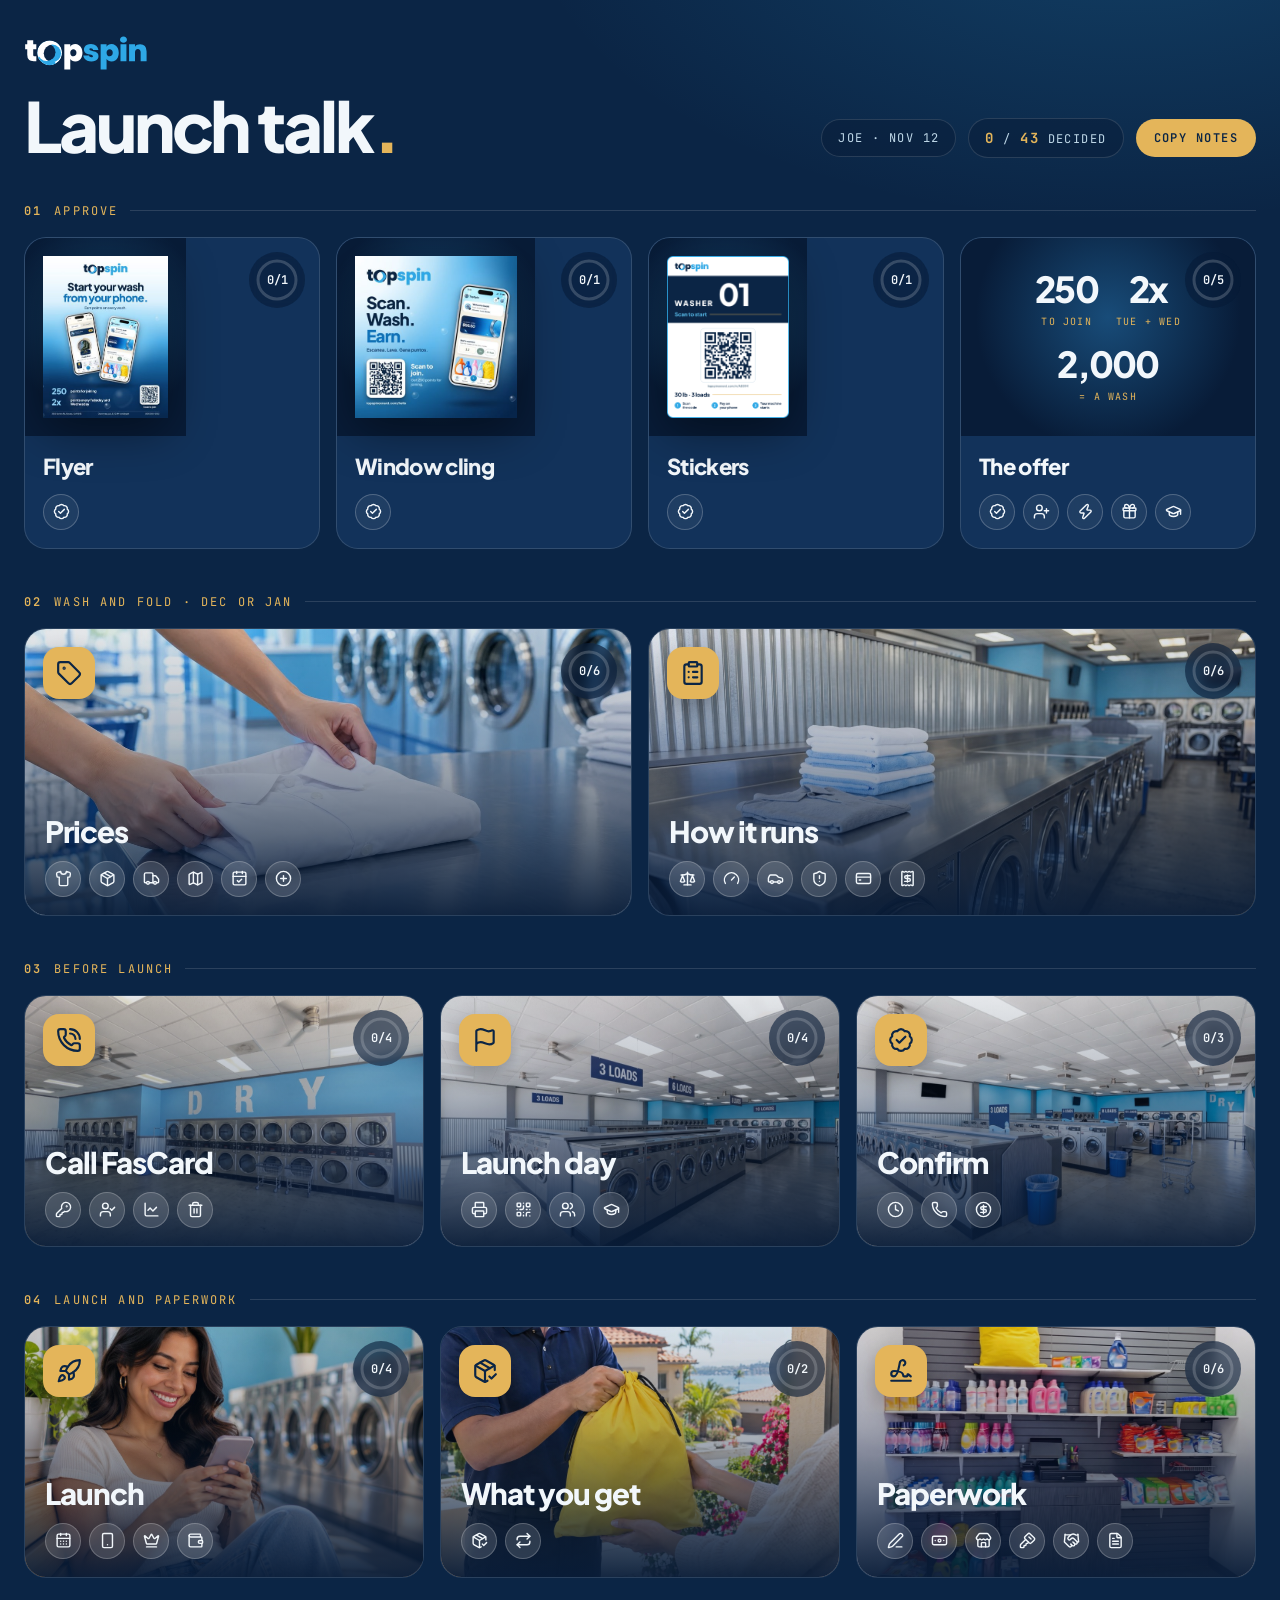
==== commit d87e0942: "Graphics: details back as good-to-know notes; notes in Copy notes" ====
--- a/index.html
+++ b/index.html
@@ -154,6 +154,8 @@
 .ri .ic{width:54px;height:54px;border-radius:16px;background:rgba(228,181,90,.18);color:var(--gold);display:flex;align-items:center;justify-content:center}
 .ri .ic svg{width:27px;height:27px}
 .spot .ri{opacity:.75}
+.ri .rl b:after{content:"Good to know";font-family:var(--mono);font-size:10px;font-weight:600;letter-spacing:.14em;text-transform:uppercase;color:var(--gold);margin-left:12px;vertical-align:3px}
+.ri{padding:12px 18px}.ri .ic{width:44px;height:44px;border-radius:13px}.ri .ic svg{width:22px;height:22px}.ri .rl b{font-size:18px}
 
 </style>
 </head>
@@ -162,10 +164,23 @@
   <path d="M14 2v5a1 1 0 0 0 1 1h5" />
   <circle cx="10" cy="12" r="2" />
   <path d="m20 17-1.296-1.296a2.41 2.41 0 0 0-3.408 0L9 22" /></symbol><symbol id="i-badge-check" viewBox="0 0 24 24" fill="none" stroke="currentColor" stroke-width="2" stroke-linecap="round" stroke-linejoin="round"><path d="M3.85 8.62a4 4 0 0 1 4.78-4.77 4 4 0 0 1 6.74 0 4 4 0 0 1 4.78 4.78 4 4 0 0 1 0 6.74 4 4 0 0 1-4.77 4.78 4 4 0 0 1-6.75 0 4 4 0 0 1-4.78-4.77 4 4 0 0 1 0-6.76Z" />
-  <path d="m16 9-5.5 5.5L8 12" /></symbol><symbol id="i-app-window" viewBox="0 0 24 24" fill="none" stroke="currentColor" stroke-width="2" stroke-linecap="round" stroke-linejoin="round"><rect x="2" y="4" width="20" height="16" rx="2" />
+  <path d="m16 9-5.5 5.5L8 12" /></symbol><symbol id="i-copy" viewBox="0 0 24 24" fill="none" stroke="currentColor" stroke-width="2" stroke-linecap="round" stroke-linejoin="round"><rect width="14" height="14" x="8" y="8" rx="2" ry="2" />
+  <path d="M4 16c-1.1 0-2-.9-2-2V4c0-1.1.9-2 2-2h10c1.1 0 2 .9 2 2" /></symbol><symbol id="i-map-pin" viewBox="0 0 24 24" fill="none" stroke="currentColor" stroke-width="2" stroke-linecap="round" stroke-linejoin="round"><path d="M20 10c0 4.993-5.539 10.193-7.399 11.799a1 1 0 0 1-1.202 0C9.539 20.193 4 14.993 4 10a8 8 0 0 1 16 0" />
+  <circle cx="12" cy="10" r="3" /></symbol><symbol id="i-languages" viewBox="0 0 24 24" fill="none" stroke="currentColor" stroke-width="2" stroke-linecap="round" stroke-linejoin="round"><path d="m5 8 6 6" />
+  <path d="m4 14 6-6 2-3" />
+  <path d="M2 5h12" />
+  <path d="M7 2h1" />
+  <path d="m22 22-5-10-5 10" />
+  <path d="M14 18h6" /></symbol><symbol id="i-printer" viewBox="0 0 24 24" fill="none" stroke="currentColor" stroke-width="2" stroke-linecap="round" stroke-linejoin="round"><path d="M6 18H4a2 2 0 0 1-2-2v-5a2 2 0 0 1 2-2h16a2 2 0 0 1 2 2v5a2 2 0 0 1-2 2h-2" />
+  <path d="M6 9V3a1 1 0 0 1 1-1h10a1 1 0 0 1 1 1v6" />
+  <rect x="6" y="14" width="12" height="8" rx="1" /></symbol><symbol id="i-app-window" viewBox="0 0 24 24" fill="none" stroke="currentColor" stroke-width="2" stroke-linecap="round" stroke-linejoin="round"><rect x="2" y="4" width="20" height="16" rx="2" />
   <path d="M10 4v4" />
   <path d="M2 8h20" />
-  <path d="M6 4v4" /></symbol><symbol id="i-qr-code" viewBox="0 0 24 24" fill="none" stroke="currentColor" stroke-width="2" stroke-linecap="round" stroke-linejoin="round"><rect width="5" height="5" x="3" y="3" rx="1" />
+  <path d="M6 4v4" /></symbol><symbol id="i-ruler" viewBox="0 0 24 24" fill="none" stroke="currentColor" stroke-width="2" stroke-linecap="round" stroke-linejoin="round"><path d="M21.3 15.3a2.4 2.4 0 0 1 0 3.4l-2.6 2.6a2.4 2.4 0 0 1-3.4 0L2.7 8.7a2.41 2.41 0 0 1 0-3.4l2.6-2.6a2.41 2.41 0 0 1 3.4 0Z" />
+  <path d="m14.5 12.5 2-2" />
+  <path d="m11.5 9.5 2-2" />
+  <path d="m8.5 6.5 2-2" />
+  <path d="m17.5 15.5 2-2" /></symbol><symbol id="i-qr-code" viewBox="0 0 24 24" fill="none" stroke="currentColor" stroke-width="2" stroke-linecap="round" stroke-linejoin="round"><rect width="5" height="5" x="3" y="3" rx="1" />
   <rect width="5" height="5" x="16" y="3" rx="1" />
   <rect width="5" height="5" x="3" y="16" rx="1" />
   <path d="M21 16h-3a2 2 0 0 0-2 2v3" />
@@ -176,7 +191,14 @@
   <path d="M12 16v.01" />
   <path d="M16 12h1" />
   <path d="M21 12v.01" />
-  <path d="M12 21v-1" /></symbol><symbol id="i-gift" viewBox="0 0 24 24" fill="none" stroke="currentColor" stroke-width="2" stroke-linecap="round" stroke-linejoin="round"><path d="M12 7v14" />
+  <path d="M12 21v-1" /></symbol><symbol id="i-hash" viewBox="0 0 24 24" fill="none" stroke="currentColor" stroke-width="2" stroke-linecap="round" stroke-linejoin="round"><line x1="4" x2="20" y1="9" y2="9" />
+  <line x1="4" x2="20" y1="15" y2="15" />
+  <line x1="10" x2="8" y1="3" y2="21" />
+  <line x1="16" x2="14" y1="3" y2="21" /></symbol><symbol id="i-tag" viewBox="0 0 24 24" fill="none" stroke="currentColor" stroke-width="2" stroke-linecap="round" stroke-linejoin="round"><path d="M12.586 2.586A2 2 0 0 0 11.172 2H4a2 2 0 0 0-2 2v7.172a2 2 0 0 0 .586 1.414l8.704 8.704a2.426 2.426 0 0 0 3.42 0l6.58-6.58a2.426 2.426 0 0 0 0-3.42z" />
+  <circle cx="7.5" cy="7.5" r=".5" fill="currentColor" /></symbol><symbol id="i-user-check" viewBox="0 0 24 24" fill="none" stroke="currentColor" stroke-width="2" stroke-linecap="round" stroke-linejoin="round"><path d="m16 11 2 2 4-4" />
+  <path d="M16 21v-2a4 4 0 0 0-4-4H6a4 4 0 0 0-4 4v2" />
+  <circle cx="9" cy="7" r="4" /></symbol><symbol id="i-link" viewBox="0 0 24 24" fill="none" stroke="currentColor" stroke-width="2" stroke-linecap="round" stroke-linejoin="round"><path d="M10 13a5 5 0 0 0 7.54.54l3-3a5 5 0 0 0-7.07-7.07l-1.72 1.71" />
+  <path d="M14 11a5 5 0 0 0-7.54-.54l-3 3a5 5 0 0 0 7.07 7.07l1.71-1.71" /></symbol><symbol id="i-gift" viewBox="0 0 24 24" fill="none" stroke="currentColor" stroke-width="2" stroke-linecap="round" stroke-linejoin="round"><path d="M12 7v14" />
   <path d="M20 11v8a2 2 0 0 1-2 2H6a2 2 0 0 1-2-2v-8" />
   <path d="M7.5 7a1 1 0 0 1 0-5A4.8 8 0 0 1 12 7a4.8 8 0 0 1 4.5-5 1 1 0 0 1 0 5" />
   <rect x="3" y="7" width="18" height="4" rx="1" /></symbol><symbol id="i-user-plus" viewBox="0 0 24 24" fill="none" stroke="currentColor" stroke-width="2" stroke-linecap="round" stroke-linejoin="round"><path d="M16 21v-2a4 4 0 0 0-4-4H6a4 4 0 0 0-4 4v2" />
@@ -184,8 +206,7 @@
   <line x1="19" x2="19" y1="8" y2="14" />
   <line x1="22" x2="16" y1="11" y2="11" /></symbol><symbol id="i-zap" viewBox="0 0 24 24" fill="none" stroke="currentColor" stroke-width="2" stroke-linecap="round" stroke-linejoin="round"><path d="M15.914 4a1.5 1.5 0 00-2.474-1.561l-9 9A1.5 1.5 0 005.5 14h4.002a.5.5 0 01.471.666L8.086 20a1.5 1.5 0 002.475 1.56l9-9A1.5 1.5 0 0018.5 10h-3.997a.5.5 0 01-.472-.667z" /></symbol><symbol id="i-graduation-cap" viewBox="0 0 24 24" fill="none" stroke="currentColor" stroke-width="2" stroke-linecap="round" stroke-linejoin="round"><path d="M21.42 10.922a1 1 0 0 0-.019-1.838L12.83 5.18a2 2 0 0 0-1.66 0L2.6 9.08a1 1 0 0 0 0 1.832l8.57 3.908a2 2 0 0 0 1.66 0z" />
   <path d="M22 10v6" />
-  <path d="M6 12.5V16a6 3 0 0 0 12 0v-3.5" /></symbol><symbol id="i-tag" viewBox="0 0 24 24" fill="none" stroke="currentColor" stroke-width="2" stroke-linecap="round" stroke-linejoin="round"><path d="M12.586 2.586A2 2 0 0 0 11.172 2H4a2 2 0 0 0-2 2v7.172a2 2 0 0 0 .586 1.414l8.704 8.704a2.426 2.426 0 0 0 3.42 0l6.58-6.58a2.426 2.426 0 0 0 0-3.42z" />
-  <circle cx="7.5" cy="7.5" r=".5" fill="currentColor" /></symbol><symbol id="i-shirt" viewBox="0 0 24 24" fill="none" stroke="currentColor" stroke-width="2" stroke-linecap="round" stroke-linejoin="round"><path d="M20.38 3.46 16 2a4 4 0 0 1-8 0L3.62 3.46a2 2 0 0 0-1.34 2.23l.58 3.47a1 1 0 0 0 .99.84H6v10c0 1.1.9 2 2 2h8a2 2 0 0 0 2-2V10h2.15a1 1 0 0 0 .99-.84l.58-3.47a2 2 0 0 0-1.34-2.23z" /></symbol><symbol id="i-package" viewBox="0 0 24 24" fill="none" stroke="currentColor" stroke-width="2" stroke-linecap="round" stroke-linejoin="round"><path d="M11 21.73a2 2 0 0 0 2 0l7-4A2 2 0 0 0 21 16V8a2 2 0 0 0-1-1.73l-7-4a2 2 0 0 0-2 0l-7 4A2 2 0 0 0 3 8v8a2 2 0 0 0 1 1.73z" />
+  <path d="M6 12.5V16a6 3 0 0 0 12 0v-3.5" /></symbol><symbol id="i-shirt" viewBox="0 0 24 24" fill="none" stroke="currentColor" stroke-width="2" stroke-linecap="round" stroke-linejoin="round"><path d="M20.38 3.46 16 2a4 4 0 0 1-8 0L3.62 3.46a2 2 0 0 0-1.34 2.23l.58 3.47a1 1 0 0 0 .99.84H6v10c0 1.1.9 2 2 2h8a2 2 0 0 0 2-2V10h2.15a1 1 0 0 0 .99-.84l.58-3.47a2 2 0 0 0-1.34-2.23z" /></symbol><symbol id="i-package" viewBox="0 0 24 24" fill="none" stroke="currentColor" stroke-width="2" stroke-linecap="round" stroke-linejoin="round"><path d="M11 21.73a2 2 0 0 0 2 0l7-4A2 2 0 0 0 21 16V8a2 2 0 0 0-1-1.73l-7-4a2 2 0 0 0-2 0l-7 4A2 2 0 0 0 3 8v8a2 2 0 0 0 1 1.73z" />
   <path d="M12 22V12" />
   <polyline points="3.29 7 12 12 20.71 7" />
   <path d="m7.5 4.27 9 5.15" /></symbol><symbol id="i-truck" viewBox="0 0 24 24" fill="none" stroke="currentColor" stroke-width="2" stroke-linecap="round" stroke-linejoin="round"><path d="M14 18V6a2 2 0 0 0-2-2H4a2 2 0 0 0-2 2v11a1 1 0 0 0 1 1h2" />
@@ -227,16 +248,12 @@
   <path d="M4 3a1 1 0 0 1 1-1 1.3 1.3 0 0 1 .7.2l.933.6a1.3 1.3 0 0 0 1.4 0l.934-.6a1.3 1.3 0 0 1 1.4 0l.933.6a1.3 1.3 0 0 0 1.4 0l.933-.6a1.3 1.3 0 0 1 1.4 0l.934.6a1.3 1.3 0 0 0 1.4 0l.933-.6A1.3 1.3 0 0 1 19 2a1 1 0 0 1 1 1v18a1 1 0 0 1-1 1 1.3 1.3 0 0 1-.7-.2l-.933-.6a1.3 1.3 0 0 0-1.4 0l-.934.6a1.3 1.3 0 0 1-1.4 0l-.933-.6a1.3 1.3 0 0 0-1.4 0l-.933.6a1.3 1.3 0 0 1-1.4 0l-.934-.6a1.3 1.3 0 0 0-1.4 0l-.933.6a1.3 1.3 0 0 1-.7.2 1 1 0 0 1-1-1z" /></symbol><symbol id="i-phone-call" viewBox="0 0 24 24" fill="none" stroke="currentColor" stroke-width="2" stroke-linecap="round" stroke-linejoin="round"><path d="M13 2a9 9 0 0 1 9 9" />
   <path d="M13 6a5 5 0 0 1 5 5" />
   <path d="M13.832 16.568a1 1 0 0 0 1.213-.303l.355-.465A2 2 0 0 1 17 15h3a2 2 0 0 1 2 2v3a2 2 0 0 1-2 2A18 18 0 0 1 2 4a2 2 0 0 1 2-2h3a2 2 0 0 1 2 2v3a2 2 0 0 1-.8 1.6l-.468.351a1 1 0 0 0-.292 1.233 14 14 0 0 0 6.392 6.384" /></symbol><symbol id="i-key-round" viewBox="0 0 24 24" fill="none" stroke="currentColor" stroke-width="2" stroke-linecap="round" stroke-linejoin="round"><path d="M2.586 17.414A2 2 0 0 0 2 18.828V21a1 1 0 0 0 1 1h3a1 1 0 0 0 1-1v-1a1 1 0 0 1 1-1h1a1 1 0 0 0 1-1v-1a1 1 0 0 1 1-1h.172a2 2 0 0 0 1.414-.586l.814-.814a6.5 6.5 0 1 0-4-4z" />
-  <circle cx="16.5" cy="7.5" r=".5" fill="currentColor" /></symbol><symbol id="i-user-check" viewBox="0 0 24 24" fill="none" stroke="currentColor" stroke-width="2" stroke-linecap="round" stroke-linejoin="round"><path d="m16 11 2 2 4-4" />
-  <path d="M16 21v-2a4 4 0 0 0-4-4H6a4 4 0 0 0-4 4v2" />
-  <circle cx="9" cy="7" r="4" /></symbol><symbol id="i-chart-line" viewBox="0 0 24 24" fill="none" stroke="currentColor" stroke-width="2" stroke-linecap="round" stroke-linejoin="round"><path d="M3 3v16a2 2 0 0 0 2 2h16" />
+  <circle cx="16.5" cy="7.5" r=".5" fill="currentColor" /></symbol><symbol id="i-chart-line" viewBox="0 0 24 24" fill="none" stroke="currentColor" stroke-width="2" stroke-linecap="round" stroke-linejoin="round"><path d="M3 3v16a2 2 0 0 0 2 2h16" />
   <path d="m19 9-5 5-4-4-3 3" /></symbol><symbol id="i-trash-2" viewBox="0 0 24 24" fill="none" stroke="currentColor" stroke-width="2" stroke-linecap="round" stroke-linejoin="round"><path d="M10 11v6" />
   <path d="M14 11v6" />
   <path d="M19 6v14a2 2 0 0 1-2 2H7a2 2 0 0 1-2-2V6" />
   <path d="M3 6h18" />
-  <path d="M8 6V4a2 2 0 0 1 2-2h4a2 2 0 0 1 2 2v2" /></symbol><symbol id="i-flag" viewBox="0 0 24 24" fill="none" stroke="currentColor" stroke-width="2" stroke-linecap="round" stroke-linejoin="round"><path d="M4 22V4a1 1 0 0 1 .4-.8A6 6 0 0 1 8 2c3 0 5 2 7.333 2q2 0 3.067-.8A1 1 0 0 1 20 4v10a1 1 0 0 1-.4.8A6 6 0 0 1 16 16c-3 0-5-2-8-2a6 6 0 0 0-4 1.528" /></symbol><symbol id="i-printer" viewBox="0 0 24 24" fill="none" stroke="currentColor" stroke-width="2" stroke-linecap="round" stroke-linejoin="round"><path d="M6 18H4a2 2 0 0 1-2-2v-5a2 2 0 0 1 2-2h16a2 2 0 0 1 2 2v5a2 2 0 0 1-2 2h-2" />
-  <path d="M6 9V3a1 1 0 0 1 1-1h10a1 1 0 0 1 1 1v6" />
-  <rect x="6" y="14" width="12" height="8" rx="1" /></symbol><symbol id="i-users" viewBox="0 0 24 24" fill="none" stroke="currentColor" stroke-width="2" stroke-linecap="round" stroke-linejoin="round"><path d="M16 21v-2a4 4 0 0 0-4-4H6a4 4 0 0 0-4 4v2" />
+  <path d="M8 6V4a2 2 0 0 1 2-2h4a2 2 0 0 1 2 2v2" /></symbol><symbol id="i-flag" viewBox="0 0 24 24" fill="none" stroke="currentColor" stroke-width="2" stroke-linecap="round" stroke-linejoin="round"><path d="M4 22V4a1 1 0 0 1 .4-.8A6 6 0 0 1 8 2c3 0 5 2 7.333 2q2 0 3.067-.8A1 1 0 0 1 20 4v10a1 1 0 0 1-.4.8A6 6 0 0 1 16 16c-3 0-5-2-8-2a6 6 0 0 0-4 1.528" /></symbol><symbol id="i-users" viewBox="0 0 24 24" fill="none" stroke="currentColor" stroke-width="2" stroke-linecap="round" stroke-linejoin="round"><path d="M16 21v-2a4 4 0 0 0-4-4H6a4 4 0 0 0-4 4v2" />
   <path d="M16 3.128a4 4 0 0 1 0 7.744" />
   <path d="M22 21v-2a4 4 0 0 0-3-3.87" />
   <circle cx="9" cy="7" r="4" /></symbol><symbol id="i-clock" viewBox="0 0 24 24" fill="none" stroke="currentColor" stroke-width="2" stroke-linecap="round" stroke-linejoin="round"><circle cx="12" cy="12" r="10" />
@@ -315,9 +332,9 @@
 <section><p class="sk"><span>04</span>Launch and paperwork</p><div class="tiles n3"><button type="button" class="tile" data-t="9" style="animation-delay:0.45s"><img class="bg" src="img/t/app.jpg" alt=""><span class="tic"><svg aria-hidden="true"><use href="#i-rocket"/></svg></span><span class="ring"><svg viewBox="0 0 44 44"><circle cx="22" cy="22" r="19"/><circle class="rf" cx="22" cy="22" r="19"/></svg><b>0/4</b></span><span class="tb"><span class="tt">Launch</span><span class="chips"><span data-c="l-date"><svg aria-hidden="true"><use href="#i-calendar-days"/></svg></span><span data-c="l-day1"><svg aria-hidden="true"><use href="#i-smartphone"/></svg></span><span data-c="l-plus"><svg aria-hidden="true"><use href="#i-crown"/></svg></span><span data-c="l-cash"><svg aria-hidden="true"><use href="#i-wallet"/></svg></span></span></span></button><button type="button" class="tile" data-t="10" style="animation-delay:0.50s"><img class="bg" src="img/t/pickup.jpg" alt=""><span class="tic"><svg aria-hidden="true"><use href="#i-package-check"/></svg></span><span class="ring"><svg viewBox="0 0 44 44"><circle cx="22" cy="22" r="19"/><circle class="rf" cx="22" cy="22" r="19"/></svg><b>0/2</b></span><span class="tb"><span class="tt">What you get</span><span class="chips"><span data-c="p-setup-inc"><svg aria-hidden="true"><use href="#i-package-check"/></svg></span><span data-c="p-month-inc"><svg aria-hidden="true"><use href="#i-repeat"/></svg></span></span></span></button><button type="button" class="tile" data-t="11" style="animation-delay:0.55s"><img class="bg" src="img/t/counter.jpg" alt=""><span class="tic"><svg aria-hidden="true"><use href="#i-signature"/></svg></span><span class="ring"><svg viewBox="0 0 44 44"><circle cx="22" cy="22" r="19"/><circle class="rf" cx="22" cy="22" r="19"/></svg><b>0/6</b></span><span class="tb"><span class="tt">Paperwork</span><span class="chips"><span data-c="p-agree"><svg aria-hidden="true"><use href="#i-pen-line"/></svg></span><span data-c="p-pay"><svg aria-hidden="true"><use href="#i-banknote"/></svg></span><span data-c="p-next"><svg aria-hidden="true"><use href="#i-store"/></svg></span><span data-c="p-own"><svg aria-hidden="true"><use href="#i-key-square"/></svg></span><span data-c="p-jv"><svg aria-hidden="true"><use href="#i-handshake"/></svg></span><span data-c="p-legal"><svg aria-hidden="true"><use href="#i-file-text"/></svg></span></span></span></button></div></section>
 </div>
 <div class="fx" id="fx" hidden role="dialog" aria-modal="true" aria-label="Topic"><button class="x" id="fxx" type="button" aria-label="Close"><svg aria-hidden="true"><use href="#i-x"/></svg></button>
-<div class="panel" data-p="0"><div class="fart art"><button type="button" class="zoom" data-zoom="flyer.jpg" aria-label="Open Flyer full size"><img src="img/flyer.jpg" alt="Flyer"><span class="zi"><svg aria-hidden="true"><use href="#i-maximize-2"/></svg></span></button><div class="fh"><span class="tic"><svg aria-hidden="true"><use href="#i-file-image"/></svg></span><h2>Flyer<span class="dot">.</span></h2><p class="fp"></p></div></div><div class="fbody"><div class="rows2"><div class="r" data-id="flyer" data-t="Design" style="animation-delay:0.12s"><i class="ic"><svg aria-hidden="true"><use href="#i-badge-check"/></svg></i><div class="rl"><b>Design</b><span>8.5 x 11, ready to print</span></div><div class="rc"><button type="button" data-v="yes">Yes</button><button type="button" data-v="no">No</button><button type="button" class="nb" aria-label="Note for Design">Note</button></div><textarea class="rn" rows="2" placeholder="Note"></textarea></div></div><div class="fbar"><button type="button" class="fn" data-go="11"><svg aria-hidden="true"><use href="#i-chevron-left"/></svg><span>Paperwork</span></button><div class="fdots"><button type="button" data-go="0" class="on" aria-label="Flyer"></button><button type="button" data-go="1" class="" aria-label="Window cling"></button><button type="button" data-go="2" class="" aria-label="Stickers"></button><button type="button" data-go="3" class="" aria-label="The offer"></button><button type="button" data-go="4" class="" aria-label="Prices"></button><button type="button" data-go="5" class="" aria-label="How it runs"></button><button type="button" data-go="6" class="" aria-label="Call FasCard"></button><button type="button" data-go="7" class="" aria-label="Launch day"></button><button type="button" data-go="8" class="" aria-label="Confirm"></button><button type="button" data-go="9" class="" aria-label="Launch"></button><button type="button" data-go="10" class="" aria-label="What you get"></button><button type="button" data-go="11" class="" aria-label="Paperwork"></button></div><button type="button" class="fn" data-go="1"><span>Window cling</span><svg aria-hidden="true"><use href="#i-chevron-right"/></svg></button></div></div></div>
-<div class="panel" data-p="1"><div class="fart art"><button type="button" class="zoom" data-zoom="door.jpg" aria-label="Open Window cling full size"><img src="img/door.jpg" alt="Window cling"><span class="zi"><svg aria-hidden="true"><use href="#i-maximize-2"/></svg></span></button><div class="fh"><span class="tic"><svg aria-hidden="true"><use href="#i-app-window"/></svg></span><h2>Window cling<span class="dot">.</span></h2><p class="fp"></p></div></div><div class="fbody"><div class="rows2"><div class="r" data-id="door" data-t="Design" style="animation-delay:0.12s"><i class="ic"><svg aria-hidden="true"><use href="#i-badge-check"/></svg></i><div class="rl"><b>Design</b><span>12 x 12 static cling for the window</span></div><div class="rc"><button type="button" data-v="yes">Yes</button><button type="button" data-v="no">No</button><button type="button" class="nb" aria-label="Note for Design">Note</button></div><textarea class="rn" rows="2" placeholder="Note"></textarea></div></div><div class="fbar"><button type="button" class="fn" data-go="0"><svg aria-hidden="true"><use href="#i-chevron-left"/></svg><span>Flyer</span></button><div class="fdots"><button type="button" data-go="0" class="" aria-label="Flyer"></button><button type="button" data-go="1" class="on" aria-label="Window cling"></button><button type="button" data-go="2" class="" aria-label="Stickers"></button><button type="button" data-go="3" class="" aria-label="The offer"></button><button type="button" data-go="4" class="" aria-label="Prices"></button><button type="button" data-go="5" class="" aria-label="How it runs"></button><button type="button" data-go="6" class="" aria-label="Call FasCard"></button><button type="button" data-go="7" class="" aria-label="Launch day"></button><button type="button" data-go="8" class="" aria-label="Confirm"></button><button type="button" data-go="9" class="" aria-label="Launch"></button><button type="button" data-go="10" class="" aria-label="What you get"></button><button type="button" data-go="11" class="" aria-label="Paperwork"></button></div><button type="button" class="fn" data-go="2"><span>Stickers</span><svg aria-hidden="true"><use href="#i-chevron-right"/></svg></button></div></div></div>
-<div class="panel" data-p="2"><div class="fart art"><button type="button" class="zoom" data-zoom="sticker.png" aria-label="Open Stickers full size"><img src="img/sticker.png" alt="Stickers"><span class="zi"><svg aria-hidden="true"><use href="#i-maximize-2"/></svg></span></button><div class="fh"><span class="tic"><svg aria-hidden="true"><use href="#i-qr-code"/></svg></span><h2>Stickers<span class="dot">.</span></h2><p class="fp"></p></div></div><div class="fbody"><div class="rows2"><div class="r" data-id="stickers" data-t="Design" style="animation-delay:0.12s"><i class="ic"><svg aria-hidden="true"><use href="#i-badge-check"/></svg></i><div class="rl"><b>Design</b><span>3 x 4 waterproof vinyl, one per machine</span></div><div class="rc"><button type="button" data-v="yes">Yes</button><button type="button" data-v="no">No</button><button type="button" class="nb" aria-label="Note for Design">Note</button></div><textarea class="rn" rows="2" placeholder="Note"></textarea></div></div><div class="fbar"><button type="button" class="fn" data-go="1"><svg aria-hidden="true"><use href="#i-chevron-left"/></svg><span>Window cling</span></button><div class="fdots"><button type="button" data-go="0" class="" aria-label="Flyer"></button><button type="button" data-go="1" class="" aria-label="Window cling"></button><button type="button" data-go="2" class="on" aria-label="Stickers"></button><button type="button" data-go="3" class="" aria-label="The offer"></button><button type="button" data-go="4" class="" aria-label="Prices"></button><button type="button" data-go="5" class="" aria-label="How it runs"></button><button type="button" data-go="6" class="" aria-label="Call FasCard"></button><button type="button" data-go="7" class="" aria-label="Launch day"></button><button type="button" data-go="8" class="" aria-label="Confirm"></button><button type="button" data-go="9" class="" aria-label="Launch"></button><button type="button" data-go="10" class="" aria-label="What you get"></button><button type="button" data-go="11" class="" aria-label="Paperwork"></button></div><button type="button" class="fn" data-go="3"><span>The offer</span><svg aria-hidden="true"><use href="#i-chevron-right"/></svg></button></div></div></div>
+<div class="panel" data-p="0"><div class="fart art"><button type="button" class="zoom" data-zoom="flyer.jpg" aria-label="Open Flyer full size"><img src="img/flyer.jpg" alt="Flyer"><span class="zi"><svg aria-hidden="true"><use href="#i-maximize-2"/></svg></span></button><div class="fh"><span class="tic"><svg aria-hidden="true"><use href="#i-file-image"/></svg></span><h2>Flyer<span class="dot">.</span></h2><p class="fp"></p></div></div><div class="fbody"><div class="rows2"><div class="r" data-id="flyer" data-t="Design" style="animation-delay:0.12s"><i class="ic"><svg aria-hidden="true"><use href="#i-badge-check"/></svg></i><div class="rl"><b>Design</b><span>8.5 x 11, ready to print</span></div><div class="rc"><button type="button" data-v="yes">Yes</button><button type="button" data-v="no">No</button><button type="button" class="nb" aria-label="Note for Design">Note</button></div><textarea class="rn" rows="2" placeholder="Note"></textarea></div><div class="ri" style="animation-delay:0.18s"><i class="ic"><svg aria-hidden="true"><use href="#i-copy"/></svg></i><div class="rl"><b>How many</b><span><button type="button" class="num" data-k="fl_qty" data-ty="i" data-df="" data-s="50" data-b="250"></button> printed, your call</span></div></div><div class="ri" style="animation-delay:0.24s"><i class="ic"><svg aria-hidden="true"><use href="#i-map-pin"/></svg></i><div class="rl"><b>Where they go</b><span>Counter, window, college visit</span></div></div><div class="ri" style="animation-delay:0.30s"><i class="ic"><svg aria-hidden="true"><use href="#i-languages"/></svg></i><div class="rl"><b>Spanish</b><span>Version on file, ready to print</span></div></div><div class="ri" style="animation-delay:0.36s"><i class="ic"><svg aria-hidden="true"><use href="#i-printer"/></svg></i><div class="rl"><b>Print file</b><span>PDF, print-ready with bleed, sent with the pack</span></div></div></div><div class="fbar"><button type="button" class="fn" data-go="11"><svg aria-hidden="true"><use href="#i-chevron-left"/></svg><span>Paperwork</span></button><div class="fdots"><button type="button" data-go="0" class="on" aria-label="Flyer"></button><button type="button" data-go="1" class="" aria-label="Window cling"></button><button type="button" data-go="2" class="" aria-label="Stickers"></button><button type="button" data-go="3" class="" aria-label="The offer"></button><button type="button" data-go="4" class="" aria-label="Prices"></button><button type="button" data-go="5" class="" aria-label="How it runs"></button><button type="button" data-go="6" class="" aria-label="Call FasCard"></button><button type="button" data-go="7" class="" aria-label="Launch day"></button><button type="button" data-go="8" class="" aria-label="Confirm"></button><button type="button" data-go="9" class="" aria-label="Launch"></button><button type="button" data-go="10" class="" aria-label="What you get"></button><button type="button" data-go="11" class="" aria-label="Paperwork"></button></div><button type="button" class="fn" data-go="1"><span>Window cling</span><svg aria-hidden="true"><use href="#i-chevron-right"/></svg></button></div></div></div>
+<div class="panel" data-p="1"><div class="fart art"><button type="button" class="zoom" data-zoom="door.jpg" aria-label="Open Window cling full size"><img src="img/door.jpg" alt="Window cling"><span class="zi"><svg aria-hidden="true"><use href="#i-maximize-2"/></svg></span></button><div class="fh"><span class="tic"><svg aria-hidden="true"><use href="#i-app-window"/></svg></span><h2>Window cling<span class="dot">.</span></h2><p class="fp"></p></div></div><div class="fbody"><div class="rows2"><div class="r" data-id="door" data-t="Design" style="animation-delay:0.12s"><i class="ic"><svg aria-hidden="true"><use href="#i-badge-check"/></svg></i><div class="rl"><b>Design</b><span>Static cling for the window, no glue</span></div><div class="rc"><button type="button" data-v="yes">Yes</button><button type="button" data-v="no">No</button><button type="button" class="nb" aria-label="Note for Design">Note</button></div><textarea class="rn" rows="2" placeholder="Note"></textarea></div><div class="ri" style="animation-delay:0.18s"><i class="ic"><svg aria-hidden="true"><use href="#i-ruler"/></svg></i><div class="rl"><b>Size</b><span><button type="button" class="num" data-k="dc_w" data-ty="i" data-df="12" data-s="1" data-b="4"></button> x <button type="button" class="num" data-k="dc_h" data-ty="i" data-df="12" data-s="1" data-b="4"></button> inches, also works at 8 x 8 or 6 x 6</span></div></div><div class="ri" style="animation-delay:0.24s"><i class="ic"><svg aria-hidden="true"><use href="#i-app-window"/></svg></i><div class="rl"><b>Which window</b><span>Inside or outside the glass</span></div></div><div class="ri" style="animation-delay:0.30s"><i class="ic"><svg aria-hidden="true"><use href="#i-copy"/></svg></i><div class="rl"><b>How many</b><span><button type="button" class="num" data-k="dc_qty" data-ty="i" data-df="2" data-s="1" data-b="10"></button></span></div></div></div><div class="fbar"><button type="button" class="fn" data-go="0"><svg aria-hidden="true"><use href="#i-chevron-left"/></svg><span>Flyer</span></button><div class="fdots"><button type="button" data-go="0" class="" aria-label="Flyer"></button><button type="button" data-go="1" class="on" aria-label="Window cling"></button><button type="button" data-go="2" class="" aria-label="Stickers"></button><button type="button" data-go="3" class="" aria-label="The offer"></button><button type="button" data-go="4" class="" aria-label="Prices"></button><button type="button" data-go="5" class="" aria-label="How it runs"></button><button type="button" data-go="6" class="" aria-label="Call FasCard"></button><button type="button" data-go="7" class="" aria-label="Launch day"></button><button type="button" data-go="8" class="" aria-label="Confirm"></button><button type="button" data-go="9" class="" aria-label="Launch"></button><button type="button" data-go="10" class="" aria-label="What you get"></button><button type="button" data-go="11" class="" aria-label="Paperwork"></button></div><button type="button" class="fn" data-go="2"><span>Stickers</span><svg aria-hidden="true"><use href="#i-chevron-right"/></svg></button></div></div></div>
+<div class="panel" data-p="2"><div class="fart art"><button type="button" class="zoom" data-zoom="sticker.png" aria-label="Open Stickers full size"><img src="img/sticker.png" alt="Stickers"><span class="zi"><svg aria-hidden="true"><use href="#i-maximize-2"/></svg></span></button><div class="fh"><span class="tic"><svg aria-hidden="true"><use href="#i-qr-code"/></svg></span><h2>Stickers<span class="dot">.</span></h2><p class="fp"></p></div></div><div class="fbody"><div class="rows2"><div class="r" data-id="stickers" data-t="Design" style="animation-delay:0.12s"><i class="ic"><svg aria-hidden="true"><use href="#i-badge-check"/></svg></i><div class="rl"><b>Design</b><span>3 x 4 waterproof vinyl, full-color logo</span></div><div class="rc"><button type="button" data-v="yes">Yes</button><button type="button" data-v="no">No</button><button type="button" class="nb" aria-label="Note for Design">Note</button></div><textarea class="rn" rows="2" placeholder="Note"></textarea></div><div class="ri" style="animation-delay:0.18s"><i class="ic"><svg aria-hidden="true"><use href="#i-hash"/></svg></i><div class="rl"><b>How many</b><span><button type="button" class="num" data-k="st_count" data-ty="i" data-df="112" data-s="1" data-b="10"></button> machines, one each. Skip dryers 959 and 960</span></div></div><div class="ri" style="animation-delay:0.24s"><i class="ic"><svg aria-hidden="true"><use href="#i-tag"/></svg></i><div class="rl"><b>Print cost</b><span>About <button type="button" class="num" data-k="st_cost" data-ty="m" data-df="1.50" data-s="0.25" data-b="1"></button> each at a print shop, a few days</span></div></div><div class="ri" style="animation-delay:0.30s"><i class="ic"><svg aria-hidden="true"><use href="#i-user-check"/></svg></i><div class="rl"><b>Who puts them up</b><span>Staff, then we scan every one to check it opens the right machine</span></div></div><div class="ri" style="animation-delay:0.36s"><i class="ic"><svg aria-hidden="true"><use href="#i-link"/></svg></i><div class="rl"><b>The address</b><span>Every sticker opens topspinoxnard.com. Keep the domain renewed</span></div></div></div><div class="fbar"><button type="button" class="fn" data-go="1"><svg aria-hidden="true"><use href="#i-chevron-left"/></svg><span>Window cling</span></button><div class="fdots"><button type="button" data-go="0" class="" aria-label="Flyer"></button><button type="button" data-go="1" class="" aria-label="Window cling"></button><button type="button" data-go="2" class="on" aria-label="Stickers"></button><button type="button" data-go="3" class="" aria-label="The offer"></button><button type="button" data-go="4" class="" aria-label="Prices"></button><button type="button" data-go="5" class="" aria-label="How it runs"></button><button type="button" data-go="6" class="" aria-label="Call FasCard"></button><button type="button" data-go="7" class="" aria-label="Launch day"></button><button type="button" data-go="8" class="" aria-label="Confirm"></button><button type="button" data-go="9" class="" aria-label="Launch"></button><button type="button" data-go="10" class="" aria-label="What you get"></button><button type="button" data-go="11" class="" aria-label="Paperwork"></button></div><button type="button" class="fn" data-go="3"><span>The offer</span><svg aria-hidden="true"><use href="#i-chevron-right"/></svg></button></div></div></div>
 <div class="panel" data-p="3"><div class="fart offer"><div class="bigs"><div><b data-live="of_join">250</b><span>to join</span></div><div><b data-live="of_x" data-suf="x">2x</b><span>Tue + Wed</span></div><div><b data-live="of_reward">2,000</b><span>= a wash</span></div></div><div class="fh"><span class="tic"><svg aria-hidden="true"><use href="#i-gift"/></svg></span><h2>The offer<span class="dot">.</span></h2><p class="fp"></p></div></div><div class="fbody"><div class="rows2"><div class="r" data-id="offer" data-t="The offer" style="animation-delay:0.12s"><i class="ic"><svg aria-hidden="true"><use href="#i-badge-check"/></svg></i><div class="rl"><b>The offer</b><span>Points that bring them back</span></div><div class="rc"><button type="button" data-v="yes">Yes</button><button type="button" data-v="no">No</button><button type="button" class="nb" aria-label="Note for The offer">Note</button></div><textarea class="rn" rows="2" placeholder="Note"></textarea></div><div class="r" data-id="of-join" data-t="Join" style="animation-delay:0.18s"><i class="ic"><svg aria-hidden="true"><use href="#i-user-plus"/></svg></i><div class="rl"><b>Join</b><span><button type="button" class="num" data-k="of_join" data-ty="i" data-df="250" data-s="50" data-b="250"></button> points</span></div><div class="rc"><button type="button" data-v="yes">Yes</button><button type="button" data-v="no">No</button><button type="button" class="nb" aria-label="Note for Join">Note</button></div><textarea class="rn" rows="2" placeholder="Note"></textarea></div><div class="r" data-id="of-double" data-t="Double points" style="animation-delay:0.24s"><i class="ic"><svg aria-hidden="true"><use href="#i-zap"/></svg></i><div class="rl"><b>Double points</b><span><button type="button" class="num" data-k="of_x" data-ty="i" data-df="2" data-s="1" data-b="10"></button>x every Tue and Wed</span></div><div class="rc"><button type="button" data-v="yes">Yes</button><button type="button" data-v="no">No</button><button type="button" class="nb" aria-label="Note for Double points">Note</button></div><textarea class="rn" rows="2" placeholder="Note"></textarea></div><div class="r" data-id="of-reward" data-t="Reward" style="animation-delay:0.30s"><i class="ic"><svg aria-hidden="true"><use href="#i-gift"/></svg></i><div class="rl"><b>Reward</b><span><button type="button" class="num" data-k="of_reward" data-ty="i" data-df="2000" data-s="100" data-b="500"></button> points = a wash on us</span></div><div class="rc"><button type="button" data-v="yes">Yes</button><button type="button" data-v="no">No</button><button type="button" class="nb" aria-label="Note for Reward">Note</button></div><textarea class="rn" rows="2" placeholder="Note"></textarea></div><div class="r" data-id="of-student" data-t="College deal" style="animation-delay:0.36s"><i class="ic"><svg aria-hidden="true"><use href="#i-graduation-cap"/></svg></i><div class="rl"><b>College deal</b><span><button type="button" class="num" data-k="of_student" data-ty="i" data-df="" data-s="50" data-b="250"></button> bonus points</span></div><div class="rc"><button type="button" data-v="yes">Yes</button><button type="button" data-v="no">No</button><button type="button" class="nb" aria-label="Note for College deal">Note</button></div><textarea class="rn" rows="2" placeholder="Note"></textarea></div></div><div class="fbar"><button type="button" class="fn" data-go="2"><svg aria-hidden="true"><use href="#i-chevron-left"/></svg><span>Stickers</span></button><div class="fdots"><button type="button" data-go="0" class="" aria-label="Flyer"></button><button type="button" data-go="1" class="" aria-label="Window cling"></button><button type="button" data-go="2" class="" aria-label="Stickers"></button><button type="button" data-go="3" class="on" aria-label="The offer"></button><button type="button" data-go="4" class="" aria-label="Prices"></button><button type="button" data-go="5" class="" aria-label="How it runs"></button><button type="button" data-go="6" class="" aria-label="Call FasCard"></button><button type="button" data-go="7" class="" aria-label="Launch day"></button><button type="button" data-go="8" class="" aria-label="Confirm"></button><button type="button" data-go="9" class="" aria-label="Launch"></button><button type="button" data-go="10" class="" aria-label="What you get"></button><button type="button" data-go="11" class="" aria-label="Paperwork"></button></div><button type="button" class="fn" data-go="4"><span>Prices</span><svg aria-hidden="true"><use href="#i-chevron-right"/></svg></button></div></div></div>
 <div class="panel" data-p="4"><div class="fart photo"><img src="img/t/wash.jpg" alt=""><div class="fh"><span class="tic"><svg aria-hidden="true"><use href="#i-tag"/></svg></span><h2>Prices<span class="dot">.</span></h2><p class="fp"></p></div></div><div class="fbody"><div class="rows2"><div class="r" data-id="wf-drop" data-t="Drop-off" style="animation-delay:0.12s"><i class="ic"><svg aria-hidden="true"><use href="#i-shirt"/></svg></i><div class="rl"><b>Drop-off</b><span><button type="button" class="num" data-k="wf_drop" data-ty="m" data-df="1.75" data-s="0.25" data-b="1"></button> a pound, <button type="button" class="num" data-k="wf_drop_min" data-ty="i" data-df="10" data-s="1" data-b="10"></button> lb min</span></div><div class="rc"><button type="button" data-v="yes">Yes</button><button type="button" data-v="no">No</button><button type="button" class="nb" aria-label="Note for Drop-off">Note</button></div><textarea class="rn" rows="2" placeholder="Note"></textarea></div><div class="r" data-id="wf-pick" data-t="Pickup" style="animation-delay:0.18s"><i class="ic"><svg aria-hidden="true"><use href="#i-package"/></svg></i><div class="rl"><b>Pickup</b><span><button type="button" class="num" data-k="wf_pick" data-ty="m" data-df="1.99" data-s="0.25" data-b="1"></button> a pound, <button type="button" class="num" data-k="wf_pick_min" data-ty="m" data-df="30" data-s="1" data-b="5"></button> min</span></div><div class="rc"><button type="button" data-v="yes">Yes</button><button type="button" data-v="no">No</button><button type="button" class="nb" aria-label="Note for Pickup">Note</button></div><textarea class="rn" rows="2" placeholder="Note"></textarea></div><div class="r" data-id="wf-trip" data-t="Trip, both ways" style="animation-delay:0.24s"><i class="ic"><svg aria-hidden="true"><use href="#i-truck"/></svg></i><div class="rl"><b>Trip, both ways</b><span><button type="button" class="num" data-k="trip1" data-ty="m" data-df="4.99" data-s="0.25" data-b="1"></button> · <button type="button" class="num" data-k="trip2" data-ty="m" data-df="8.99" data-s="0.25" data-b="1"></button> · <button type="button" class="num" data-k="trip3" data-ty="m" data-df="12.99" data-s="0.25" data-b="1"></button></span></div><div class="rc"><button type="button" data-v="yes">Yes</button><button type="button" data-v="no">No</button><button type="button" class="nb" aria-label="Note for Trip, both ways">Note</button></div><textarea class="rn" rows="2" placeholder="Note"></textarea></div><div class="r" data-id="wf-zones" data-t="Zones" style="animation-delay:0.30s"><i class="ic"><svg aria-hidden="true"><use href="#i-map"/></svg></i><div class="rl"><b>Zones</b><span>Up to <button type="button" class="num" data-k="z1" data-ty="i" data-df="3" data-s="1" data-b="10"></button> · <button type="button" class="num" data-k="z2" data-ty="i" data-df="6" data-s="1" data-b="10"></button> · <button type="button" class="num" data-k="z3" data-ty="i" data-df="10" data-s="1" data-b="10"></button> miles</span></div><div class="rc"><button type="button" data-v="yes">Yes</button><button type="button" data-v="no">No</button><button type="button" class="nb" aria-label="Note for Zones">Note</button></div><textarea class="rn" rows="2" placeholder="Note"></textarea></div><div class="r" data-id="wf-plans" data-t="Monthly plans" style="animation-delay:0.36s"><i class="ic"><svg aria-hidden="true"><use href="#i-calendar-check"/></svg></i><div class="rl"><b>Monthly plans</b><span><button type="button" class="num" data-k="pl1" data-ty="i" data-df="20" data-s="5" data-b="10"></button> lb <button type="button" class="num" data-k="pp1" data-ty="m" data-df="39" data-s="1" data-b="5"></button> · <button type="button" class="num" data-k="pl2" data-ty="i" data-df="40" data-s="5" data-b="10"></button> lb <button type="button" class="num" data-k="pp2" data-ty="m" data-df="72" data-s="1" data-b="5"></button> · <button type="button" class="num" data-k="pl3" data-ty="i" data-df="80" data-s="5" data-b="10"></button> lb <button type="button" class="num" data-k="pp3" data-ty="m" data-df="129" data-s="1" data-b="5"></button> · <button type="button" class="num" data-k="pl4" data-ty="i" data-df="120" data-s="5" data-b="10"></button> lb <button type="button" class="num" data-k="pp4" data-ty="m" data-df="179" data-s="1" data-b="5"></button></span></div><div class="rc"><button type="button" data-v="yes">Yes</button><button type="button" data-v="no">No</button><button type="button" class="nb" aria-label="Note for Monthly plans">Note</button></div><textarea class="rn" rows="2" placeholder="Note"></textarea></div><div class="r" data-id="wf-over" data-t="Over the plan" style="animation-delay:0.42s"><i class="ic"><svg aria-hidden="true"><use href="#i-circle-plus"/></svg></i><div class="rl"><b>Over the plan</b><span><button type="button" class="num" data-k="wf_over" data-ty="m" data-df="2.19" data-s="0.25" data-b="1"></button> a pound</span></div><div class="rc"><button type="button" data-v="yes">Yes</button><button type="button" data-v="no">No</button><button type="button" class="nb" aria-label="Note for Over the plan">Note</button></div><textarea class="rn" rows="2" placeholder="Note"></textarea></div><div class="ri" style="animation-delay:0.48s"><i class="ic"><svg aria-hidden="true"><use href="#i-chart-column"/></svg></i><div class="rl"><b>What others charge</b><span>Tide Cleaners, monthly with pickup included</span><span class="inc"><span><svg aria-hidden="true"><use href="#i-calendar-check"/></svg>20 lb $45</span><span><svg aria-hidden="true"><use href="#i-calendar-check"/></svg>40 lb $80</span><span><svg aria-hidden="true"><use href="#i-calendar-check"/></svg>80 lb $145</span><span><svg aria-hidden="true"><use href="#i-calendar-check"/></svg>120 lb $195</span><span><svg aria-hidden="true"><use href="#i-circle-plus"/></svg>Over: $2.49/lb</span><span><svg aria-hidden="true"><use href="#i-store"/></svg>Local counters: $1.50 to $2.50/lb</span><span><svg aria-hidden="true"><use href="#i-truck"/></svg>Delivery fee: $5 to $10 typical</span></span></div></div></div><div class="fbar"><button type="button" class="fn" data-go="3"><svg aria-hidden="true"><use href="#i-chevron-left"/></svg><span>The offer</span></button><div class="fdots"><button type="button" data-go="0" class="" aria-label="Flyer"></button><button type="button" data-go="1" class="" aria-label="Window cling"></button><button type="button" data-go="2" class="" aria-label="Stickers"></button><button type="button" data-go="3" class="" aria-label="The offer"></button><button type="button" data-go="4" class="on" aria-label="Prices"></button><button type="button" data-go="5" class="" aria-label="How it runs"></button><button type="button" data-go="6" class="" aria-label="Call FasCard"></button><button type="button" data-go="7" class="" aria-label="Launch day"></button><button type="button" data-go="8" class="" aria-label="Confirm"></button><button type="button" data-go="9" class="" aria-label="Launch"></button><button type="button" data-go="10" class="" aria-label="What you get"></button><button type="button" data-go="11" class="" aria-label="Paperwork"></button></div><button type="button" class="fn" data-go="5"><span>How it runs</span><svg aria-hidden="true"><use href="#i-chevron-right"/></svg></button></div></div></div>
 <div class="panel" data-p="5"><div class="fart photo"><img src="img/t/fold.jpg" alt=""><div class="fh"><span class="tic"><svg aria-hidden="true"><use href="#i-clipboard-list"/></svg></span><h2>How it runs<span class="dot">.</span></h2><p class="fp"></p></div></div><div class="fbody"><div class="rows2"><div class="r" data-id="wf-scale" data-t="Scale" style="animation-delay:0.12s"><i class="ic"><svg aria-hidden="true"><use href="#i-scale"/></svg></i><div class="rl"><b>Scale</b><span>Required by law to sell by the pound. County seal, checked yearly</span></div><div class="rc"><button type="button" data-v="yes">Yes</button><button type="button" data-v="no">No</button><button type="button" class="nb" aria-label="Note for Scale">Note</button></div><textarea class="rn" rows="2" placeholder="Note"></textarea></div><div class="r" data-id="wf-lbs" data-t="Staff" style="animation-delay:0.18s"><i class="ic"><svg aria-hidden="true"><use href="#i-gauge"/></svg></i><div class="rl"><b>Staff</b><span>Industry: about <button type="button" class="num" data-k="lbs_shift" data-ty="i" data-df="130" data-s="10" data-b="50"></button> lb per shift with store duties, 30 lb an hour folding only</span></div><div class="rc"><button type="button" data-v="yes">Yes</button><button type="button" data-v="no">No</button><button type="button" class="nb" aria-label="Note for Staff">Note</button></div><textarea class="rn" rows="2" placeholder="Note"></textarea></div><div class="r" data-id="wf-drive" data-t="Driver" style="animation-delay:0.24s"><i class="ic"><svg aria-hidden="true"><use href="#i-car"/></svg></i><div class="rl"><b>Driver</b><span>Your own driver keeps the trip fee · a courier is about <button type="button" class="num" data-k="courier" data-ty="m" data-df="7" data-s="0.5" data-b="1"></button> each way</span></div><div class="rc"><button type="button" data-v="yes">Yes</button><button type="button" data-v="no">No</button><button type="button" class="nb" aria-label="Note for Driver">Note</button></div><textarea class="rn" rows="2" placeholder="Note"></textarea></div><div class="r" data-id="wf-lost" data-t="Lost or damaged" style="animation-delay:0.30s"><i class="ic"><svg aria-hidden="true"><use href="#i-shield-alert"/></svg></i><div class="rl"><b>Lost or damaged</b><span>Common rule: <button type="button" class="num" data-k="lost_x" data-ty="i" data-df="10" data-s="1" data-b="10"></button>x the pound price, cap <button type="button" class="num" data-k="lost_cap" data-ty="m" data-df="100" data-s="5" data-b="25"></button> an order</span></div><div class="rc"><button type="button" data-v="yes">Yes</button><button type="button" data-v="no">No</button><button type="button" class="nb" aria-label="Note for Lost or damaged">Note</button></div><textarea class="rn" rows="2" placeholder="Note"></textarea></div><div class="r" data-id="wf-unpaid" data-t="Unpaid orders" style="animation-delay:0.36s"><i class="ic"><svg aria-hidden="true"><use href="#i-credit-card"/></svg></i><div class="rl"><b>Unpaid orders</b><span>Common rule: card on file, bags held until paid</span></div><div class="rc"><button type="button" data-v="yes">Yes</button><button type="button" data-v="no">No</button><button type="button" class="nb" aria-label="Note for Unpaid orders">Note</button></div><textarea class="rn" rows="2" placeholder="Note"></textarea></div><div class="r" data-id="wf-pl" data-t="Bills and P&amp;L" style="animation-delay:0.42s"><i class="ic"><svg aria-hidden="true"><use href="#i-receipt"/></svg></i><div class="rl"><b>Bills and P&amp;L</b><span>So every pound makes money</span></div><div class="rc"><button type="button" data-v="yes">Yes</button><button type="button" data-v="no">No</button><button type="button" class="nb" aria-label="Note for Bills and P&amp;L">Note</button></div><textarea class="rn" rows="2" placeholder="Note"></textarea></div></div><div class="fbar"><button type="button" class="fn" data-go="4"><svg aria-hidden="true"><use href="#i-chevron-left"/></svg><span>Prices</span></button><div class="fdots"><button type="button" data-go="0" class="" aria-label="Flyer"></button><button type="button" data-go="1" class="" aria-label="Window cling"></button><button type="button" data-go="2" class="" aria-label="Stickers"></button><button type="button" data-go="3" class="" aria-label="The offer"></button><button type="button" data-go="4" class="" aria-label="Prices"></button><button type="button" data-go="5" class="on" aria-label="How it runs"></button><button type="button" data-go="6" class="" aria-label="Call FasCard"></button><button type="button" data-go="7" class="" aria-label="Launch day"></button><button type="button" data-go="8" class="" aria-label="Confirm"></button><button type="button" data-go="9" class="" aria-label="Launch"></button><button type="button" data-go="10" class="" aria-label="What you get"></button><button type="button" data-go="11" class="" aria-label="Paperwork"></button></div><button type="button" class="fn" data-go="6"><span>Call FasCard</span><svg aria-hidden="true"><use href="#i-chevron-right"/></svg></button></div></div></div>
@@ -415,7 +432,7 @@
  if(e.key==='ArrowDown'){e.preventDefault();closePop();spot(spi+1)}if(e.key==='ArrowUp'){e.preventDefault();closePop();spot(spi-1)}});
 /* copy notes */
 document.getElementById('copy').addEventListener('click',function(){var b=this,txt='TopSpin launch talk with Joe, Nov 12\n'+panels.map(function(p,i){
- return '\n'+TOPICS[i].t.toUpperCase()+'\n'+rowsOf(p).map(function(r){var s=o(r.dataset.id);return '- '+r.dataset.t+': '+r.querySelector('.rl span').textContent.replace(/\s+/g,' ').trim()+'  ['+(s.v?s.v.toUpperCase():'open')+']'+(s.n?'\n    '+s.n.replace(/\n/g,'\n    '):'')}).join('\n')}).join('\n');
+ return '\n'+TOPICS[i].t.toUpperCase()+'\n'+$$('.r,.ri',p).map(function(r){if(r.classList.contains('ri')){var inc=$$('.inc span',r).map(function(c){return c.textContent}).join(', ');return '  · '+r.querySelector('.rl b').textContent+': '+r.querySelector('.rl span').textContent.replace(/\s+/g,' ').trim()+(inc?' ('+inc+')':'')}var s=o(r.dataset.id);return '- '+r.dataset.t+': '+r.querySelector('.rl span').textContent.replace(/\s+/g,' ').trim()+'  ['+(s.v?s.v.toUpperCase():'open')+']'+(s.n?'\n    '+s.n.replace(/\n/g,'\n    '):'')}).join('\n')}).join('\n');
  function ok(){b.textContent='Copied';setTimeout(function(){b.textContent='Copy notes'},1600)}
  function fb(){var t=document.createElement('textarea');t.value=txt;document.body.appendChild(t);t.select();try{document.execCommand('copy');ok()}catch(e){}t.remove()}
  if(navigator.clipboard)navigator.clipboard.writeText(txt).then(ok,fb);else fb()});
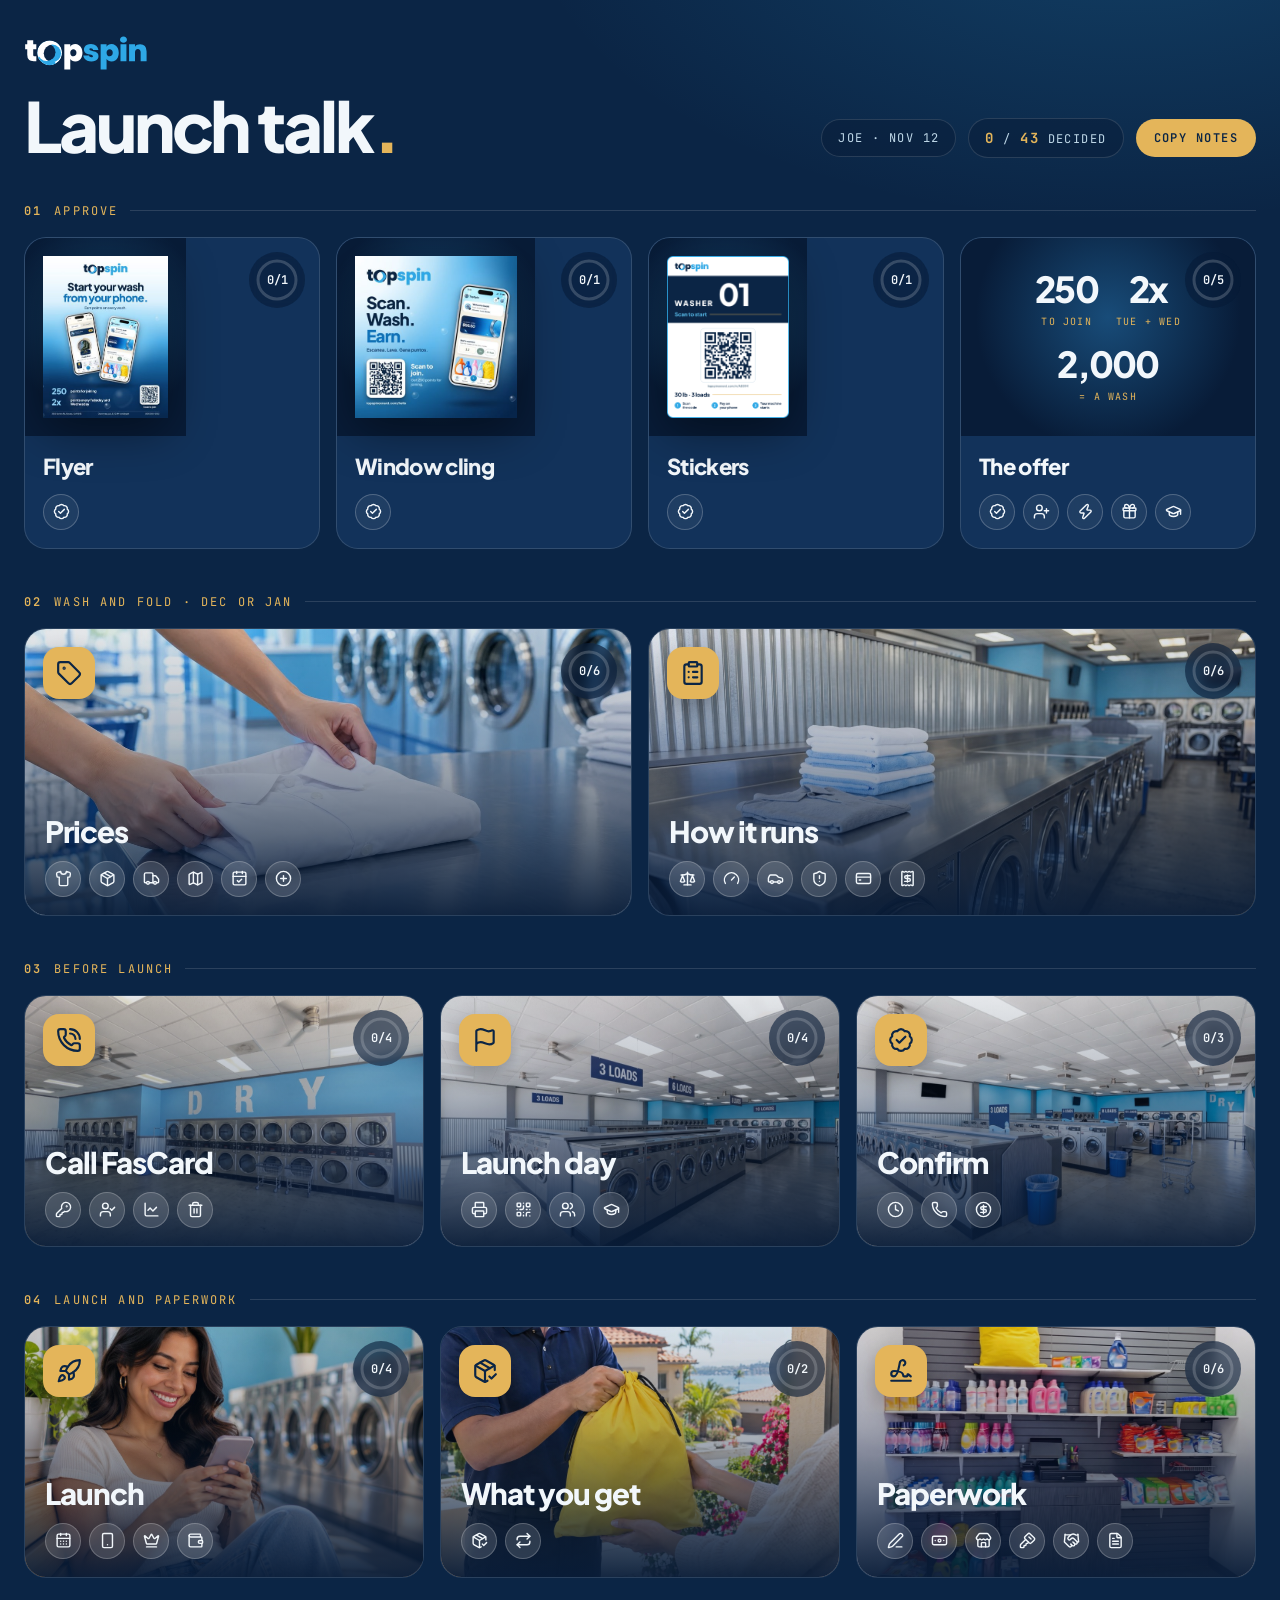
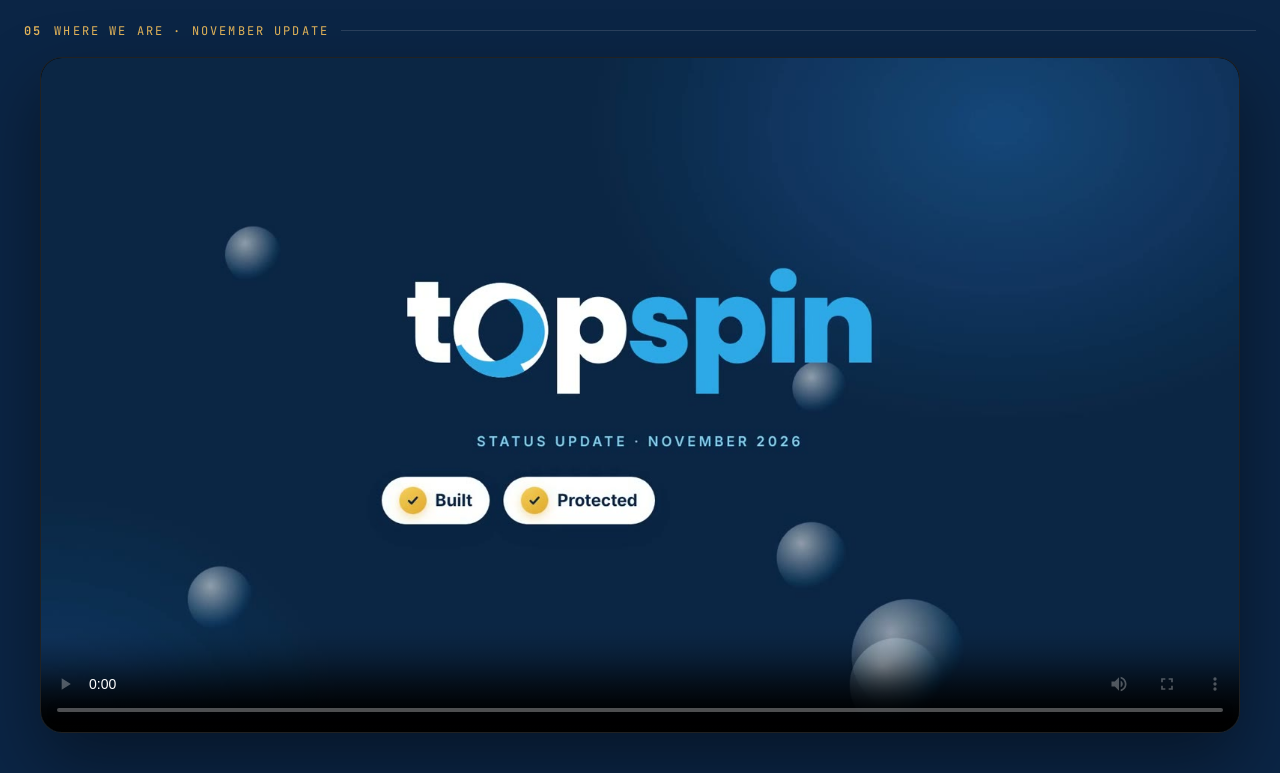
==== commit 51be3c5a: "05: November update video at the bottom" ====
--- a/index.html
+++ b/index.html
@@ -156,6 +156,8 @@
 .spot .ri{opacity:.75}
 .ri .rl b:after{content:"Good to know";font-family:var(--mono);font-size:10px;font-weight:600;letter-spacing:.14em;text-transform:uppercase;color:var(--gold);margin-left:12px;vertical-align:3px}
 .ri{padding:12px 18px}.ri .ic{width:44px;height:44px;border-radius:13px}.ri .ic svg{width:22px;height:22px}.ri .rl b{font-size:18px}
+.vid{border-radius:22px;overflow:hidden;border:1px solid var(--line);background:#000;box-shadow:0 30px 70px rgba(0,0,0,.4);animation:in .7s cubic-bezier(.22,.7,.3,1) both;max-width:1200px;margin:0 auto}
+.vid video{display:block;width:100%;aspect-ratio:16/9;background:#000}
 
 </style>
 </head>
@@ -330,6 +332,7 @@
 <section><p class="sk"><span>02</span>Wash and fold · Dec or Jan</p><div class="tiles n2"><button type="button" class="tile" data-t="4" style="animation-delay:0.20s"><img class="bg" src="img/t/wash.jpg" alt=""><span class="tic"><svg aria-hidden="true"><use href="#i-tag"/></svg></span><span class="ring"><svg viewBox="0 0 44 44"><circle cx="22" cy="22" r="19"/><circle class="rf" cx="22" cy="22" r="19"/></svg><b>0/6</b></span><span class="tb"><span class="tt">Prices</span><span class="chips"><span data-c="wf-drop"><svg aria-hidden="true"><use href="#i-shirt"/></svg></span><span data-c="wf-pick"><svg aria-hidden="true"><use href="#i-package"/></svg></span><span data-c="wf-trip"><svg aria-hidden="true"><use href="#i-truck"/></svg></span><span data-c="wf-zones"><svg aria-hidden="true"><use href="#i-map"/></svg></span><span data-c="wf-plans"><svg aria-hidden="true"><use href="#i-calendar-check"/></svg></span><span data-c="wf-over"><svg aria-hidden="true"><use href="#i-circle-plus"/></svg></span></span></span></button><button type="button" class="tile" data-t="5" style="animation-delay:0.25s"><img class="bg" src="img/t/fold.jpg" alt=""><span class="tic"><svg aria-hidden="true"><use href="#i-clipboard-list"/></svg></span><span class="ring"><svg viewBox="0 0 44 44"><circle cx="22" cy="22" r="19"/><circle class="rf" cx="22" cy="22" r="19"/></svg><b>0/6</b></span><span class="tb"><span class="tt">How it runs</span><span class="chips"><span data-c="wf-scale"><svg aria-hidden="true"><use href="#i-scale"/></svg></span><span data-c="wf-lbs"><svg aria-hidden="true"><use href="#i-gauge"/></svg></span><span data-c="wf-drive"><svg aria-hidden="true"><use href="#i-car"/></svg></span><span data-c="wf-lost"><svg aria-hidden="true"><use href="#i-shield-alert"/></svg></span><span data-c="wf-unpaid"><svg aria-hidden="true"><use href="#i-credit-card"/></svg></span><span data-c="wf-pl"><svg aria-hidden="true"><use href="#i-receipt"/></svg></span></span></span></button></div></section>
 <section><p class="sk"><span>03</span>Before launch</p><div class="tiles n3"><button type="button" class="tile" data-t="6" style="animation-delay:0.30s"><img class="bg" src="img/t/dryers.jpg" alt=""><span class="tic"><svg aria-hidden="true"><use href="#i-phone-call"/></svg></span><span class="ring"><svg viewBox="0 0 44 44"><circle cx="22" cy="22" r="19"/><circle class="rf" cx="22" cy="22" r="19"/></svg><b>0/4</b></span><span class="tb"><span class="tt">Call FasCard</span><span class="chips"><span data-c="f-logins"><svg aria-hidden="true"><use href="#i-key-round"/></svg></span><span data-c="f-own"><svg aria-hidden="true"><use href="#i-user-check"/></svg></span><span data-c="f-access"><svg aria-hidden="true"><use href="#i-chart-line"/></svg></span><span data-c="f-dryers"><svg aria-hidden="true"><use href="#i-trash-2"/></svg></span></span></span></button><button type="button" class="tile" data-t="7" style="animation-delay:0.35s"><img class="bg" src="img/t/signs.jpg" alt=""><span class="tic"><svg aria-hidden="true"><use href="#i-flag"/></svg></span><span class="ring"><svg viewBox="0 0 44 44"><circle cx="22" cy="22" r="19"/><circle class="rf" cx="22" cy="22" r="19"/></svg><b>0/4</b></span><span class="tb"><span class="tt">Launch day</span><span class="chips"><span data-c="d-print"><svg aria-hidden="true"><use href="#i-printer"/></svg></span><span data-c="d-stick"><svg aria-hidden="true"><use href="#i-qr-code"/></svg></span><span data-c="d-staff"><svg aria-hidden="true"><use href="#i-users"/></svg></span><span data-c="d-college"><svg aria-hidden="true"><use href="#i-graduation-cap"/></svg></span></span></span></button><button type="button" class="tile" data-t="8" style="animation-delay:0.40s"><img class="bg" src="img/t/floor.jpg" alt=""><span class="tic"><svg aria-hidden="true"><use href="#i-badge-check"/></svg></span><span class="ring"><svg viewBox="0 0 44 44"><circle cx="22" cy="22" r="19"/><circle class="rf" cx="22" cy="22" r="19"/></svg><b>0/3</b></span><span class="tb"><span class="tt">Confirm</span><span class="chips"><span data-c="c-hours"><svg aria-hidden="true"><use href="#i-clock"/></svg></span><span data-c="c-phone"><svg aria-hidden="true"><use href="#i-phone"/></svg></span><span data-c="c-mach"><svg aria-hidden="true"><use href="#i-circle-dollar-sign"/></svg></span></span></span></button></div></section>
 <section><p class="sk"><span>04</span>Launch and paperwork</p><div class="tiles n3"><button type="button" class="tile" data-t="9" style="animation-delay:0.45s"><img class="bg" src="img/t/app.jpg" alt=""><span class="tic"><svg aria-hidden="true"><use href="#i-rocket"/></svg></span><span class="ring"><svg viewBox="0 0 44 44"><circle cx="22" cy="22" r="19"/><circle class="rf" cx="22" cy="22" r="19"/></svg><b>0/4</b></span><span class="tb"><span class="tt">Launch</span><span class="chips"><span data-c="l-date"><svg aria-hidden="true"><use href="#i-calendar-days"/></svg></span><span data-c="l-day1"><svg aria-hidden="true"><use href="#i-smartphone"/></svg></span><span data-c="l-plus"><svg aria-hidden="true"><use href="#i-crown"/></svg></span><span data-c="l-cash"><svg aria-hidden="true"><use href="#i-wallet"/></svg></span></span></span></button><button type="button" class="tile" data-t="10" style="animation-delay:0.50s"><img class="bg" src="img/t/pickup.jpg" alt=""><span class="tic"><svg aria-hidden="true"><use href="#i-package-check"/></svg></span><span class="ring"><svg viewBox="0 0 44 44"><circle cx="22" cy="22" r="19"/><circle class="rf" cx="22" cy="22" r="19"/></svg><b>0/2</b></span><span class="tb"><span class="tt">What you get</span><span class="chips"><span data-c="p-setup-inc"><svg aria-hidden="true"><use href="#i-package-check"/></svg></span><span data-c="p-month-inc"><svg aria-hidden="true"><use href="#i-repeat"/></svg></span></span></span></button><button type="button" class="tile" data-t="11" style="animation-delay:0.55s"><img class="bg" src="img/t/counter.jpg" alt=""><span class="tic"><svg aria-hidden="true"><use href="#i-signature"/></svg></span><span class="ring"><svg viewBox="0 0 44 44"><circle cx="22" cy="22" r="19"/><circle class="rf" cx="22" cy="22" r="19"/></svg><b>0/6</b></span><span class="tb"><span class="tt">Paperwork</span><span class="chips"><span data-c="p-agree"><svg aria-hidden="true"><use href="#i-pen-line"/></svg></span><span data-c="p-pay"><svg aria-hidden="true"><use href="#i-banknote"/></svg></span><span data-c="p-next"><svg aria-hidden="true"><use href="#i-store"/></svg></span><span data-c="p-own"><svg aria-hidden="true"><use href="#i-key-square"/></svg></span><span data-c="p-jv"><svg aria-hidden="true"><use href="#i-handshake"/></svg></span><span data-c="p-legal"><svg aria-hidden="true"><use href="#i-file-text"/></svg></span></span></span></button></div></section>
+<section><p class="sk"><span>05</span>Where we are · November update</p><div class="vid"><video controls preload="metadata" playsinline poster="video/poster.jpg"><source src="video/topspin-update.mp4" type="video/mp4"></video></div></section>
 </div>
 <div class="fx" id="fx" hidden role="dialog" aria-modal="true" aria-label="Topic"><button class="x" id="fxx" type="button" aria-label="Close"><svg aria-hidden="true"><use href="#i-x"/></svg></button>
 <div class="panel" data-p="0"><div class="fart art"><button type="button" class="zoom" data-zoom="flyer.jpg" aria-label="Open Flyer full size"><img src="img/flyer.jpg" alt="Flyer"><span class="zi"><svg aria-hidden="true"><use href="#i-maximize-2"/></svg></span></button><div class="fh"><span class="tic"><svg aria-hidden="true"><use href="#i-file-image"/></svg></span><h2>Flyer<span class="dot">.</span></h2><p class="fp"></p></div></div><div class="fbody"><div class="rows2"><div class="r" data-id="flyer" data-t="Design" style="animation-delay:0.12s"><i class="ic"><svg aria-hidden="true"><use href="#i-badge-check"/></svg></i><div class="rl"><b>Design</b><span>8.5 x 11, ready to print</span></div><div class="rc"><button type="button" data-v="yes">Yes</button><button type="button" data-v="no">No</button><button type="button" class="nb" aria-label="Note for Design">Note</button></div><textarea class="rn" rows="2" placeholder="Note"></textarea></div><div class="ri" style="animation-delay:0.18s"><i class="ic"><svg aria-hidden="true"><use href="#i-copy"/></svg></i><div class="rl"><b>How many</b><span><button type="button" class="num" data-k="fl_qty" data-ty="i" data-df="" data-s="50" data-b="250"></button> printed, your call</span></div></div><div class="ri" style="animation-delay:0.24s"><i class="ic"><svg aria-hidden="true"><use href="#i-map-pin"/></svg></i><div class="rl"><b>Where they go</b><span>Counter, window, college visit</span></div></div><div class="ri" style="animation-delay:0.30s"><i class="ic"><svg aria-hidden="true"><use href="#i-languages"/></svg></i><div class="rl"><b>Spanish</b><span>Version on file, ready to print</span></div></div><div class="ri" style="animation-delay:0.36s"><i class="ic"><svg aria-hidden="true"><use href="#i-printer"/></svg></i><div class="rl"><b>Print file</b><span>PDF, print-ready with bleed, sent with the pack</span></div></div></div><div class="fbar"><button type="button" class="fn" data-go="11"><svg aria-hidden="true"><use href="#i-chevron-left"/></svg><span>Paperwork</span></button><div class="fdots"><button type="button" data-go="0" class="on" aria-label="Flyer"></button><button type="button" data-go="1" class="" aria-label="Window cling"></button><button type="button" data-go="2" class="" aria-label="Stickers"></button><button type="button" data-go="3" class="" aria-label="The offer"></button><button type="button" data-go="4" class="" aria-label="Prices"></button><button type="button" data-go="5" class="" aria-label="How it runs"></button><button type="button" data-go="6" class="" aria-label="Call FasCard"></button><button type="button" data-go="7" class="" aria-label="Launch day"></button><button type="button" data-go="8" class="" aria-label="Confirm"></button><button type="button" data-go="9" class="" aria-label="Launch"></button><button type="button" data-go="10" class="" aria-label="What you get"></button><button type="button" data-go="11" class="" aria-label="Paperwork"></button></div><button type="button" class="fn" data-go="1"><span>Window cling</span><svg aria-hidden="true"><use href="#i-chevron-right"/></svg></button></div></div></div>
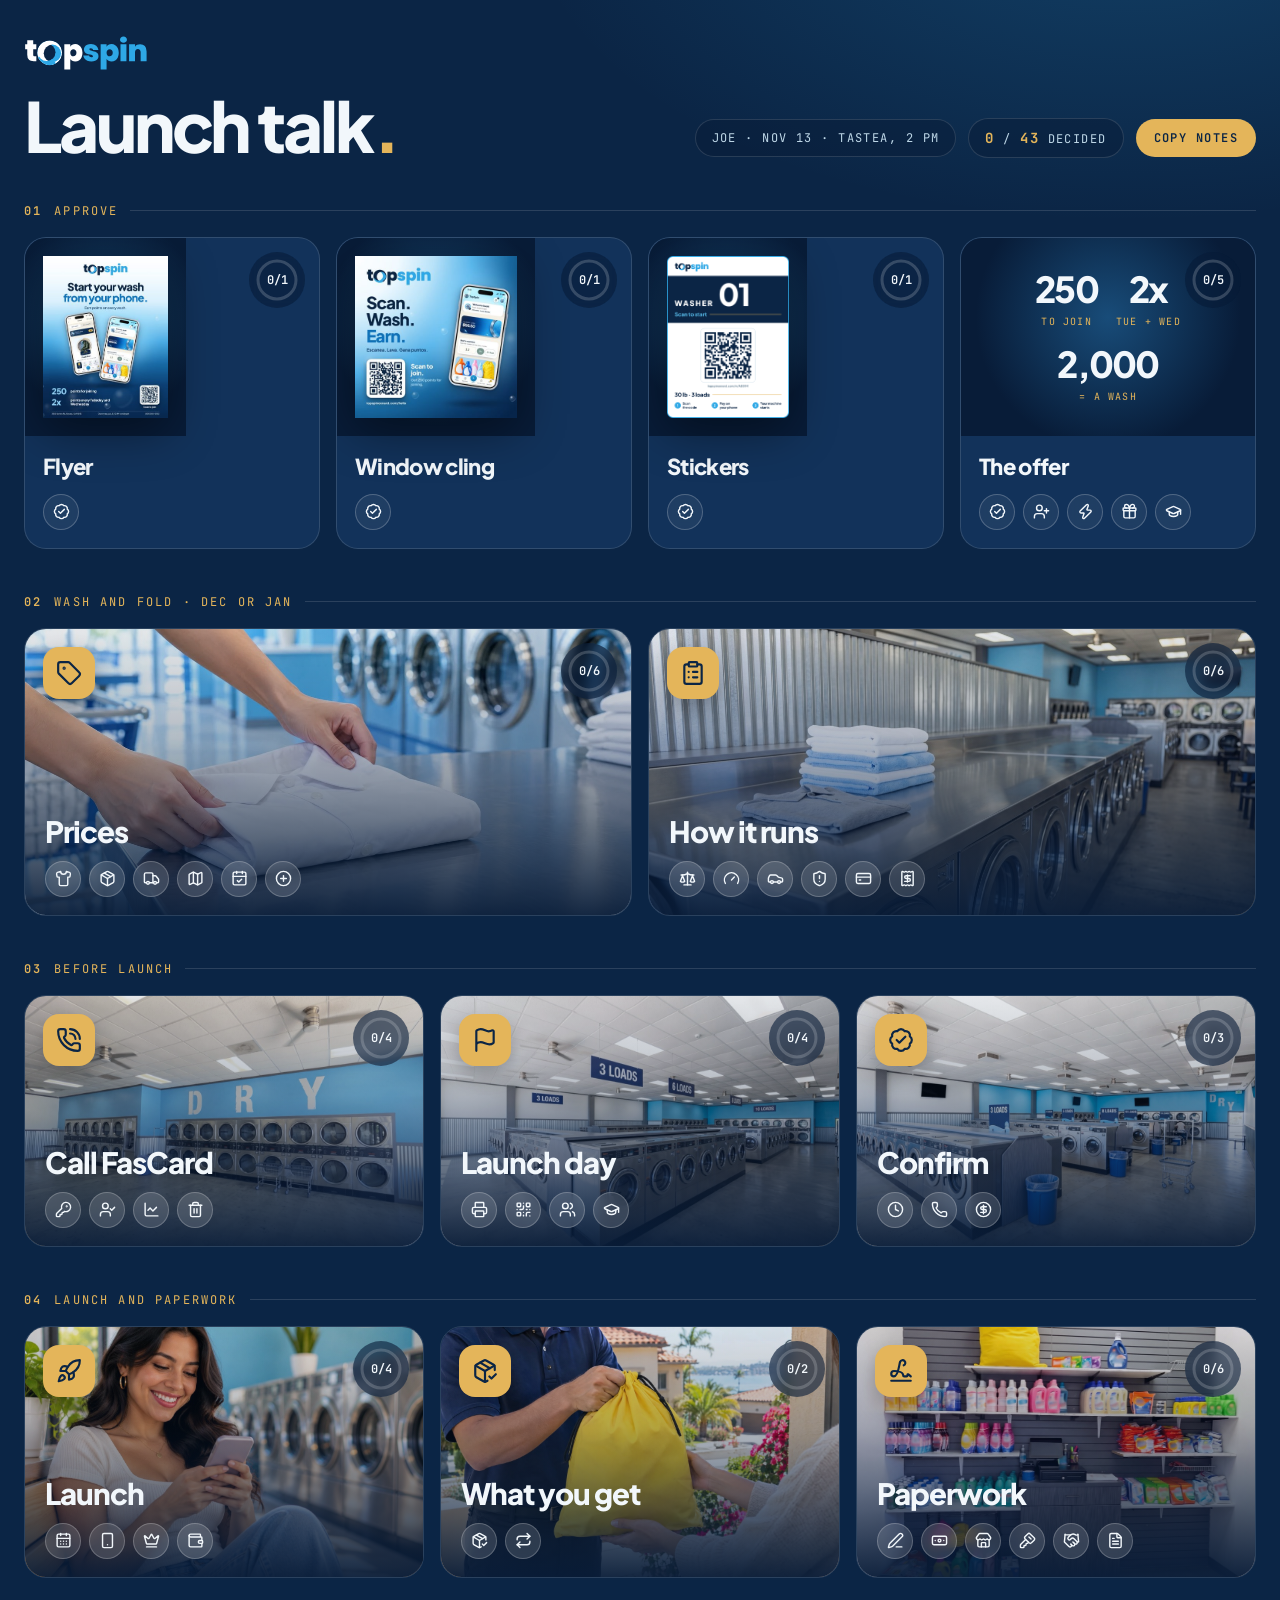
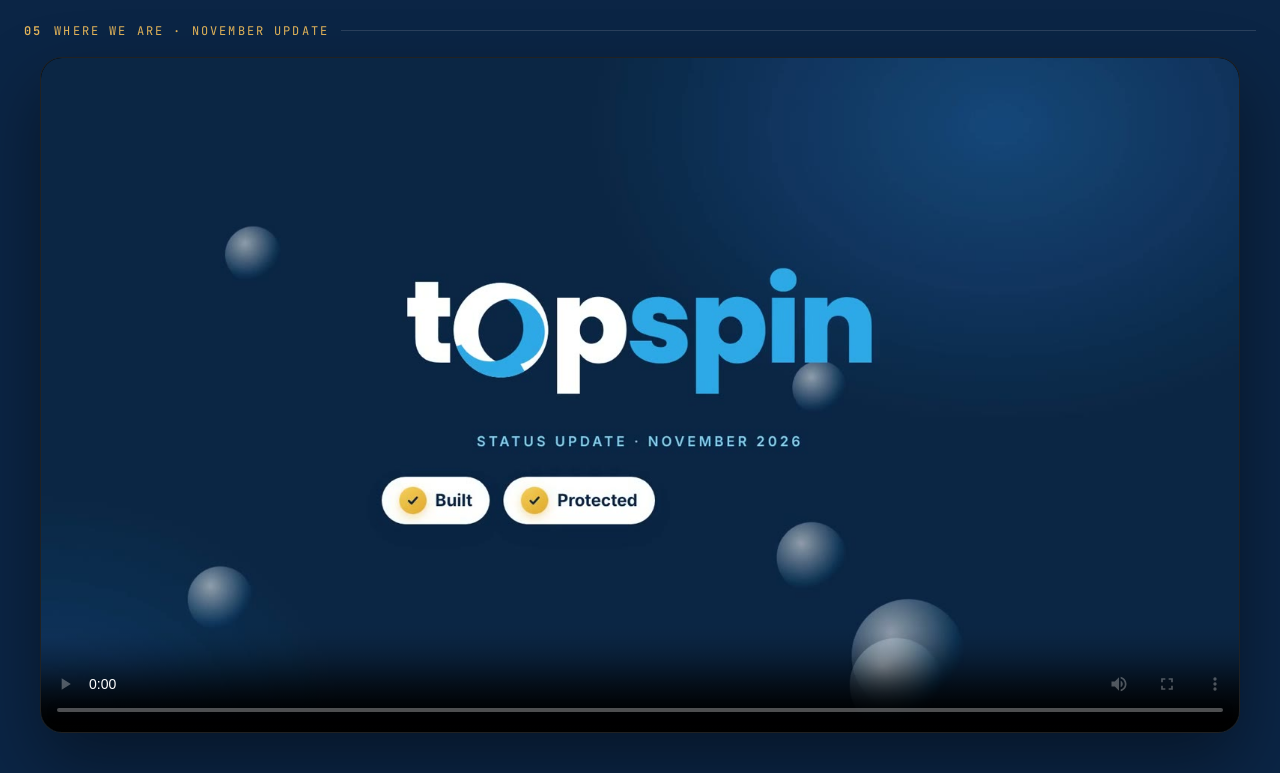
==== commit 556b2f22: "Meeting moved to Nov 13, 2 PM at Tastea" ====
--- a/index.html
+++ b/index.html
@@ -326,7 +326,7 @@
 <div class="wrap">
 <header>
 <div><img class="logo" src="img/logo-white.svg" alt="TopSpin"><h1>Launch talk<span class="dot">.</span></h1></div>
-<div class="meta"><span class="pill">Joe · Nov 12</span><span class="pill"><b id="done">0</b> / <b id="total">0</b> decided</span><button class="copy" id="copy" type="button">Copy notes</button></div>
+<div class="meta"><span class="pill">Joe · Nov 13 · Tastea, 2 PM</span><span class="pill"><b id="done">0</b> / <b id="total">0</b> decided</span><button class="copy" id="copy" type="button">Copy notes</button></div>
 </header>
 <section><p class="sk"><span>01</span>Approve</p><div class="row"><button type="button" class="card" data-t="0" style="animation-delay:0.00s"><span class="thumb"><img src="img/flyer-s.jpg" alt=""></span><span class="ring"><svg viewBox="0 0 44 44"><circle cx="22" cy="22" r="19"/><circle class="rf" cx="22" cy="22" r="19"/></svg><b>0/1</b></span><span class="cb"><span class="name">Flyer</span><span class="chips"><span data-c="flyer"><svg aria-hidden="true"><use href="#i-badge-check"/></svg></span></span></span></button><button type="button" class="card" data-t="1" style="animation-delay:0.06s"><span class="thumb"><img src="img/door-s.jpg" alt=""></span><span class="ring"><svg viewBox="0 0 44 44"><circle cx="22" cy="22" r="19"/><circle class="rf" cx="22" cy="22" r="19"/></svg><b>0/1</b></span><span class="cb"><span class="name">Window cling</span><span class="chips"><span data-c="door"><svg aria-hidden="true"><use href="#i-badge-check"/></svg></span></span></span></button><button type="button" class="card" data-t="2" style="animation-delay:0.12s"><span class="thumb"><img src="img/sticker-s.png" alt=""></span><span class="ring"><svg viewBox="0 0 44 44"><circle cx="22" cy="22" r="19"/><circle class="rf" cx="22" cy="22" r="19"/></svg><b>0/1</b></span><span class="cb"><span class="name">Stickers</span><span class="chips"><span data-c="stickers"><svg aria-hidden="true"><use href="#i-badge-check"/></svg></span></span></span></button><button type="button" class="card" data-t="3" style="animation-delay:0.18s"><span class="thumb"><div class="bigs"><div><b data-live="of_join">250</b><span>to join</span></div><div><b data-live="of_x" data-suf="x">2x</b><span>Tue + Wed</span></div><div><b data-live="of_reward">2,000</b><span>= a wash</span></div></div></span><span class="ring"><svg viewBox="0 0 44 44"><circle cx="22" cy="22" r="19"/><circle class="rf" cx="22" cy="22" r="19"/></svg><b>0/5</b></span><span class="cb"><span class="name">The offer</span><span class="chips"><span data-c="offer"><svg aria-hidden="true"><use href="#i-badge-check"/></svg></span><span data-c="of-join"><svg aria-hidden="true"><use href="#i-user-plus"/></svg></span><span data-c="of-double"><svg aria-hidden="true"><use href="#i-zap"/></svg></span><span data-c="of-reward"><svg aria-hidden="true"><use href="#i-gift"/></svg></span><span data-c="of-student"><svg aria-hidden="true"><use href="#i-graduation-cap"/></svg></span></span></span></button></div></section>
 <section><p class="sk"><span>02</span>Wash and fold · Dec or Jan</p><div class="tiles n2"><button type="button" class="tile" data-t="4" style="animation-delay:0.20s"><img class="bg" src="img/t/wash.jpg" alt=""><span class="tic"><svg aria-hidden="true"><use href="#i-tag"/></svg></span><span class="ring"><svg viewBox="0 0 44 44"><circle cx="22" cy="22" r="19"/><circle class="rf" cx="22" cy="22" r="19"/></svg><b>0/6</b></span><span class="tb"><span class="tt">Prices</span><span class="chips"><span data-c="wf-drop"><svg aria-hidden="true"><use href="#i-shirt"/></svg></span><span data-c="wf-pick"><svg aria-hidden="true"><use href="#i-package"/></svg></span><span data-c="wf-trip"><svg aria-hidden="true"><use href="#i-truck"/></svg></span><span data-c="wf-zones"><svg aria-hidden="true"><use href="#i-map"/></svg></span><span data-c="wf-plans"><svg aria-hidden="true"><use href="#i-calendar-check"/></svg></span><span data-c="wf-over"><svg aria-hidden="true"><use href="#i-circle-plus"/></svg></span></span></span></button><button type="button" class="tile" data-t="5" style="animation-delay:0.25s"><img class="bg" src="img/t/fold.jpg" alt=""><span class="tic"><svg aria-hidden="true"><use href="#i-clipboard-list"/></svg></span><span class="ring"><svg viewBox="0 0 44 44"><circle cx="22" cy="22" r="19"/><circle class="rf" cx="22" cy="22" r="19"/></svg><b>0/6</b></span><span class="tb"><span class="tt">How it runs</span><span class="chips"><span data-c="wf-scale"><svg aria-hidden="true"><use href="#i-scale"/></svg></span><span data-c="wf-lbs"><svg aria-hidden="true"><use href="#i-gauge"/></svg></span><span data-c="wf-drive"><svg aria-hidden="true"><use href="#i-car"/></svg></span><span data-c="wf-lost"><svg aria-hidden="true"><use href="#i-shield-alert"/></svg></span><span data-c="wf-unpaid"><svg aria-hidden="true"><use href="#i-credit-card"/></svg></span><span data-c="wf-pl"><svg aria-hidden="true"><use href="#i-receipt"/></svg></span></span></span></button></div></section>
@@ -434,7 +434,7 @@
  if(e.key==='ArrowRight'){e.preventDefault();openT(ti+1)}if(e.key==='ArrowLeft'){e.preventDefault();openT(ti-1)}
  if(e.key==='ArrowDown'){e.preventDefault();closePop();spot(spi+1)}if(e.key==='ArrowUp'){e.preventDefault();closePop();spot(spi-1)}});
 /* copy notes */
-document.getElementById('copy').addEventListener('click',function(){var b=this,txt='TopSpin launch talk with Joe, Nov 12\n'+panels.map(function(p,i){
+document.getElementById('copy').addEventListener('click',function(){var b=this,txt='TopSpin launch talk with Joe, Nov 13\n'+panels.map(function(p,i){
  return '\n'+TOPICS[i].t.toUpperCase()+'\n'+$$('.r,.ri',p).map(function(r){if(r.classList.contains('ri')){var inc=$$('.inc span',r).map(function(c){return c.textContent}).join(', ');return '  · '+r.querySelector('.rl b').textContent+': '+r.querySelector('.rl span').textContent.replace(/\s+/g,' ').trim()+(inc?' ('+inc+')':'')}var s=o(r.dataset.id);return '- '+r.dataset.t+': '+r.querySelector('.rl span').textContent.replace(/\s+/g,' ').trim()+'  ['+(s.v?s.v.toUpperCase():'open')+']'+(s.n?'\n    '+s.n.replace(/\n/g,'\n    '):'')}).join('\n')}).join('\n');
  function ok(){b.textContent='Copied';setTimeout(function(){b.textContent='Copy notes'},1600)}
  function fb(){var t=document.createElement('textarea');t.value=txt;document.body.appendChild(t);t.select();try{document.execCommand('copy');ok()}catch(e){}t.remove()}
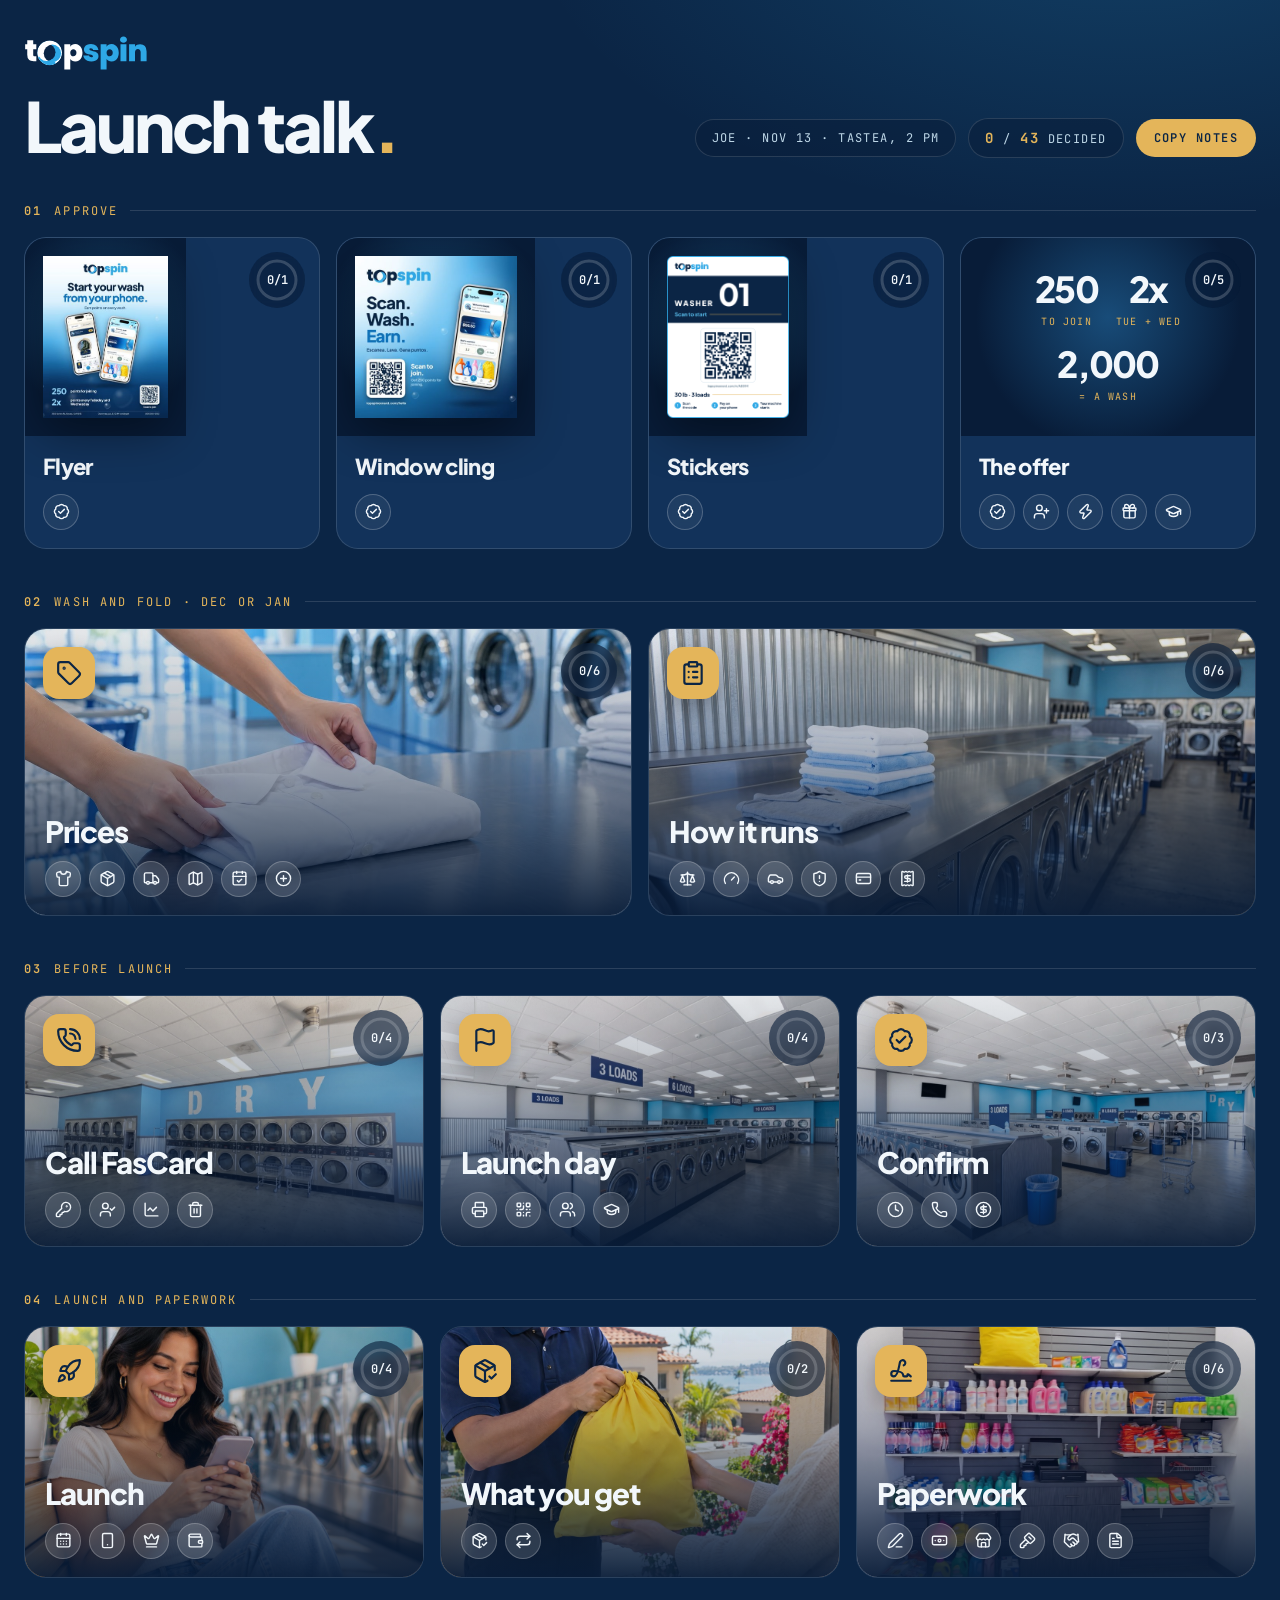
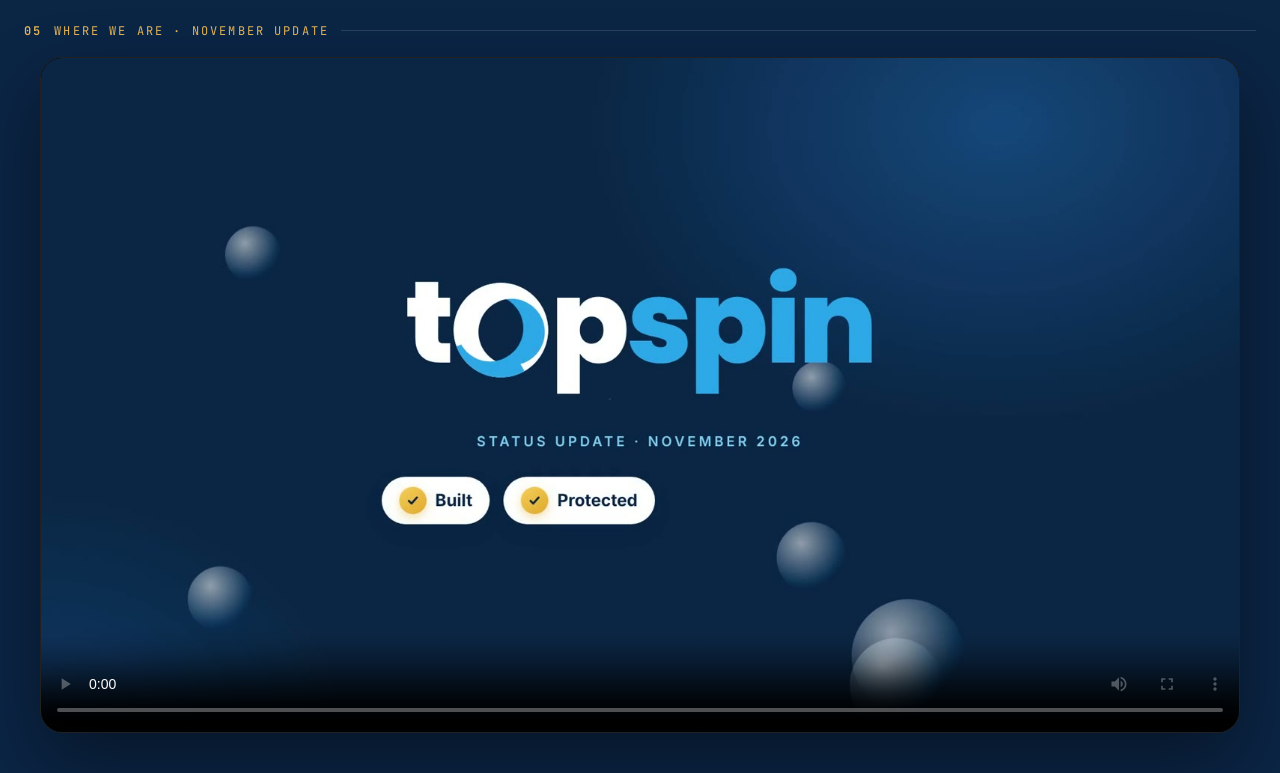
==== commit e56e035e: "Save votes, notes, numbers and opens to Supabase" ====
--- a/index.html
+++ b/index.html
@@ -158,6 +158,29 @@
 .ri{padding:12px 18px}.ri .ic{width:44px;height:44px;border-radius:13px}.ri .ic svg{width:22px;height:22px}.ri .rl b{font-size:18px}
 .vid{border-radius:22px;overflow:hidden;border:1px solid var(--line);background:#000;box-shadow:0 30px 70px rgba(0,0,0,.4);animation:in .7s cubic-bezier(.22,.7,.3,1) both;max-width:1200px;margin:0 auto}
 .vid video{display:block;width:100%;aspect-ratio:16/9;background:#000}
+@media(max-width:900px){
+.fx{overflow-x:hidden;overflow-y:auto}
+.panel.on{display:block;height:auto}
+.fart{min-height:32vh;flex-direction:column;justify-content:flex-end;align-items:stretch;padding:20px!important}
+.fart.photo{min-height:38vh}
+.fart.art .zoom,.fart.offer .bigs{align-self:center;margin:64px 0 20px;animation:none}
+.zoom img{max-height:36vh}
+.zi{right:-8px;bottom:-8px;width:38px;height:38px}
+.fart.offer .bigs b{font-size:56px}
+.fh{position:relative;left:auto;right:auto;bottom:auto;z-index:1}
+.fh .tic{width:48px;height:48px;border-radius:15px}.fh .tic svg{width:24px;height:24px}
+.fh h2{font-size:44px;margin-top:12px}
+.fbody{padding:18px 14px 28px;overflow:visible}
+.r,.ri{grid-template-columns:auto minmax(0,1fr);padding:14px;gap:8px 14px}
+.r .ic{width:44px;height:44px}.r .ic svg{width:22px;height:22px}
+.rc{grid-column:1/-1}
+.rl b{font-size:19px}.ri .rl b:after{display:block;margin:4px 0 0}
+.spot .r.sp{transform:none}
+.fdots{display:none}
+.fn span{max-width:130px;overflow:hidden;text-overflow:ellipsis;white-space:nowrap}
+.fx .x{position:fixed;top:14px;right:14px}
+.vid{border-radius:16px}
+}
 
 </style>
 </head>
@@ -357,6 +380,12 @@
 function save(){try{localStorage.setItem(KEY,JSON.stringify(st))}catch(e){}}
 function o(id){return st[id]=st[id]||{}}
 st._n=st._n||{};
+/* answers to Supabase (insert-only table public.launch_talk_events) */
+var SB='https://wtrkhjvtyucwkvkfudvt.supabase.co/rest/v1/launch_talk_events',SBK='sb_publishable_yWt_ivxZc9G3FN-iQd6EsQ_PFMQ0mWM';
+var DEV=(function(){try{var d=localStorage.getItem('topspin-talk-device');if(!d){d=Math.random().toString(36).slice(2,12)+Date.now().toString(36);localStorage.setItem('topspin-talk-device',d)}return d}catch(e){return 'nostore'+Date.now().toString(36)}})();
+var WHO=(function(){var w=(new URLSearchParams(location.search).get('who')||'').slice(0,40);try{if(w)localStorage.setItem('topspin-talk-who',w);else w=localStorage.getItem('topspin-talk-who')||''}catch(e){}return w})();
+function sb(row,kind,value){try{fetch(SB,{method:'POST',keepalive:true,headers:{'apikey':SBK,'Authorization':'Bearer '+SBK,'Content-Type':'application/json','Prefer':'return=minimal'},body:JSON.stringify({page:'topspin-launch-talk',device:DEV,who:WHO||null,row_id:String(row).slice(0,60),kind:kind,value:value==null?null:String(value).slice(0,2000),ua:navigator.userAgent.slice(0,300)})}).catch(function(){})}catch(e){}}
+var sbT={};function sbLater(row,kind,value){clearTimeout(sbT[row+kind]);sbT[row+kind]=setTimeout(function(){sb(row,kind,value)},1500)}
 var $$=function(s,r){return [].slice.call((r||document).querySelectorAll(s))};
 var fx=document.getElementById('fx'),panels=$$('.panel'),openers=$$('[data-t]').filter(function(e){return e.classList.contains('card')||e.classList.contains('tile')}),ti=-1,spi=0,fxLast=null;
 /* numbers */
@@ -372,7 +401,7 @@
  if(ty==='t'){var m=s.toLowerCase().match(/^(\d{1,2})(?::(\d{2}))?\s*(a|p)?/);if(!m)return null;var h=+m[1],mi=+(m[2]||0);if(m[3]==='p'&&h<12)h+=12;if(m[3]==='a'&&h===12)h=0;return h*60+mi}
  var n=parseFloat(s.replace(/[$,%x¢\s]/g,''));if(isNaN(n))return null;if(/¢/.test(s))n=n/100;
  return ty==='m'?Math.round(n*100)/100:Math.round(n)}
-function setN(k,v){st._n[k]=v;save();$$('.num[data-k="'+k+'"]').forEach(function(el){paintNum(el);el.classList.remove('bump');void el.offsetWidth;el.classList.add('bump')});paintLive()}
+function setN(k,v){st._n[k]=v;save();sbLater(k,'number',v);$$('.num[data-k="'+k+'"]').forEach(function(el){paintNum(el);el.classList.remove('bump');void el.offsetWidth;el.classList.add('bump')});paintLive()}
 function paintNum(el){var v=nval(el.dataset.k,el);el.textContent=fmt(el.dataset.ty,v);el.classList.toggle('blank',v===''||v==null)}
 function paintLive(){$$('[data-live]').forEach(function(el){var k=el.dataset.live,src=document.querySelector('.num[data-k="'+k+'"]');if(!src)return;var v=nval(k,src);el.textContent=v===''?'___':(el.dataset.fmt==='m'?money(v):(+v).toLocaleString('en-US')+(el.dataset.suf||''))})}
 function lab(ty,x){x=+x;if(ty==='m')return x<1?Math.round(x*100)+'¢':'$'+(x>=1000?(x/1000)+'k':x);if(ty==='t')return x>=60?(x/60)+' hr':x+' min';if(ty==='p')return x+'%';return String(x)}
@@ -410,9 +439,9 @@
  panels.forEach(function(p,i){p.querySelector('.fp').textContent=(i+1)+' / '+panels.length+'  ·  '+decided(p)+' of '+rowsOf(p).length+' decided'});
  $$('.fdots button').forEach(function(b){var p=panels[+b.dataset.go];b.classList.toggle('done',decided(p)===rowsOf(p).length)})}
 $$('.r').forEach(function(r){var s=o(r.dataset.id),t=r.querySelector('.rn');t.value=s.n||'';if(s.n)r.classList.add('open');
- $$('[data-v]',r).forEach(function(b){b.addEventListener('click',function(){s.v=s.v===b.dataset.v?'':b.dataset.v;save();paint()})});
+ $$('[data-v]',r).forEach(function(b){b.addEventListener('click',function(){s.v=s.v===b.dataset.v?'':b.dataset.v;save();paint();sb(r.dataset.id,'vote',s.v||'cleared')})});
  r.querySelector('.nb').addEventListener('click',function(){r.classList.add('open');t.focus()});
- t.addEventListener('input',function(){s.n=t.value;save();paint()});
+ t.addEventListener('input',function(){s.n=t.value;save();paint();sbLater(r.dataset.id,'note',t.value)});
  t.addEventListener('blur',function(){if(!t.value)r.classList.remove('open')})});
 /* focus view */
 function spot(i){var rs=rowsOf(panels[ti]);spi=Math.max(0,Math.min(rs.length-1,i));rs.forEach(function(r,j){r.classList.toggle('sp',j===spi)});panels[ti].classList.add('spot');rs[spi].scrollIntoView({block:'nearest',behavior:'smooth'})}
@@ -440,6 +469,7 @@
  function fb(){var t=document.createElement('textarea');t.value=txt;document.body.appendChild(t);t.select();try{document.execCommand('copy');ok()}catch(e){}t.remove()}
  if(navigator.clipboard)navigator.clipboard.writeText(txt).then(ok,fb);else fb()});
 paint();
+sb('page','open',(screen.width||'')+'x'+(screen.height||''));
 
 </script>
 </body>
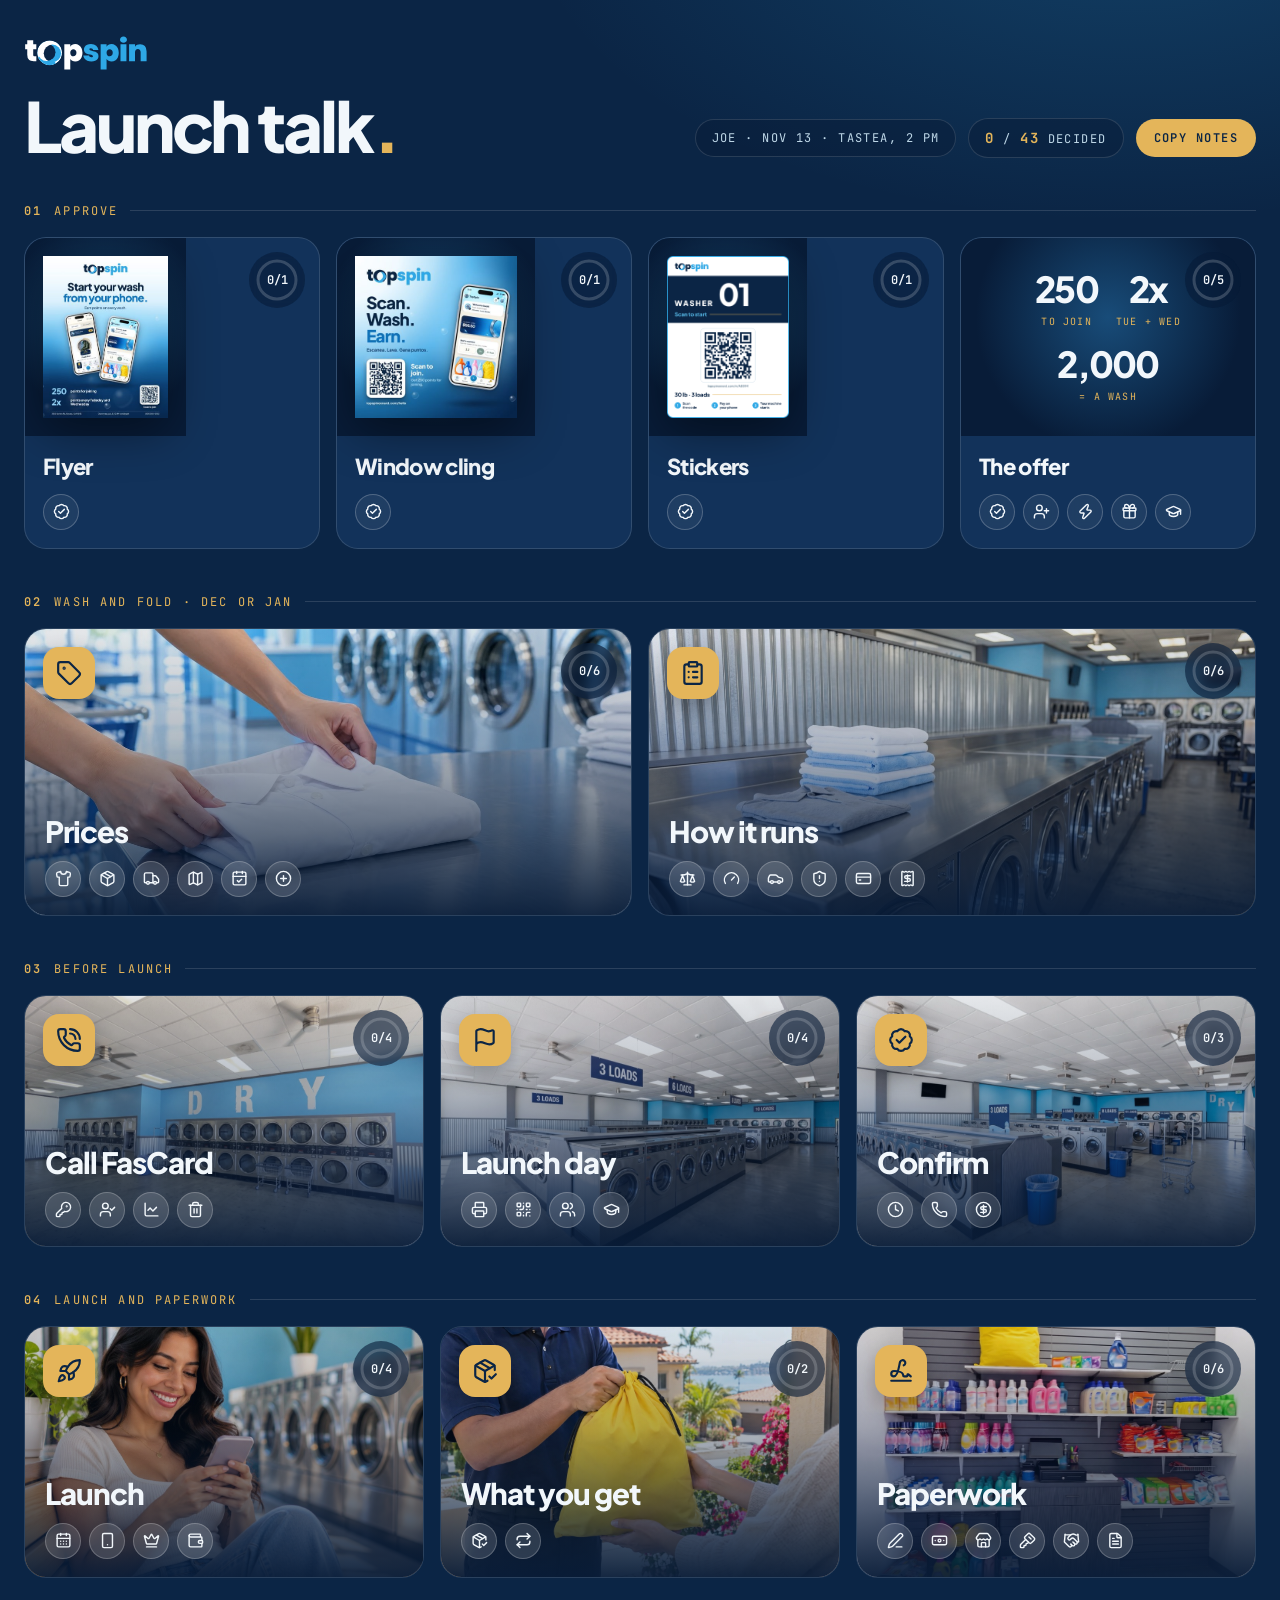
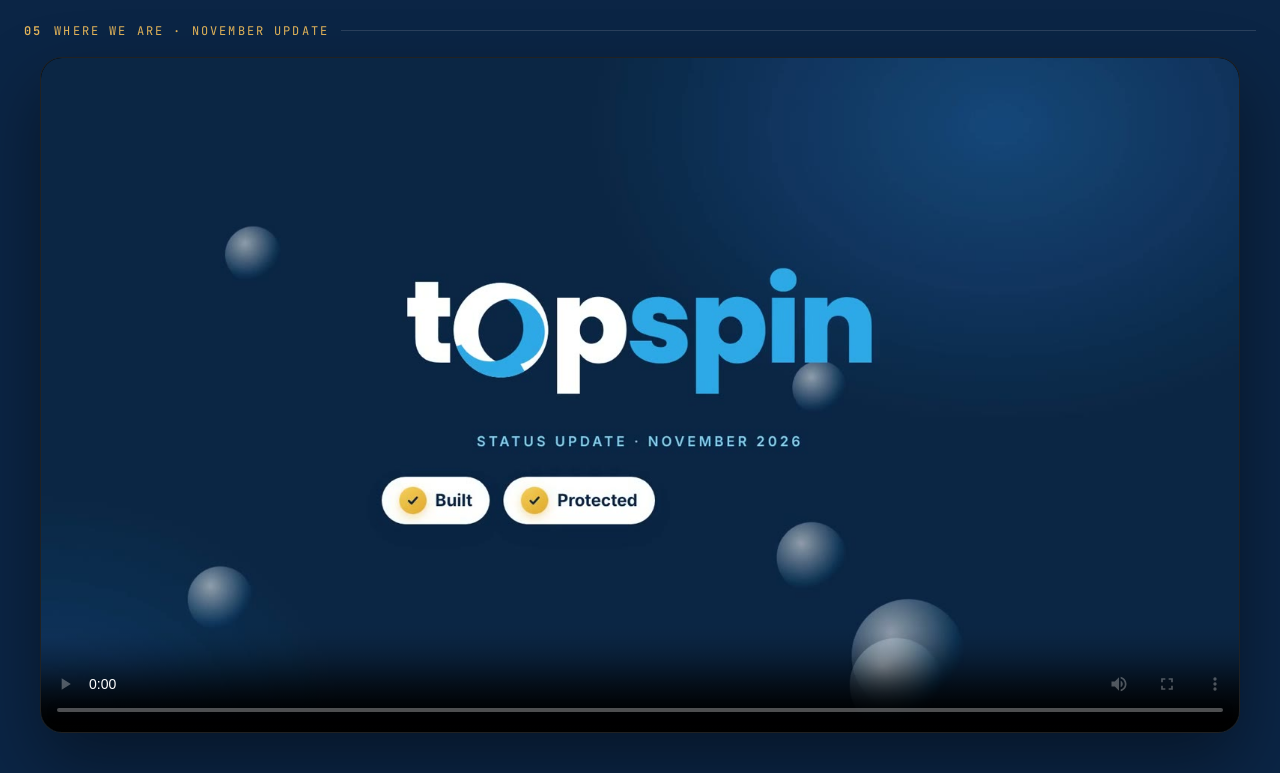
==== commit 7b65b914: "Link preview image" ====
--- a/index.html
+++ b/index.html
@@ -5,6 +5,12 @@
 <meta name="viewport" content="width=device-width,initial-scale=1,viewport-fit=cover">
 <meta name="robots" content="noindex">
 <title>TopSpin Launch Talk</title>
+<meta property="og:title" content="TopSpin: Launch talk">
+<meta property="og:description" content="Fri Nov 13 · 2 PM · Tastea. Everything to approve, in one place.">
+<meta property="og:image" content="https://cloudscenic.github.io/topspin-launch-talk/img/og.jpg">
+<meta property="og:image:width" content="1200"><meta property="og:image:height" content="630">
+<meta property="og:type" content="website">
+<meta name="twitter:card" content="summary_large_image">
 <link rel="stylesheet" href="https://fonts.googleapis.com/css2?family=Plus+Jakarta+Sans:wght@500;600;700;800&family=JetBrains+Mono:wght@500;600&display=swap">
 <style>
 :root{--navy:#0b2545;--deep:#081c38;--card:#12325a;--card2:#163a63;--sky:#2ea8e6;--gold:#e4b55a;--pale:#f2f7fb;--soft:#bfd8e8;--line:rgba(255,255,255,.13);
